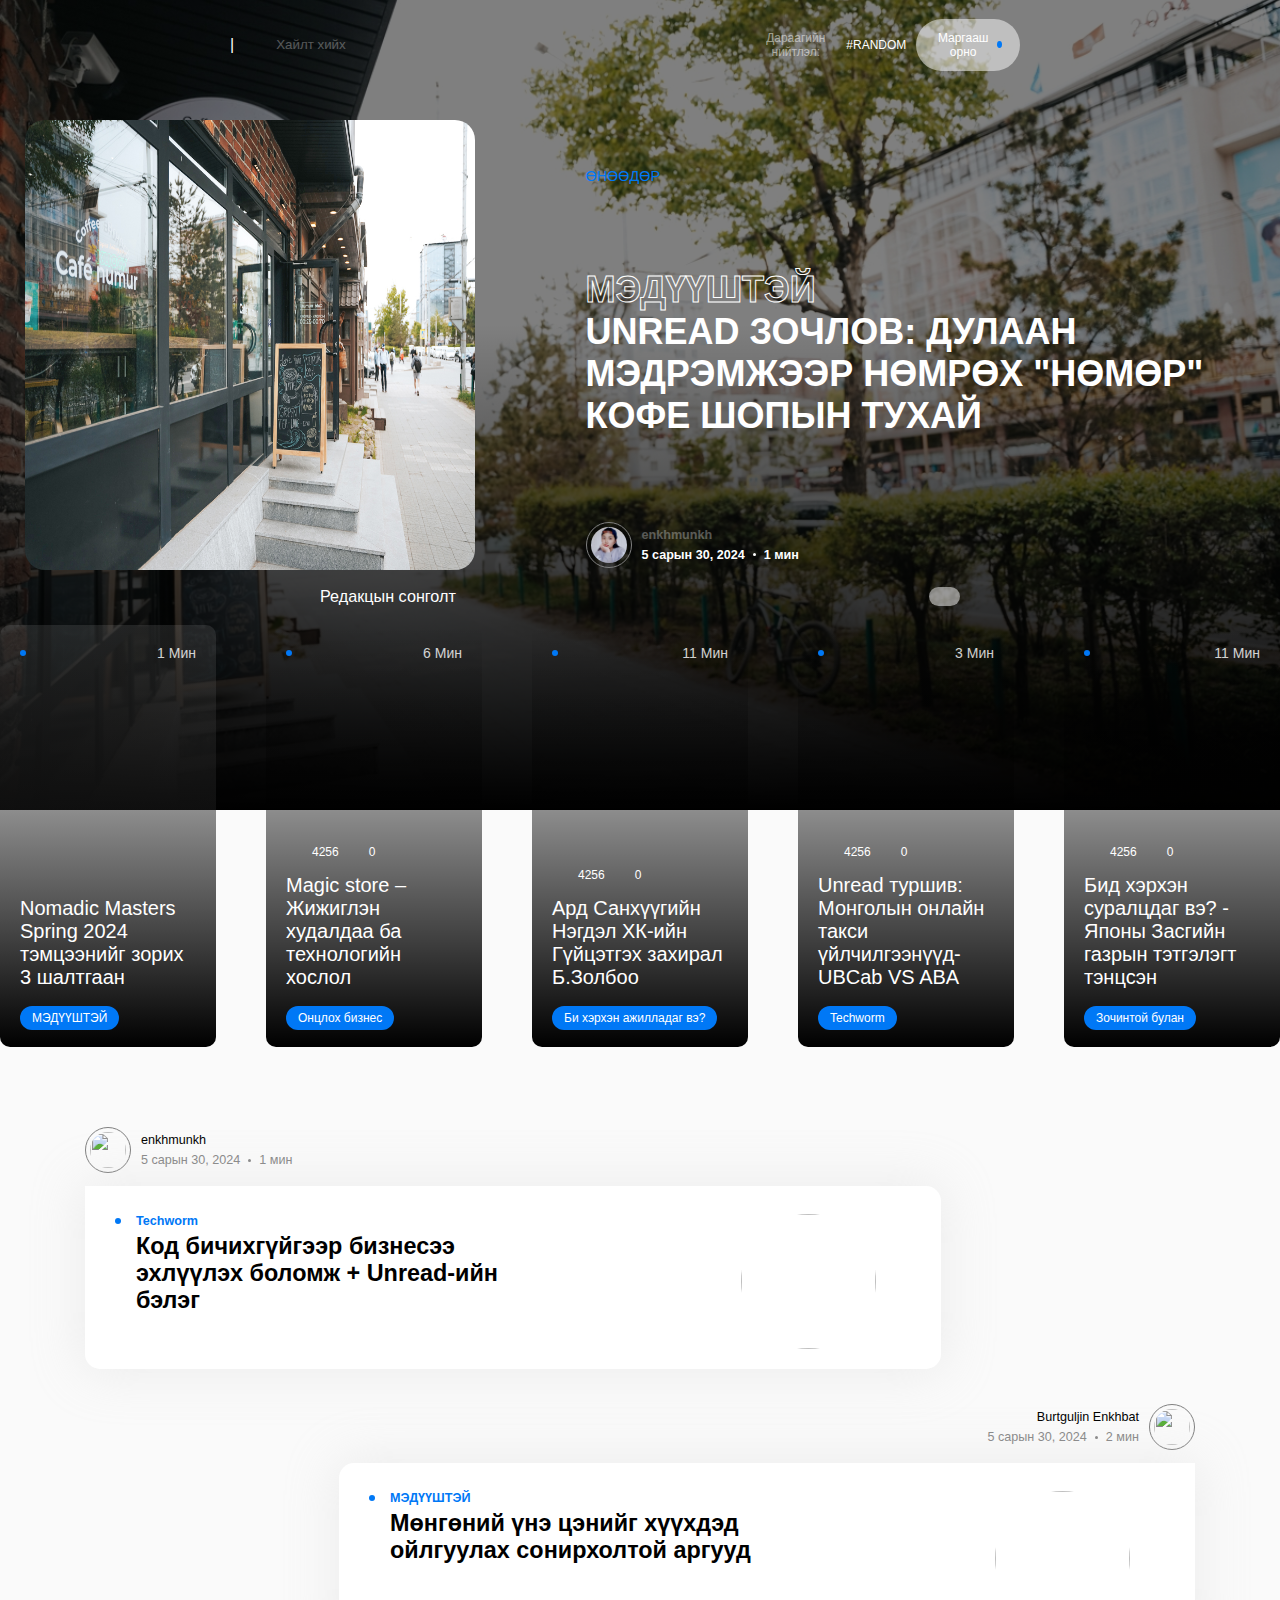
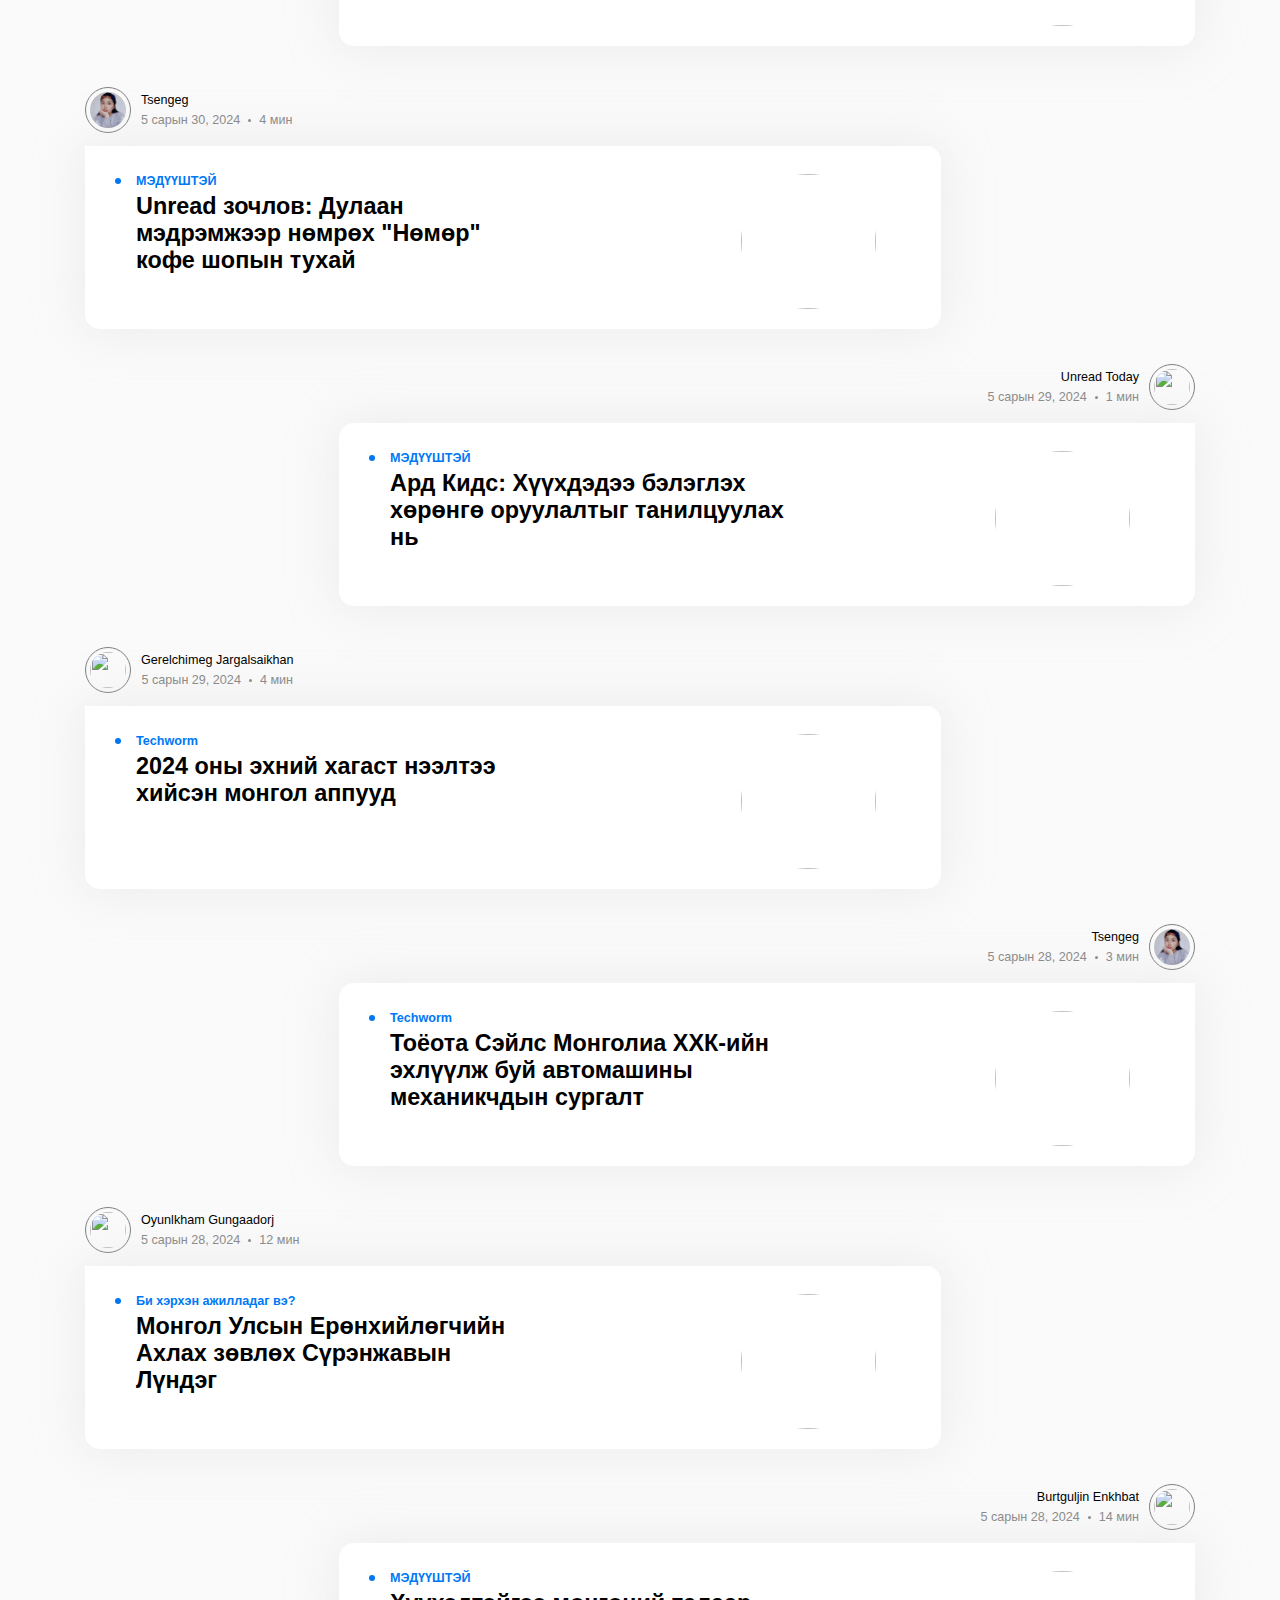
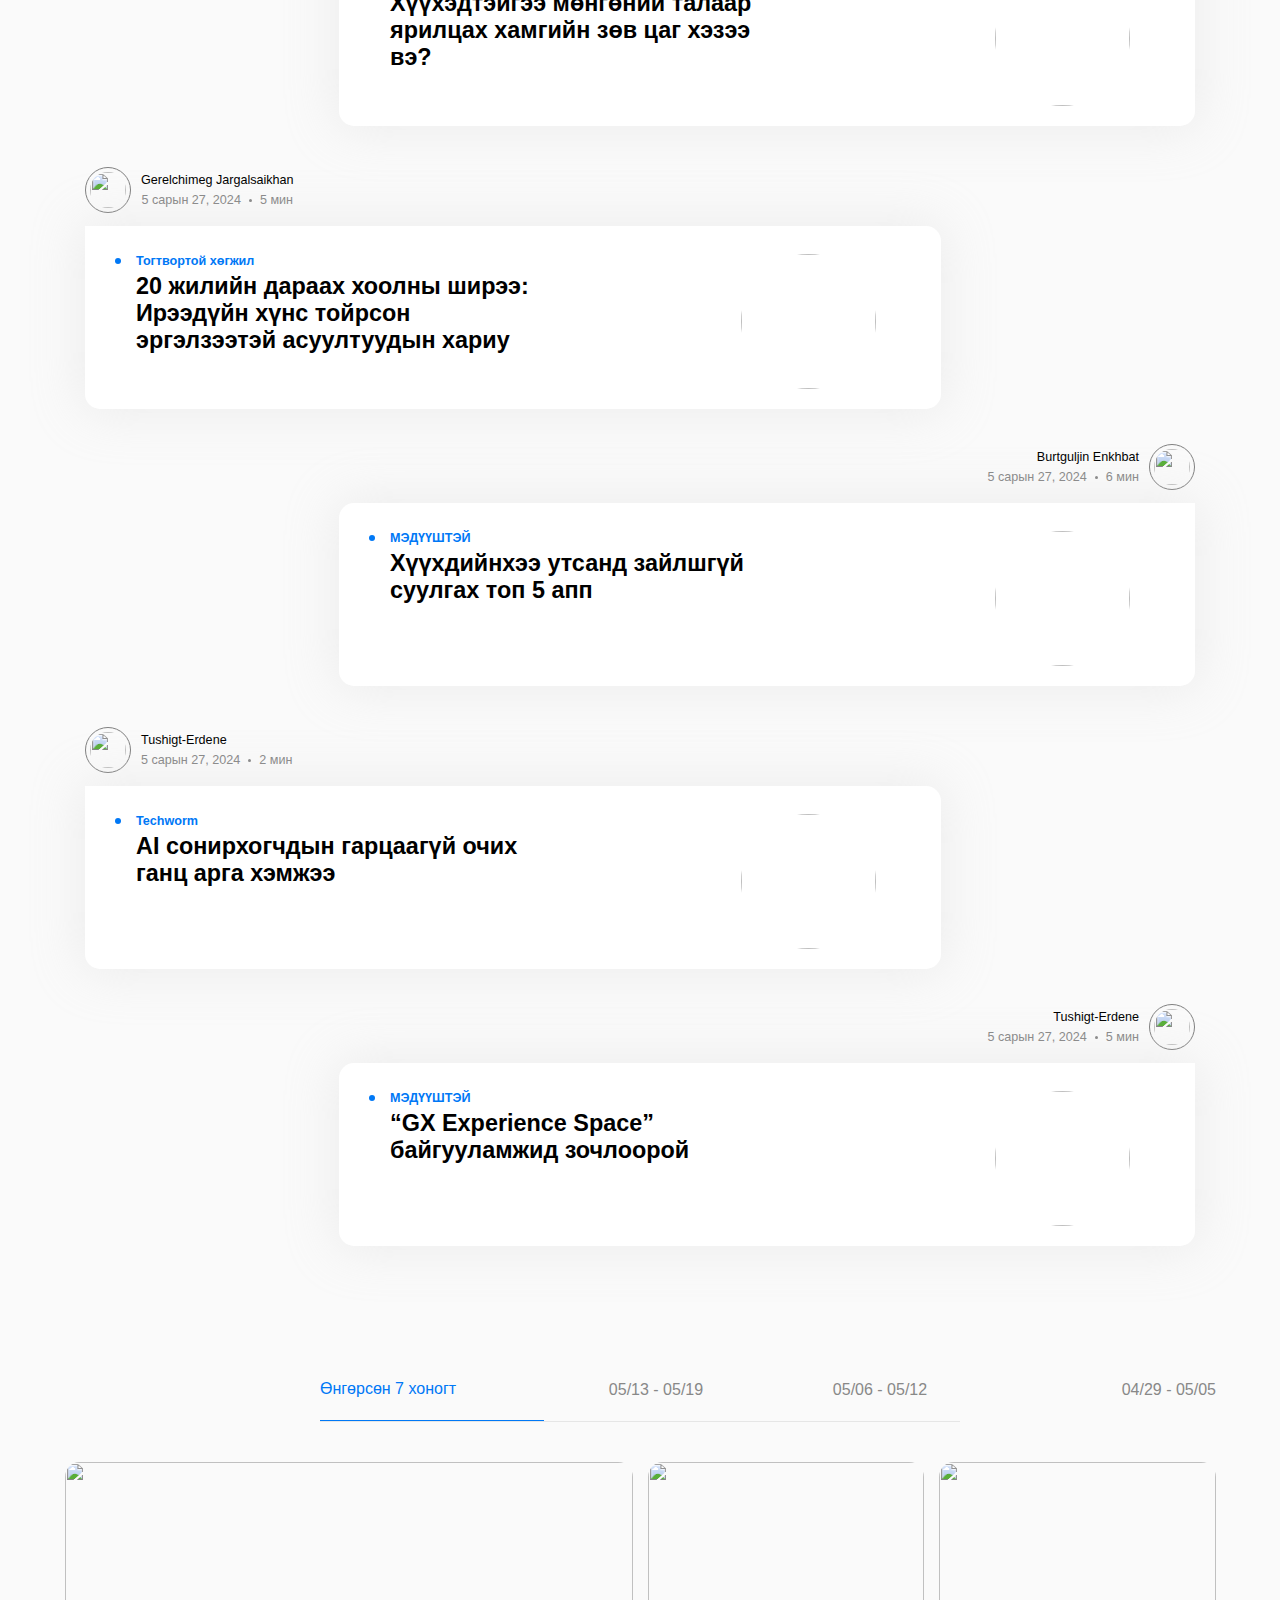
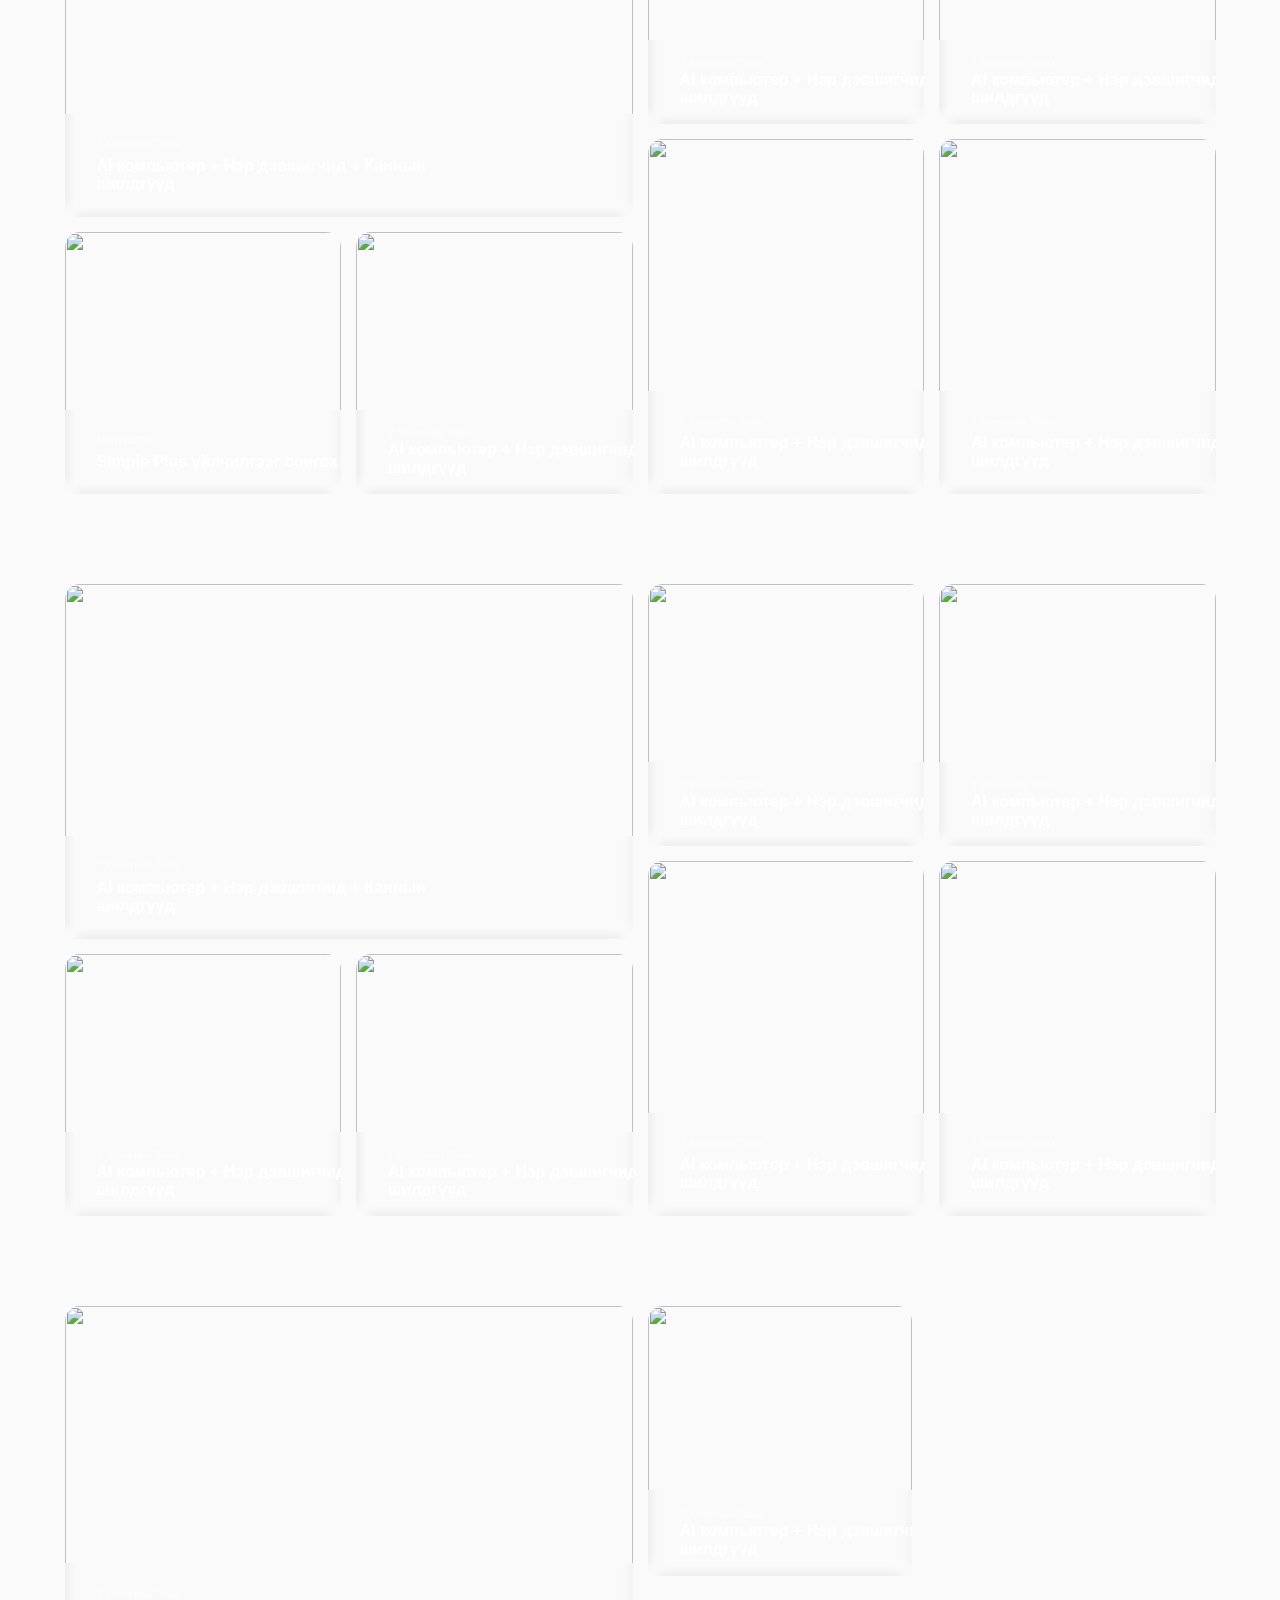
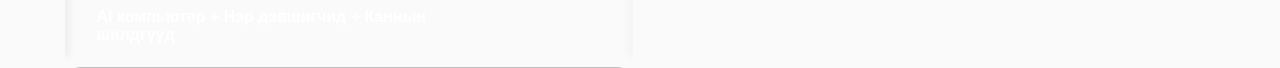
==== index.html @ 3ba0fc4a "dood zuragtai husnegtnuud hiisen" ====
<!DOCTYPE html>
<html lang="en">
  <head>
    <meta charset="UTF-8" />
    <meta name="viewport" content="width=device-width, initial-scale=1.0" />
    <title>Unread.today copy</title>
    <link rel="stylesheet" href="home.css" />
    <script
      src="https://kit.fontawesome.com/9cd0f99006.js"
      crossorigin="anonymous"
    ></script>
  </head>
  <body>
    <nav>
      <div class="burger-menu">
        <a href="#"><i class="fa-solid fa-bars"></i></a>
      </div>
      <div class="uk-navbar">
        <div class="uk-navbar-content">
          <a href="https://unread.today/">
            <img src="https://unread.today/img/unread_white.png" alt="" />
          </a>
          <p class="divider">|</p>
          <div class="search-bar">
            <i class="fa-solid fa-magnifying-glass"></i>
            <input type="text" name="search" placeholder="Хайлт хийх" />
          </div>
        </div>
        <div class="uk-navbar-content1">
          <p>Дараагийн нийтлэл:</p>
          <span> #RANDOM </span>
          <div>
            <p>Маргааш орно</p>
            <div class="blinker-dot"></div>
          </div>
        </div>
      </div>
      <div class="social-links">
        <a href="https://www.facebook.com/UnreadToday/"
          ><i class="fa-brands fa-square-facebook"></i>
        </a>
        <a href="https://www.instagram.com/unreadtoday/"
          ><i class="fa-brands fa-instagram"></i
        ></a>
        <a href="https://x.com/UnreadToday"
          ><i class="fa-brands fa-twitter"></i
        ></a>
        <a href="https://www.linkedin.com/company/unreadmedia"
          ><i class="fa-brands fa-linkedin-in"></i
        ></a>
      </div>
    </nav>
    <header>
      <div class="hero">
        <div class="hover">
          <img
            src="/files/header.images/cafenumur1.jpg"
            alt=""
            class="hover-img"
          />
        </div>
        <div class="title">
          <p class="blinker-text">ӨНӨӨДӨР</p>
          <div class="transparent-text">
            <span>МЭДҮҮШТЭЙ</span>
            <p>
              UNREAD ЗОЧЛОВ: ДУЛААН МЭДРЭМЖЭЭР НӨМРӨХ "НӨМӨР" КОФЕ ШОПЫН ТУХАЙ
            </p>
          </div>
          <div class="author">
            <div class="img">
              <img src="/files/header.images/girl.jpg" alt="" />
            </div>
            <div class="author_1">
              <span>enkhmunkh</span>
              <div class="date-of-publish">
                <p>5 сарын 30, 2024</p>
                <div class="dot"></div>
                <p>1 мин</p>
              </div>
            </div>
          </div>
        </div>
      </div>
      <div class="article">
        <div class="editors-choice">
          <p>Редакцын сонголт</p>
          <div>
            <p>
              <i class="fa-solid fa-chevron-left"></i
              ><i class="fa-solid fa-chevron-right"></i>
            </p>
          </div>
        </div>
        <div class="content-box">
          <div class="box box1">
            <div class="lead">
              <div class="dot"></div>
              <p>1 Мин</p>
            </div>
            <div class="title">
              <p>Nomadic Masters Spring 2024 тэмцээнийг зорих 3 шалтгаан</p>
              <p><span>МЭДҮҮШТЭЙ</span></p>
            </div>
          </div>
          <div class="box box2">
            <div class="lead">
              <div class="dot"></div>
              <p>6 Мин</p>
            </div>
            <div class="title">
              <div class="meta">
                <div>
                  <img
                    src="https://unread.today/img/logo/eye-white.png"
                    alt=""
                    class="eye-img"
                  />
                  <p>4256</p>
                </div>
                <div>
                  <img
                    src="https://unread.today/img/logo/comment-white.png"
                    alt=""
                    class="comment-img"
                  />
                  <p>0</p>
                </div>
              </div>
              <p>Magic store – Жижиглэн худалдаа ба технологийн хослол</p>
              <p><span>Онцлох бизнес</span></p>
            </div>
          </div>
          <div class="box box3">
            <div class="lead">
              <div class="dot"></div>
              <p>11 Мин</p>
            </div>
            <div class="title">
              <div class="meta">
                <div>
                  <img
                    src="https://unread.today/img/logo/eye-white.png"
                    alt=""
                    class="eye-img"
                  />
                  <p>4256</p>
                </div>
                <div>
                  <img
                    src="https://unread.today/img/logo/comment-white.png"
                    alt=""
                    class="comment-img"
                  />
                  <p>0</p>
                </div>
              </div>
              <p>Ард Санхүүгийн Нэгдэл ХК-ийн Гүйцэтгэх захирал Б.Золбоо</p>
              <p><span>Би хэрхэн ажилладаг вэ?</span></p>
            </div>
          </div>
          <div class="box box4">
            <div class="lead">
              <div class="dot"></div>
              <p>3 Мин</p>
            </div>
            <div class="title">
              <div class="meta">
                <div>
                  <img
                    src="https://unread.today/img/logo/eye-white.png"
                    alt=""
                    class="eye-img"
                  />
                  <p>4256</p>
                </div>
                <div>
                  <img
                    src="https://unread.today/img/logo/comment-white.png"
                    alt=""
                    class="comment-img"
                  />
                  <p>0</p>
                </div>
              </div>
              <p>
                Unread туршив: Монголын онлайн такси үйлчилгээнүүд- UBCab VS ABA
              </p>
              <p><span>Techworm</span></p>
            </div>
          </div>
          <div class="box box5">
            <div class="lead">
              <div class="dot"></div>
              <p>11 Мин</p>
            </div>
            <div class="title">
              <div class="meta">
                <div>
                  <img
                    src="https://unread.today/img/logo/eye-white.png"
                    alt=""
                    class="eye-img"
                  />
                  <p>4256</p>
                </div>
                <div>
                  <img
                    src="https://unread.today/img/logo/comment-white.png"
                    alt=""
                    class="comment-img"
                  />
                  <p>0</p>
                </div>
              </div>
              <p>
                Бид хэрхэн суралцдаг вэ? - Японы Засгийн газрын тэтгэлэгт
                тэнцсэн
              </p>
              <p><span>Зочинтой булан</span></p>
            </div>
          </div>
        </div>
      </div>
    </header>
    <main>
      <div class="main">
        <div>
          <div class="box box-left">
            <div class="author">
              <div class="img">
                <img
                  src="https://unread.today/files/profile/ab44cbc261a2708ec974cc0724bdfa09.jpeg"
                  alt=""
                />
              </div>
              <div class="author_1">
                <span>enkhmunkh</span>
                <div class="date-of-publish">
                  <p>5 сарын 30, 2024</p>
                  <div class="dot"></div>
                  <p>1 мин</p>
                </div>
              </div>
            </div>
            <div class="content-box">
              <div class="dot"></div>
              <div class="content">
                <h6>Techworm</h6>
                <h3>
                  Код бичихгүйгээр бизнесээ эхлүүлэх боломж + Unread-ийн бэлэг
                </h3>
              </div>
              <img
                src="https://unread.today/files/ed579b98-8b6a-46a5-a2db-38fafd069ab2/13e324d3e36170ce40d906488aa24e02_square.jpg"
                alt=""
              />
            </div>
          </div>
          <div class="box box-right">
            <div class="author">
              <div class="img">
                <img
                  src="https://unread.today/files/profile/f14a217d09d0d74f3824c3aa80eba6a5.JPG"
                  alt=""
                />
              </div>
              <div class="author_1">
                <span> Burtguljin Enkhbat </span>
                <div class="date-of-publish">
                  <p>5 сарын 30, 2024</p>
                  <div class="dot"></div>
                  <p>2 мин</p>
                </div>
              </div>
            </div>
            <div class="content-box">
              <div class="dot"></div>
              <div class="content">
                <h6>МЭДҮҮШТЭЙ</h6>
                <h3>
                  Мөнгөний үнэ цэнийг хүүхдэд ойлгуулах сонирхолтой аргууд
                </h3>
              </div>
              <img
                src="https://unread.today/files/ab36d712-71ff-4ad9-896e-6ebb29ee892b/ad5baf21a8008661da97fc693c6c63b5_square.jpg"
                alt=""
              />
            </div>
          </div>
          <div class="box box-left">
            <div class="author">
              <div class="img">
                <img src="./files/header.images/girl.jpg" alt="" />
              </div>
              <div class="author_1">
                <span>Tsengeg</span>
                <div class="date-of-publish">
                  <p>5 сарын 30, 2024</p>
                  <div class="dot"></div>
                  <p>4 мин</p>
                </div>
              </div>
            </div>
            <div class="content-box">
              <div class="dot"></div>
              <div class="content">
                <h6>МЭДҮҮШТЭЙ</h6>
                <h3>
                  Unread зочлов: Дулаан мэдрэмжээр нөмрөх "Нөмөр" кофе шопын
                  тухай
                </h3>
              </div>
              <img
                src="https://unread.today/files/e8e08e0b-2c4f-4f62-83e2-43a512c166d6/4b500d1101336e8a3f6be8fb4521c6c7_square.jpg"
                alt=""
              />
            </div>
          </div>
          <div class="box box-right">
            <div class="author">
              <div class="img">
                <img
                  src="https://unread.today/files/profile/00b063d23a6c69f2b1482fa084fddbf5.jpg"
                  alt=""
                />
              </div>
              <div class="author_1">
                <span> Unread Today </span>
                <div class="date-of-publish">
                  <p>5 сарын 29, 2024</p>
                  <div class="dot"></div>
                  <p>1 мин</p>
                </div>
              </div>
            </div>
            <div class="content-box">
              <div class="dot"></div>
              <div class="content">
                <h6>МЭДҮҮШТЭЙ</h6>
                <h3>
                  Ард Кидс: Хүүхдэдээ бэлэглэх хөрөнгө оруулалтыг танилцуулах нь
                </h3>
              </div>
              <img
                src="https://unread.today/files/ab36d712-71ff-4ad9-896e-6ebb29ee892b/e66ae558c0eb8f8f2f7867bf6f901f5f_square.jpg"
                alt=""
              />
            </div>
          </div>
          <div class="box box-left">
            <div class="author">
              <div class="img">
                <img
                  src="https://unread.today/files/profile/0f46a164a4640fa6ce9c12e88ab2d48a.jpeg"
                  alt=""
                />
              </div>
              <div class="author_1">
                <span> Gerelchimeg Jargalsaikhan </span>
                <div class="date-of-publish">
                  <p>5 сарын 29, 2024</p>
                  <div class="dot"></div>
                  <p>4 мин</p>
                </div>
              </div>
            </div>
            <div class="content-box">
              <div class="dot"></div>
              <div class="content">
                <h6>Techworm</h6>
                <h3>2024 оны эхний хагаст нээлтээ хийсэн монгол аппууд</h3>
              </div>
              <img
                src="https://unread.today/files/dca82359-3f6e-4c03-99ef-ef493c68a7aa/15a4d73f3036b08a1028138defbaf63e_square.jpg"
                alt=""
              />
            </div>
          </div>
          <div class="box box-right">
            <div class="author">
              <div class="img">
                <img src="./files/header.images/girl.jpg" alt="" />
              </div>
              <div class="author_1">
                <span>Tsengeg</span>
                <div class="date-of-publish">
                  <p>5 сарын 28, 2024</p>
                  <div class="dot"></div>
                  <p>3 мин</p>
                </div>
              </div>
            </div>
            <div class="content-box">
              <div class="dot"></div>
              <div class="content">
                <h6>Techworm</h6>
                <h3>
                  Тоёота Сэйлс Монголиа ХХК-ийн эхлүүлж буй автомашины
                  механикчдын сургалт
                </h3>
              </div>
              <img
                src="https://unread.today/files/e8e08e0b-2c4f-4f62-83e2-43a512c166d6/7ba08d03a39abeabd3902962307095d8_square.jpg"
                alt=""
              />
            </div>
          </div>
          <div class="box box-left">
            <div class="author">
              <div class="img">
                <img
                  src="https://unread.today/files/profile/8b41add06e95ac849a03367cedef5979.png"
                  alt=""
                />
              </div>
              <div class="author_1">
                <span> Oyunlkham Gungaadorj </span>
                <div class="date-of-publish">
                  <p>5 сарын 28, 2024</p>
                  <div class="dot"></div>
                  <p>12 мин</p>
                </div>
              </div>
            </div>
            <div class="content-box">
              <div class="dot"></div>
              <div class="content">
                <h6>Би хэрхэн ажилладаг вэ?</h6>
                <h3>
                  Монгол Улсын Ерөнхийлөгчийн Ахлах зөвлөх Сүрэнжавын Лүндэг
                </h3>
              </div>
              <img
                src="https://unread.today/files/2f1c26d7-6f24-46c8-9307-bbfecc8b41b1/1c8032975647515c919c1e4b30138726_square.jpg"
                alt=""
              />
            </div>
          </div>
          <div class="box box-right">
            <div class="author">
              <div class="img">
                <img
                  src="https://unread.today/files/profile/f14a217d09d0d74f3824c3aa80eba6a5.JPG"
                  alt=""
                />
              </div>
              <div class="author_1">
                <span> Burtguljin Enkhbat </span>
                <div class="date-of-publish">
                  <p>5 сарын 28, 2024</p>
                  <div class="dot"></div>
                  <p>14 мин</p>
                </div>
              </div>
            </div>
            <div class="content-box">
              <div class="dot"></div>
              <div class="content">
                <h6>МЭДҮҮШТЭЙ</h6>
                <h3>
                  Хүүхэдтэйгээ мөнгөний талаар ярилцах хамгийн зөв цаг хэзээ вэ?
                </h3>
              </div>
              <img
                src="https://unread.today/files/ab36d712-71ff-4ad9-896e-6ebb29ee892b/fe91eec4ed43baecc4874fb634eea919_square.jpg"
                alt=""
              />
            </div>
          </div>
          <div class="box box-left">
            <div class="author">
              <div class="img">
                <img
                  src="https://unread.today/files/profile/0f46a164a4640fa6ce9c12e88ab2d48a.jpeg"
                  alt=""
                />
              </div>
              <div class="author_1">
                <span>Gerelchimeg Jargalsaikhan</span>
                <div class="date-of-publish">
                  <p>5 сарын 27, 2024</p>
                  <div class="dot"></div>
                  <p>5 мин</p>
                </div>
              </div>
            </div>
            <div class="content-box">
              <div class="dot"></div>
              <div class="content">
                <h6>Тогтвортой хөгжил</h6>
                <h3>
                  20 жилийн дараах хоолны ширээ: Ирээдүйн хүнс тойрсон
                  эргэлзээтэй асуултуудын хариу
                </h3>
              </div>
              <img
                src="https://unread.today/files/dca82359-3f6e-4c03-99ef-ef493c68a7aa/0f9eacff441cfc4602498a98f5946f9f_square.jpg"
                alt=""
              />
            </div>
          </div>
          <div class="box box-right">
            <div class="author">
              <div class="img">
                <img
                  src="https://unread.today/files/profile/f14a217d09d0d74f3824c3aa80eba6a5.JPG"
                  alt=""
                />
              </div>
              <div class="author_1">
                <span>Burtguljin Enkhbat</span>
                <div class="date-of-publish">
                  <p>5 сарын 27, 2024</p>
                  <div class="dot"></div>
                  <p>6 мин</p>
                </div>
              </div>
            </div>
            <div class="content-box">
              <div class="dot"></div>
              <div class="content">
                <h6>МЭДҮҮШТЭЙ</h6>
                <h3>Хүүхдийнхээ утсанд зайлшгүй суулгах топ 5 апп</h3>
              </div>
              <img
                src="https://unread.today/files/ab36d712-71ff-4ad9-896e-6ebb29ee892b/a4da91f7dc3eb5a815cfdf5f8b705e99_square.jpg"
                alt=""
              />
            </div>
          </div>
          <div class="box box-left">
            <div class="author">
              <div class="img">
                <img
                  src="https://unread.today/files/profile/03777e0530674c333e0932d56a7097ae.jpeg"
                  alt=""
                />
              </div>
              <div class="author_1">
                <span> Tushigt-Erdene </span>
                <div class="date-of-publish">
                  <p>5 сарын 27, 2024</p>
                  <div class="dot"></div>
                  <p>2 мин</p>
                </div>
              </div>
            </div>
            <div class="content-box">
              <div class="dot"></div>
              <div class="content">
                <h6>Techworm</h6>
                <h3>AI сонирхогчдын гарцаагүй очих ганц арга хэмжээ</h3>
              </div>
              <img
                src="https://unread.today/files/007afc64-288a-4208-b9d7-3eda84011c1d/454271730c76c2f173dbddc1d427921c_square.jpg"
                alt=""
              />
            </div>
          </div>
          <div class="box box-right">
            <div class="author">
              <div class="img">
                <img
                  src="https://unread.today/files/profile/03777e0530674c333e0932d56a7097ae.jpeg"
                  alt=""
                />
              </div>
              <div class="author_1">
                <span>Tushigt-Erdene</span>
                <div class="date-of-publish">
                  <p>5 сарын 27, 2024</p>
                  <div class="dot"></div>
                  <p>5 мин</p>
                </div>
              </div>
            </div>
            <div class="content-box">
              <div class="dot"></div>
              <div class="content">
                <h6>МЭДҮҮШТЭЙ</h6>
                <h3>“GX Experience Space” байгууламжид зочлоорой</h3>
              </div>
              <img
                src="https://unread.today/files/007afc64-288a-4208-b9d7-3eda84011c1d/2f5bf8fb8f5afc9b5500ef1ce74722d5_square.jpg"
                alt=""
              />
            </div>
          </div>
        </div>
      </div>
      <figure>
        <div class="tab-date">
          <a href="#"><div class="date date1">Өнгөрсөн 7 хоногт</div></a>
          <a href="#"><div class="date">05/13 - 05/19</div></a>
          <a href="#"><div class="date">05/06 - 05/12</div></a>
          <a href="#"><div class="date date4">04/29 - 05/05</div></a>
        </div>
      </figure>
      <section>
        <div class="content-box box-left">
          <div class="box box1">
            <img
              src="https://unread.today/files/44/fb22ab394a1b1ed66b2cf9839bdf4f2a_square.jpg"
              alt=""
            />
            <div class="text-in-box">
              <h6>7 Хоногийн Тойм</h6>
              <h4>AI компьютер + Нэр дэвшигчид + Каннын шилдгүүд</h4>
            </div>
          </div>
          <div class="box box2">
            <img
              src="https://unread.today/files/2f1c26d7-6f24-46c8-9307-bbfecc8b41b1/78832a07283174d05b2b836379c87c1f_square.png"
              alt=""
            />
            <div class="text-in-box">
              <h6>Мэдүүштэй</h6>
              <h4>Simple Plus үйлчилгээг сонгох 5 шалтгаан</h4>
            </div>
          </div>
          <div class="box box3">
            <img
              src="https://unread.today/files/ab36d712-71ff-4ad9-896e-6ebb29ee892b/ce50547f57ca26f5e8bacba081e90f69_square.jpg"
              alt=""
            />
            <div class="text-in-box">
              <h6>7 Хоногийн Тойм</h6>
              <h4>AI компьютер + Нэр дэвшигчид + Каннын шилдгүүд</h4>
            </div>
          </div>
        </div>
        <div class="content-box box-right">
          <div class="box box1">
            <img
              src="https://unread.today/files/ab36d712-71ff-4ad9-896e-6ebb29ee892b/15b480dde130301ccfcb83cc83796577_square.png"
              alt=""
            />
            <div class="text-in-box">
              <h6>7 Хоногийн Тойм</h6>
              <h4>AI компьютер + Нэр дэвшигчид + Каннын шилдгүүд</h4>
            </div>
          </div>
          <div class="box box2">
            <img
              src="https://unread.today/files/007afc64-288a-4208-b9d7-3eda84011c1d/f214ecbbae9edfd49dbab990e70348c6_square.png"
              alt=""
            />
            <div class="text-in-box">
              <h6>7 Хоногийн Тойм</h6>
              <h4>AI компьютер + Нэр дэвшигчид + Каннын шилдгүүд</h4>
            </div>
          </div>
          <div class="box box3">
            <img
              src="https://unread.today/files/2f1c26d7-6f24-46c8-9307-bbfecc8b41b1/06c81a70abc3c6e36ebe81f34829ed10_square.jpg"
              alt=""
            />
            <div class="text-in-box">
              <h6>7 Хоногийн Тойм</h6>
              <h4>AI компьютер + Нэр дэвшигчид + Каннын шилдгүүд</h4>
            </div>
          </div>
          <div class="box box4">
            <img
              src="https://unread.today/files/e8e08e0b-2c4f-4f62-83e2-43a512c166d6/c29553e2c13aca48bfdb0698ddf6dba8_square.jpg"
              alt=""
            />
            <div class="text-in-box">
              <h6>7 Хоногийн Тойм</h6>
              <h4>AI компьютер + Нэр дэвшигчид + Каннын шилдгүүд</h4>
            </div>
          </div>
        </div>
        <div class="content-box box-left">
          <div class="box box1">
            <img
              src="https://unread.today/files/007afc64-288a-4208-b9d7-3eda84011c1d/b18ed96a70e674679fe66b153eea1c20_square.jpg"
              alt=""
            />
            <div class="text-in-box">
              <h6>7 Хоногийн Тойм</h6>
              <h4>AI компьютер + Нэр дэвшигчид + Каннын шилдгүүд</h4>
            </div>
          </div>
          <div class="box box2">
            <img
              src="https://unread.today/files/ab36d712-71ff-4ad9-896e-6ebb29ee892b/ff5edb50fcafbe86e1c946d1e571146f_square.jpg"
              alt=""
            />
            <div class="text-in-box">
              <h6>7 Хоногийн Тойм</h6>
              <h4>AI компьютер + Нэр дэвшигчид + Каннын шилдгүүд</h4>
            </div>
          </div>
          <div class="box box3">
            <img
              src="https://unread.today/files/e8e08e0b-2c4f-4f62-83e2-43a512c166d6/03967d2f0f1b319e42ac4c8c2de6b0b3_square.png"
              alt=""
            />
            <div class="text-in-box">
              <h6>7 Хоногийн Тойм</h6>
              <h4>AI компьютер + Нэр дэвшигчид + Каннын шилдгүүд</h4>
            </div>
          </div>
        </div>
        <div class="content-box box-right">
          <div class="box box1">
            <img
              src="https://unread.today/files/ab36d712-71ff-4ad9-896e-6ebb29ee892b/6c7379f6a279651cc886c07f98086bbc_square.jpg"
              alt=""
            />
            <div class="text-in-box">
              <h6>7 Хоногийн Тойм</h6>
              <h4>AI компьютер + Нэр дэвшигчид + Каннын шилдгүүд</h4>
            </div>
          </div>
          <div class="box box2">
            <img
              src="https://unread.today/files/e8e08e0b-2c4f-4f62-83e2-43a512c166d6/9a316b70d85cf3d44242613d6a15c809_square.jpg"
              alt=""
            />
            <div class="text-in-box">
              <h6>7 Хоногийн Тойм</h6>
              <h4>AI компьютер + Нэр дэвшигчид + Каннын шилдгүүд</h4>
            </div>
          </div>
          <div class="box box3">
            <img
              src="https://unread.today/files/2f1c26d7-6f24-46c8-9307-bbfecc8b41b1/6dc13475528502b25e38397feb99c727_square.png"
              alt=""
            />
            <div class="text-in-box">
              <h6>7 Хоногийн Тойм</h6>
              <h4>AI компьютер + Нэр дэвшигчид + Каннын шилдгүүд</h4>
            </div>
          </div>
          <div class="box box4">
            <img
              src="https://unread.today/files/2f1c26d7-6f24-46c8-9307-bbfecc8b41b1/1a0295d5774bb8639bad7c49f7be4818_square.png"
              alt=""
            />
            <div class="text-in-box">
              <h6>7 Хоногийн Тойм</h6>
              <h4>AI компьютер + Нэр дэвшигчид + Каннын шилдгүүд</h4>
            </div>
          </div>
        </div>
        <div class="box content-box box-medium">
          <img
            src="https://unread.today/files/007afc64-288a-4208-b9d7-3eda84011c1d/717a69d9638a949281afd03b960ab52f_square.jpg"
            alt=""
          />
          <div class="text-in-box">
            <h6>7 Хоногийн Тойм</h6>
            <h4>AI компьютер + Нэр дэвшигчид + Каннын шилдгүүд</h4>
          </div>
        </div>
        <div class="content-box box-small">
          <div class="box box-small-1">
            <img
              src="https://unread.today/files/007afc64-288a-4208-b9d7-3eda84011c1d/0dc4bcae6983f8f36183119ba5b2b9ff_square.jpg"
              alt=""
            />
            <div class="text-in-box">
              <h6>7 Хоногийн Тойм</h6>
              <h4>AI компьютер + Нэр дэвшигчид + Каннын шилдгүүд</h4>
            </div>
          </div>
        </div>
      </section>
    </main>
  </body>
</html>
---- home.css ----
* {
  margin: 0;
  font-family: Arial, Helvetica, sans-serif;
}

body {
  width: 100vw;
  box-sizing: border-box;
  background-color: #fafafa;
}

header {
  width: 100%;
  height: 90vh;
  background-image: linear-gradient(
      to bottom,
      rgba(0, 0, 0, 0.5) 40%,
      rgba(0, 0, 0, 1) 100%
    ),
    url(./files/header.images/cafenumur.jpg);
  background-size: cover;
  background-position: center;
  background-position-y: 85%;
  position: relative;
  display: grid;
  justify-content: center;
  align-items: center;
}

nav {
  position: absolute;
  top: 0;
  left: 0;
  z-index: 5;
  height: 41px;
  width: 100%;
  padding: 24px 0 19px 0;
  margin: 0 auto;
  display: flex;
  flex-direction: row;
  justify-content: center;
  align-items: center;
  gap: 200px;
  font-weight: 100;
  text-align: center;
  color: white;
}

.burger-menu {
  display: flex;
  justify-content: center;
  align-items: center;
  color: white;
  font-size: 20px;
}

a {
  text-decoration: none;
  color: white;
}

.uk-navbar {
  display: flex;
  justify-content: space-between;
  align-items: center;
  gap: 300px;
}

.uk-navbar-content {
  display: flex;
  flex-direction: row;
  gap: 30px;
}

.uk-navbar-content > a > img {
  height: 18px;
}

.search-bar {
  font-size: 15px;
  text-align: center;
  color: rgb(188, 183, 183);
  display: flex;
  align-items: center;
  justify-content: center;
  gap: 10px;
}

.search-bar input {
  border: none;
  background: none;
  outline: none;
  color: white;
}

::placeholder {
  opacity: 30%;
  color: white;
}

.uk-navbar-content1 {
  display: flex;
  align-items: center;
  display: flex;
  gap: 10px;
  font-size: 12px;
}

.uk-navbar-content1 > p {
  opacity: 0.5;
}

.uk-navbar-content1 > div {
  display: flex;
  align-items: center;
  gap: 5px;
  padding: 12px 18px;
  background-color: rgba(255, 255, 255, 0.5);
  border-radius: 30px;
  font-size: 12px;
  color: #fff;
}

.uk-navbar-content1 .blinker-dot {
  width: 7px;
  height: 7px;
  border-radius: 50%;
  background-color: #0078f6;
  animation: blink-dot 2s infinite alternate;
}

@keyframes blink-dot {
  from {
    opacity: 1;
  }
  to {
    opacity: 0;
  }
}

.social-links {
  display: flex;
  justify-content: center;
  align-items: center;
  gap: 20px;
  opacity: 0.3;
}

.social-links a {
  font-size: 15px;
}

header .hero {
  position: absolute;
  top: 15%;
  left: 50%;
  transform: translate(-50%, 0%);
  height: 447px;
  width: 100%;
  display: flex;
  justify-content: center;
  align-items: center;
  gap: 50px;
}

header .hero .hover {
  width: 450px;
  height: 450px;
  border-radius: 20px;
  overflow: hidden;
}

header .hero .hover img {
  width: 100%;
  height: 100%;
  transition: 0.5s all;
}

.hover:hover img {
  transform: scale(1.2);
}

header .hero .title {
  width: 670px;
  height: 400px;
  padding: 45px 0 0 61px;
  font-size: 36px;
  font-weight: 600;
  color: #fff;
  display: flex;
  flex-direction: column;
  justify-content: space-between;
}

header .hero .blinker-text {
  font-size: 14.4px;
  color: #0078f6;
  font-weight: 400;
  animation: blink-text 1s infinite alternate;
}

@keyframes blink-text {
  from {
    opacity: 1;
  }
  to {
    opacity: 0;
  }
}

.hero .img img {
  height: 36px;
  width: 36px;
  border-radius: 50%;
}

.hero .img {
  width: 44px;
  height: 44px;
  border-radius: 50%;
  border: 1px solid grey;
  display: flex;
  justify-content: center;
  align-items: center;
}

.hero .author {
  display: flex;
  gap: 10px;
  font-size: 12.6px;
  color: #fff;
}

.hero .author span {
  opacity: 0.3;
}

.hero .author .author_1 {
  display: flex;
  flex-direction: column;
  justify-content: space-evenly;
}

.hero .author .author_1 .date-of-publish .dot {
  height: 3px;
  width: 3px;
  border-radius: 50%;
  background-color: #fff;
}

.hero .author .date-of-publish {
  display: flex;
  justify-content: center;
  align-items: center;
  gap: 8px;
}

.hero .title .transparent-text span {
  color: rgba(255, 255, 255, 0.5);
  -webkit-text-fill-color: transparent;
  -webkit-text-stroke-width: 1px;
  -webkit-text-stroke-color: #fff;
}
.article {
  width: 100%;
  height: 500px;
  position: absolute;
  top: 70%;
  display: flex;
  flex-direction: column;
  align-items: center;
  justify-content: space-evenly;
}

.article .editors-choice {
  width: 50%;
  font-size: 16.2px;
  color: #fff;
  display: flex;
  justify-content: space-between;
}

.article .editors-choice > div {
  padding: 5px 13px;
  border-radius: 25px;
  background-color: rgba(255, 255, 255, 0.5);
}

.article .editors-choice > div p {
  display: flex;
  gap: 5px;
  justify-content: center;
  align-items: center;
  opacity: 0.5;
}

.article .content-box {
  width: 100%;
  display: flex;
  flex-direction: row;
  justify-content: center;
  align-items: center;
  gap: 50px;
}

.article .box {
  width: 286px;
  height: 422px;
  border-radius: 10px;
}

.article .content-box .box1 {
  background-size: cover;
  background-repeat: no-repeat;
  background-position: center;
  background-image: linear-gradient(to top, black, rgb(255, 255, 255, 0.1)),
    url("https://unread.today/files/007afc64-288a-4208-b9d7-3eda84011c1d/f214ecbbae9edfd49dbab990e70348c6_square.png");
  transition: all 0.3s;
}

.article .content-box .box1:hover {
  transform: scale(1.1);
}

.article .content-box .box2 {
  background-size: cover;
  background-repeat: no-repeat;
  background-position: center;
  background-image: linear-gradient(to top, black, rgb(255, 255, 255, 0)),
    url("https://unread.today/files/2f1c26d7-6f24-46c8-9307-bbfecc8b41b1/6dc13475528502b25e38397feb99c727_square.png");
  transition: all 0.3s;
}

.article .content-box .box2:hover {
  transform: scale(1.1);
}

.article .content-box .box3 {
  background-size: cover;
  background-repeat: no-repeat;
  background-position: center;
  background-image: linear-gradient(to top, black, rgb(255, 255, 255, 0)),
    url("https://unread.today/files/2f1c26d7-6f24-46c8-9307-bbfecc8b41b1/06c81a70abc3c6e36ebe81f34829ed10_square.jpg");
  transition: all 0.3s;
}

.article .content-box .box3:hover {
  transform: scale(1.1);
}

.article .content-box .box4 {
  background-size: cover;
  background-repeat: no-repeat;
  background-position: center;
  background-image: linear-gradient(to top, black, rgb(255, 255, 255, 0)),
    url("https://unread.today/files/ab36d712-71ff-4ad9-896e-6ebb29ee892b/6c7379f6a279651cc886c07f98086bbc_square.jpg");
  transition: all 0.3s;
}

.article .content-box .box4:hover {
  transform: scale(1.1);
}

.article .content-box .box5 {
  background-size: cover;
  background-repeat: no-repeat;
  background-position: center;
  background-image: linear-gradient(to top, black, rgb(255, 255, 255, 0)),
    url("https://unread.today/files/e8e08e0b-2c4f-4f62-83e2-43a512c166d6/03967d2f0f1b319e42ac4c8c2de6b0b3_square.png");
  transition: all 0.3s;
}

.article .content-box .box5:hover {
  transform: scale(1.1);
}

.article .content-box .box {
  display: flex;
  flex-direction: column;
  justify-content: space-between;
}

.article .content-box .box .lead {
  display: flex;
  justify-content: space-between;
  align-items: center;
  color: #fff;
  margin: 20px;
  font-size: 14px;
}

.article .content-box .box .lead p {
  opacity: 0.8;
}

.article .content-box .dot {
  height: 6px;
  width: 6px;
  border-radius: 50%;
  background-color: #0078f6;
  opacity: 1;
}

.article .content-box .title {
  margin: 30px 20px 20px 20px;
  display: flex;
  flex-direction: column;
  gap: 15px;
  color: #fff;
}

.article .content-box .title .meta {
  display: flex;
  gap: 10px;
}

.article .content-box .title .meta > div {
  display: flex;
  gap: 5px;
}

.article .content-box .title .meta p {
  font-size: 12px;
}

.article .content-box .title .eye-img {
  width: 21px;
  height: 11px;
}

.article .content-box .title .comment-img {
  width: 15px;
  height: 13px;
}

.article .content-box .title p {
  font-size: 20px;
}

.article .content-box .title span {
  text-align: left;
  background-color: #0078f6;
  font-size: 12px;
  border-radius: 25px;
  padding: 5px 12px;
}

main {
  width: 100%;
  margin-top: 20rem;
}

.main {
  margin: 0px 11rem;
}

.main > div {
  display: grid;
  grid-template-columns: repeat(3, 370px);
  grid-template-rows: repeat(12, 236px);
  justify-content: center;
  row-gap: 44px;
}

.main .box {
  grid-column: 1/3;
  display: flex;
  flex-direction: column;
  justify-content: center;
  gap: 13px;
  transition: ease 0.3s;
}

.main .box-right {
  grid-column: 2/4;
  justify-content: flex-end;
  align-items: end;
}

.main .author .img {
  width: 44px;
  height: 44px;
  border-radius: 50%;
  border: 1px solid grey;
  display: flex;
  justify-content: center;
  align-items: center;
}

.main .author .img img {
  height: 36px;
  width: 36px;
  border-radius: 50%;
}

.main .author {
  display: flex;
  gap: 10px;
  font-size: 12.6px;
  color: #000;
}

.main .author span {
  opacity: 1;
}

.main .author .author_1 {
  display: flex;
  flex-direction: column;
  justify-content: space-evenly;
}

.main .author .author_1 .date-of-publish .dot {
  height: 3px;
  width: 3px;
  border-radius: 50%;
  background-color: #888888;
}

.main .author .date-of-publish {
  display: flex;
  justify-content: center;
  align-items: center;
  gap: 8px;
  color: #888888;
}

.main .box:hover {
  transform: translate(0, -10px);
}

.main .box:hover .content-box {
  box-shadow: 0px 0px 50px 4px rgba(209, 209, 209, 0.8);
}

.main .box-left .content-box {
  border-radius: 0 15px 15px 15px;
}

.main .box-right .content-box {
  border-radius: 15px 0 15px 15px;
}

.main .box-right .author {
  flex-direction: row-reverse;
  text-align: right;
}

.main .box .content-box {
  width: 100%;
  height: 183px;
  background-color: #fff;
  box-shadow: 0px 0px 50px 4px rgba(209, 209, 209, 0.3);
  display: flex;
  justify-content: space-between;
  position: relative;
  padding: 28px 65px 20px 51px;
}

.main .content-box .dot {
  width: 6px;
  height: 6px;
  border-radius: 50%;
  background-color: #0078f6;
  position: absolute;
  top: 32px;
  left: 30px;
}

.main .content-box .content {
  display: flex;
  flex-direction: column;
  gap: 5px;
  font-size: 20px;
}

.main .content-box .content h6 {
  color: #0078f6;
  font-size: 12.6px;
}

.main .content-box .content h3 {
  width: 401px;
  height: 51.5px;
}

.main .box .content-box img {
  border-radius: 50%;
  width: 135px;
  height: 135px;
}

figure {
  width: 100vw;
  display: flex;
  justify-content: center;
}

figure .tab-date a {
  text-decoration: none;
  color: #888888;
}

.tab-date {
  margin-top: 7rem;
  width: 50vw;
  display: flex;
  justify-content: space-between;
  align-items: center;
  border-bottom: 1px solid #e6e6e6;
}

.date {
  display: flex;
  justify-content: center;
  align-items: center;
  width: 14rem;
  height: 3.875rem;
}

.date1 {
  display: flex;
  justify-content: flex-start;
  color: #0078f6;
  border-bottom: 1px solid #0078f6;
}

.date4 {
  display: flex;
  justify-content: flex-end;
}

figure .tab-date a:hover {
  color: #0078f6;
  border-bottom: 1px solid #0078f6;
}

section {
  display: grid;
  grid-template-columns: 35.5rem 35.5rem;
  grid-template-rows: repeat(2, 39.5rem) 22.6rem;
  row-gap: 5.625rem;
  justify-content: center;
  align-items: center;
  padding-top: 2.5rem;
  column-gap: 15px;
}

section .content-box {
  width: 100%;
  height: 100%;
}

section .box-left {
  display: grid;
  grid-template-columns: repeat(2, 2fr);
  grid-template-rows: repeat(7, 2fr);
  gap: 15px;
}

section .box {
  width: 100%;
  height: 100%;
  background-position: center;
  background-size: cover;
  overflow: hidden;
  transition: all 0.3s;
  position: relative;
}

section .box-left .box1 {
  grid-column: 1/3;
  grid-row: 1/5;
}

section .box-left .box2,
section .box-left .box3 {
  grid-row: 5/8;
}

section .box-right {
  display: grid;
  grid-template-columns: repeat(2, 2fr);
  grid-template-rows: repeat(7, 2fr);
  gap: 15px;
}

section .box-right .box1,
section .box-right .box2 {
  grid-row: 1/4;
}

section .box-right .box3,
.box4 {
  grid-row: 4/8;
}

section .box-medium {
  width: 100%;
  height: 22.625rem;
}

section .box-small {
  width: 100%;
  height: 100%;
}

section .box-small .box-small-1 {
  width: 16.5rem;
  height: 16.9rem;
}

section .box img {
  width: 100%;
  height: 100%;
  border-radius: 15px;
}

section .box:hover {
  box-shadow: 0px 0px 50px 4px rgba(209, 209, 209, 0.8);
  transform: translate(0, -5px);
}

section .box .text-in-box {
  -webkit-backdrop-filter: blur(4px);
  backdrop-filter: blur(4px);
  width: 100%;
  height: 20%;
  position: absolute;
  bottom: 0;
  left: 0;
  display: flex;
  flex-direction: column;
  flex-wrap: wrap;
  justify-content: space-evenly;
  color: #fff;
  padding: 1rem 2rem;
}

section .box .text-in-box h6 {
  opacity: 0.6;
  font-weight: 100;
}

section .box1 h4,
section .box2 h4,
section .box3 h4,
section .box4 h4 {
  width: 150px;
}

section .box .text-in-box h4 {
  width: 350px;
}
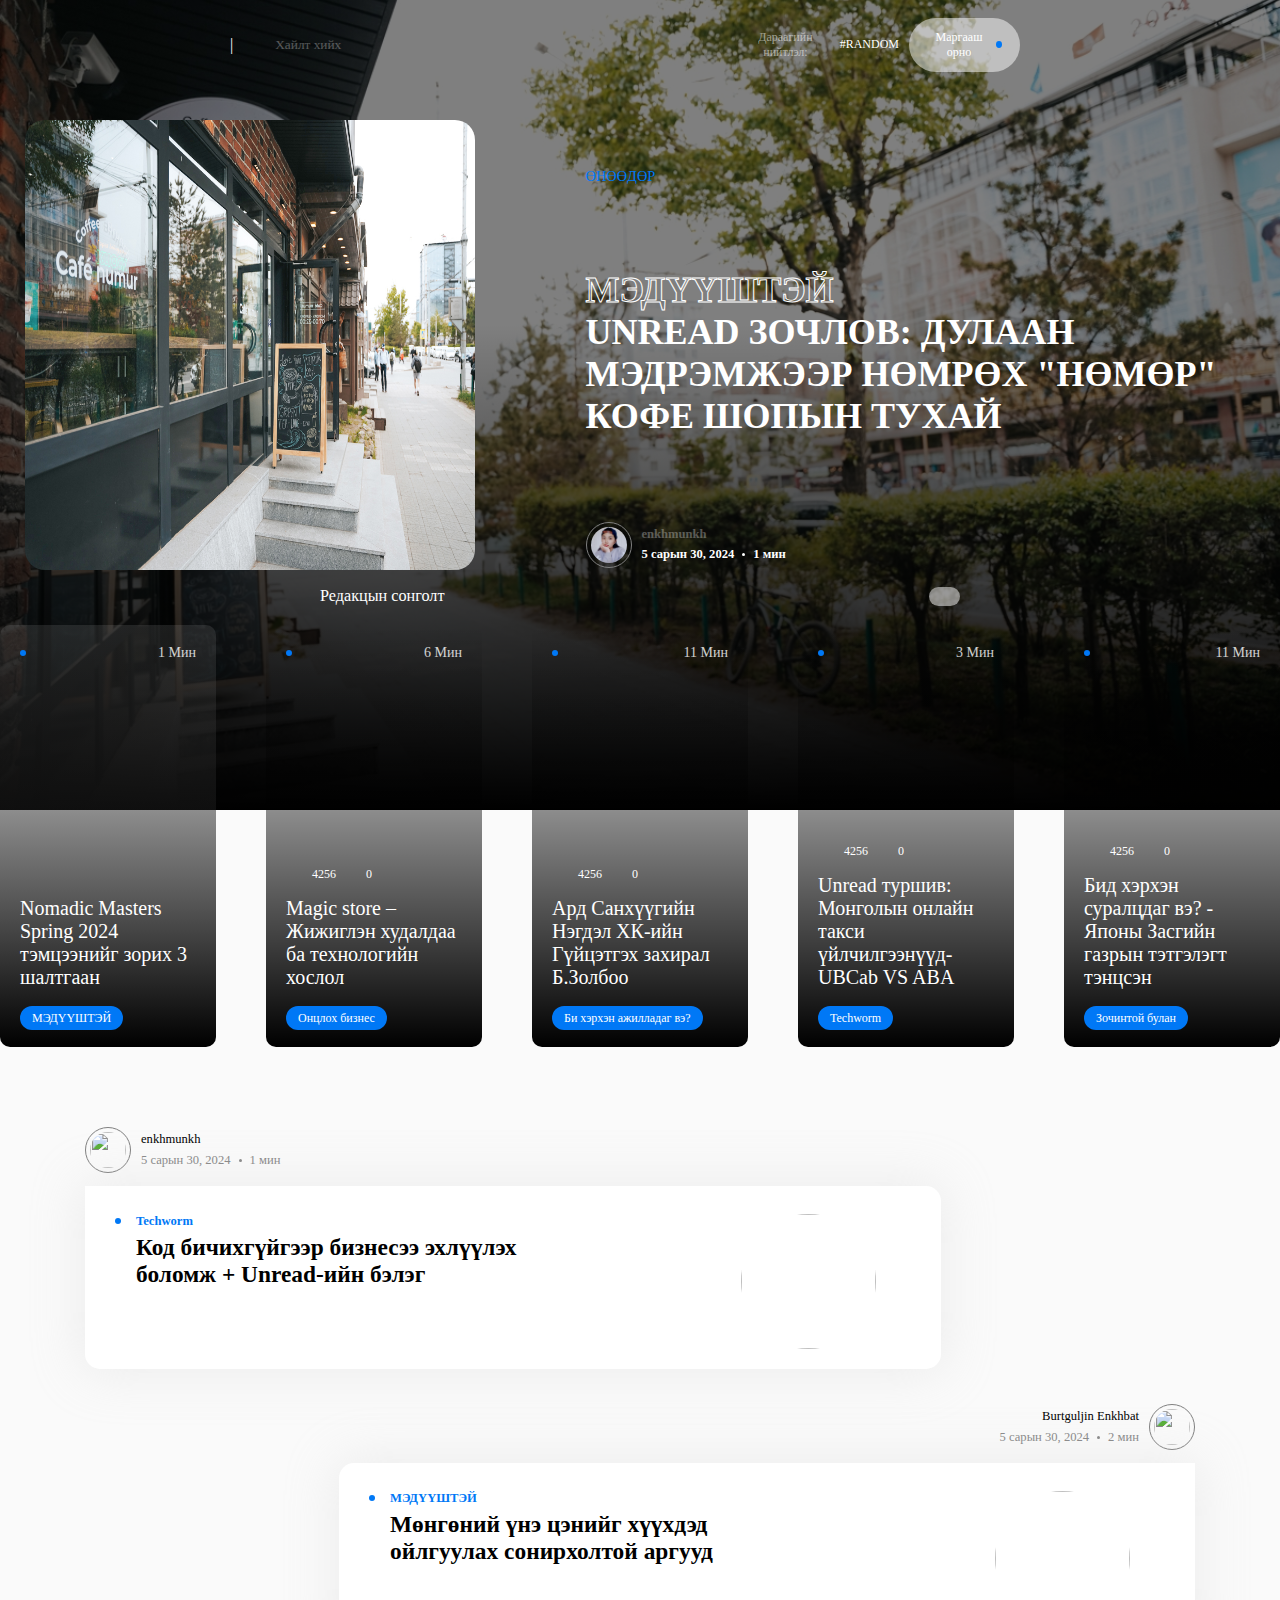
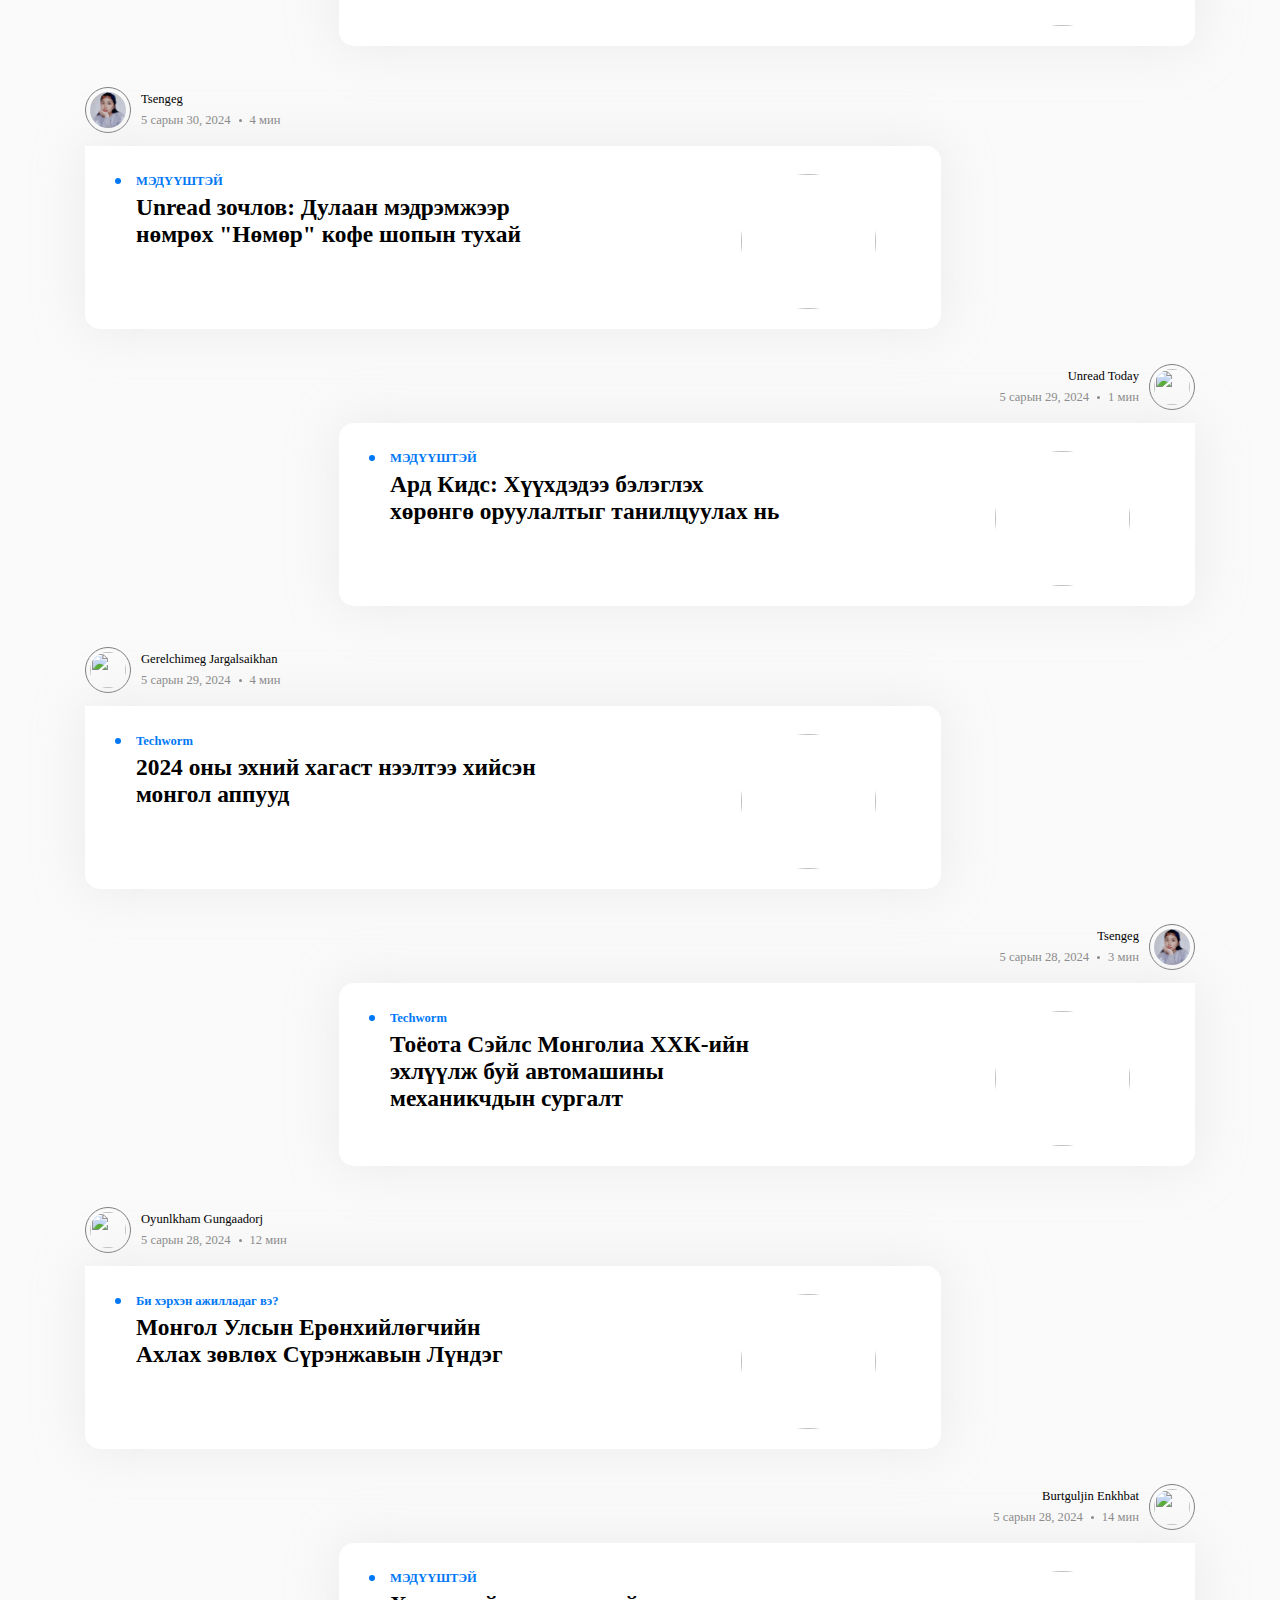
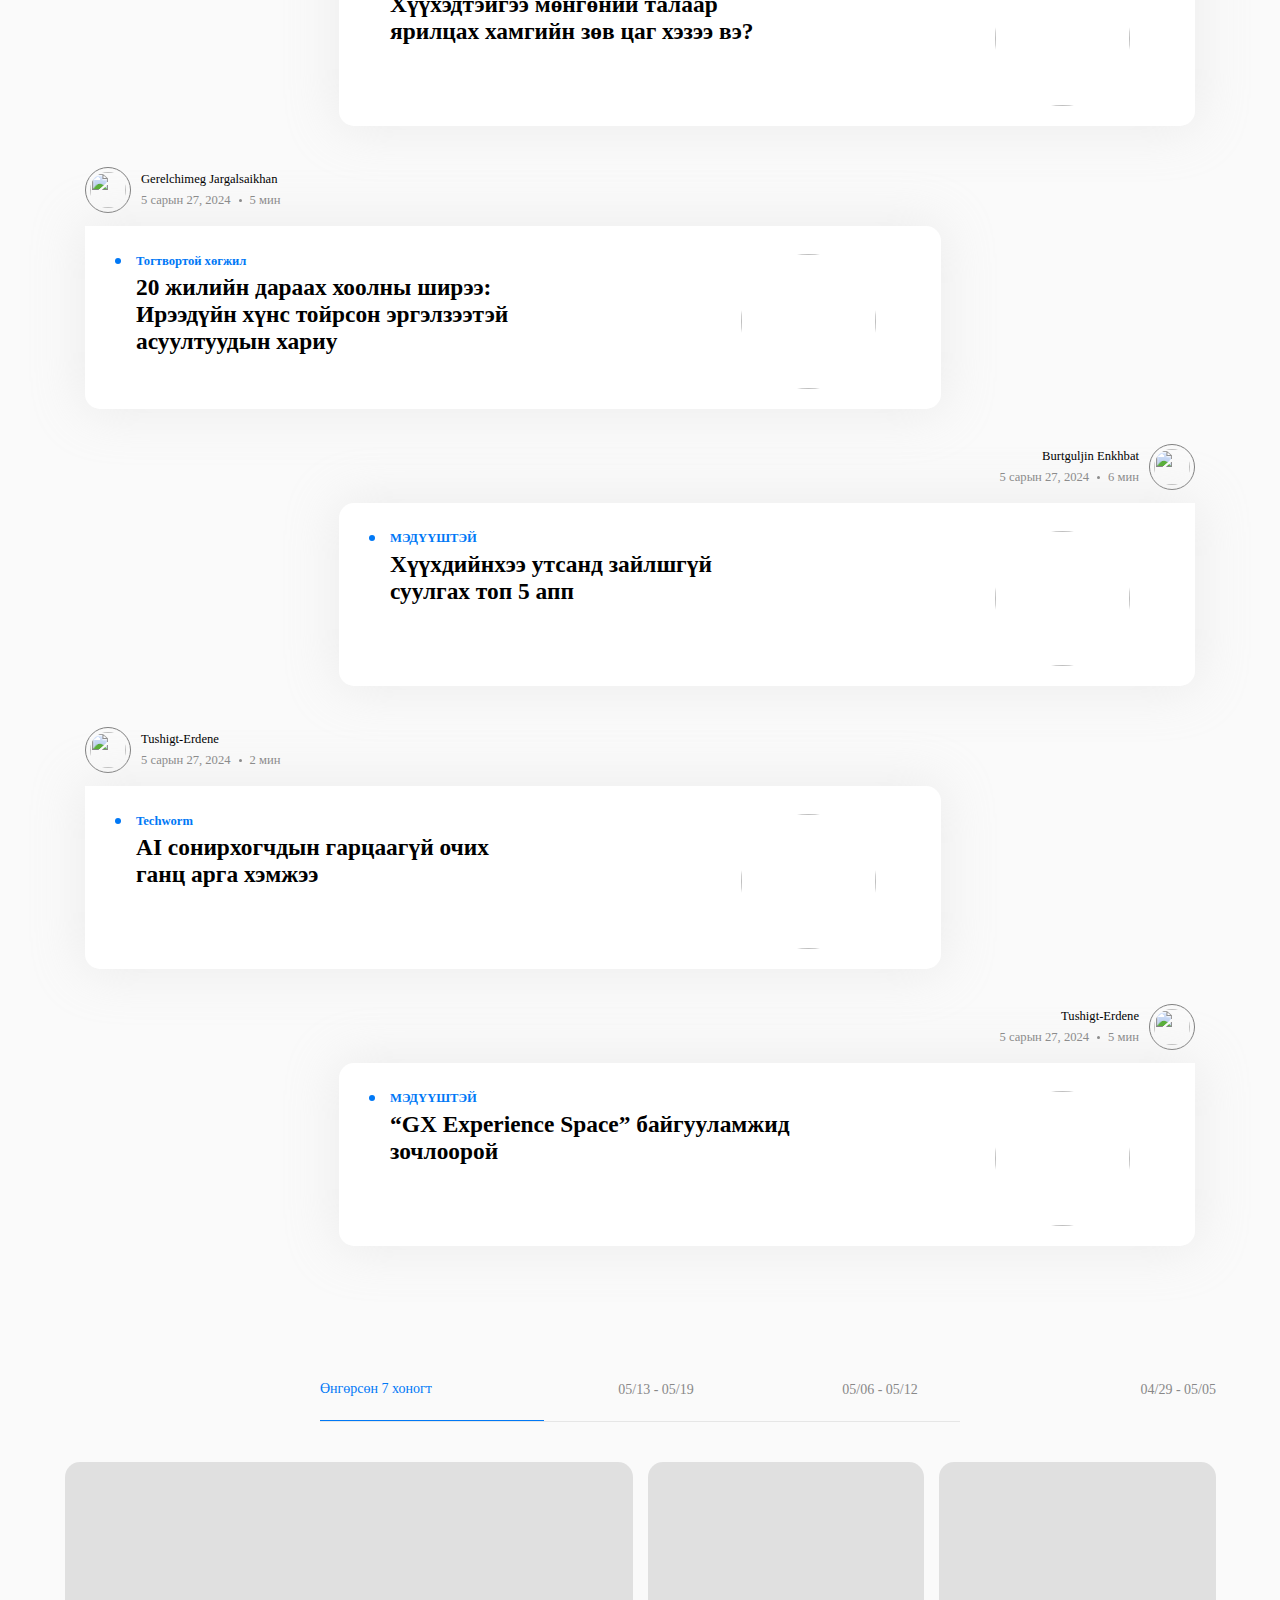
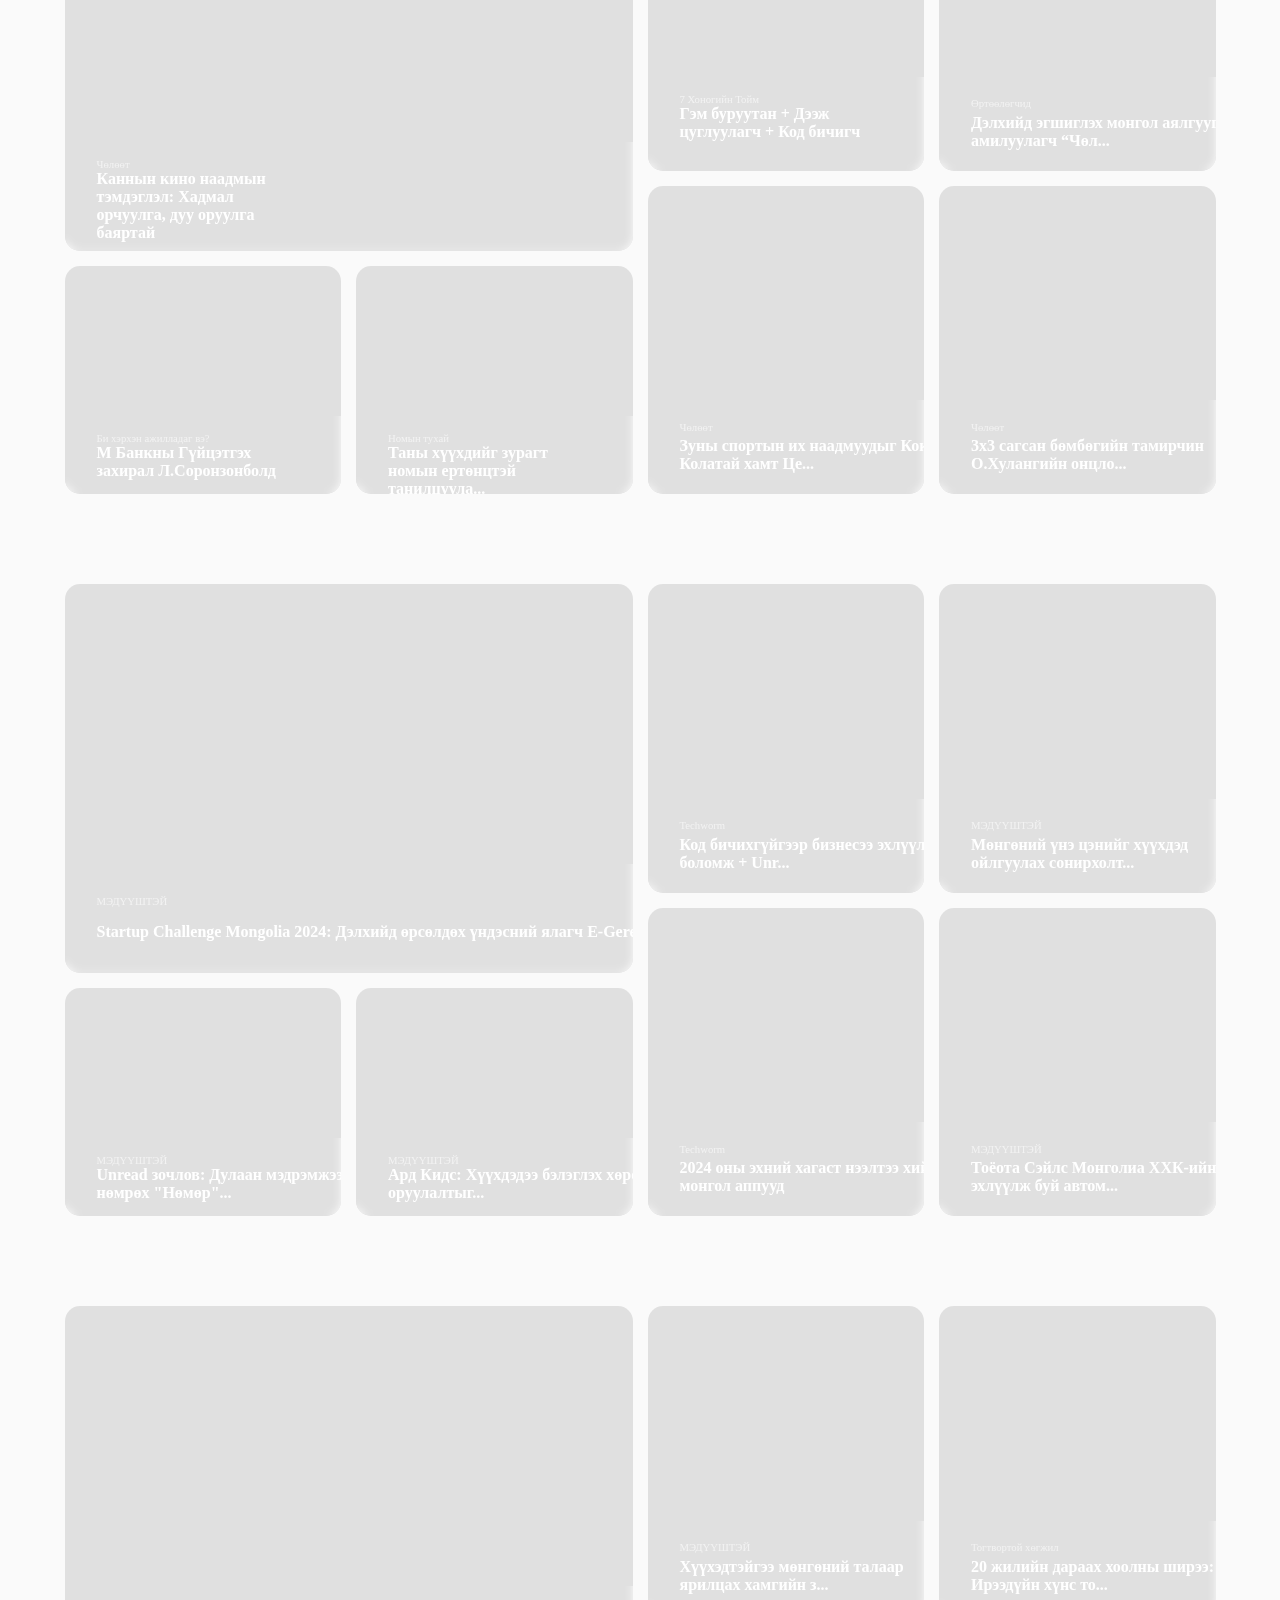
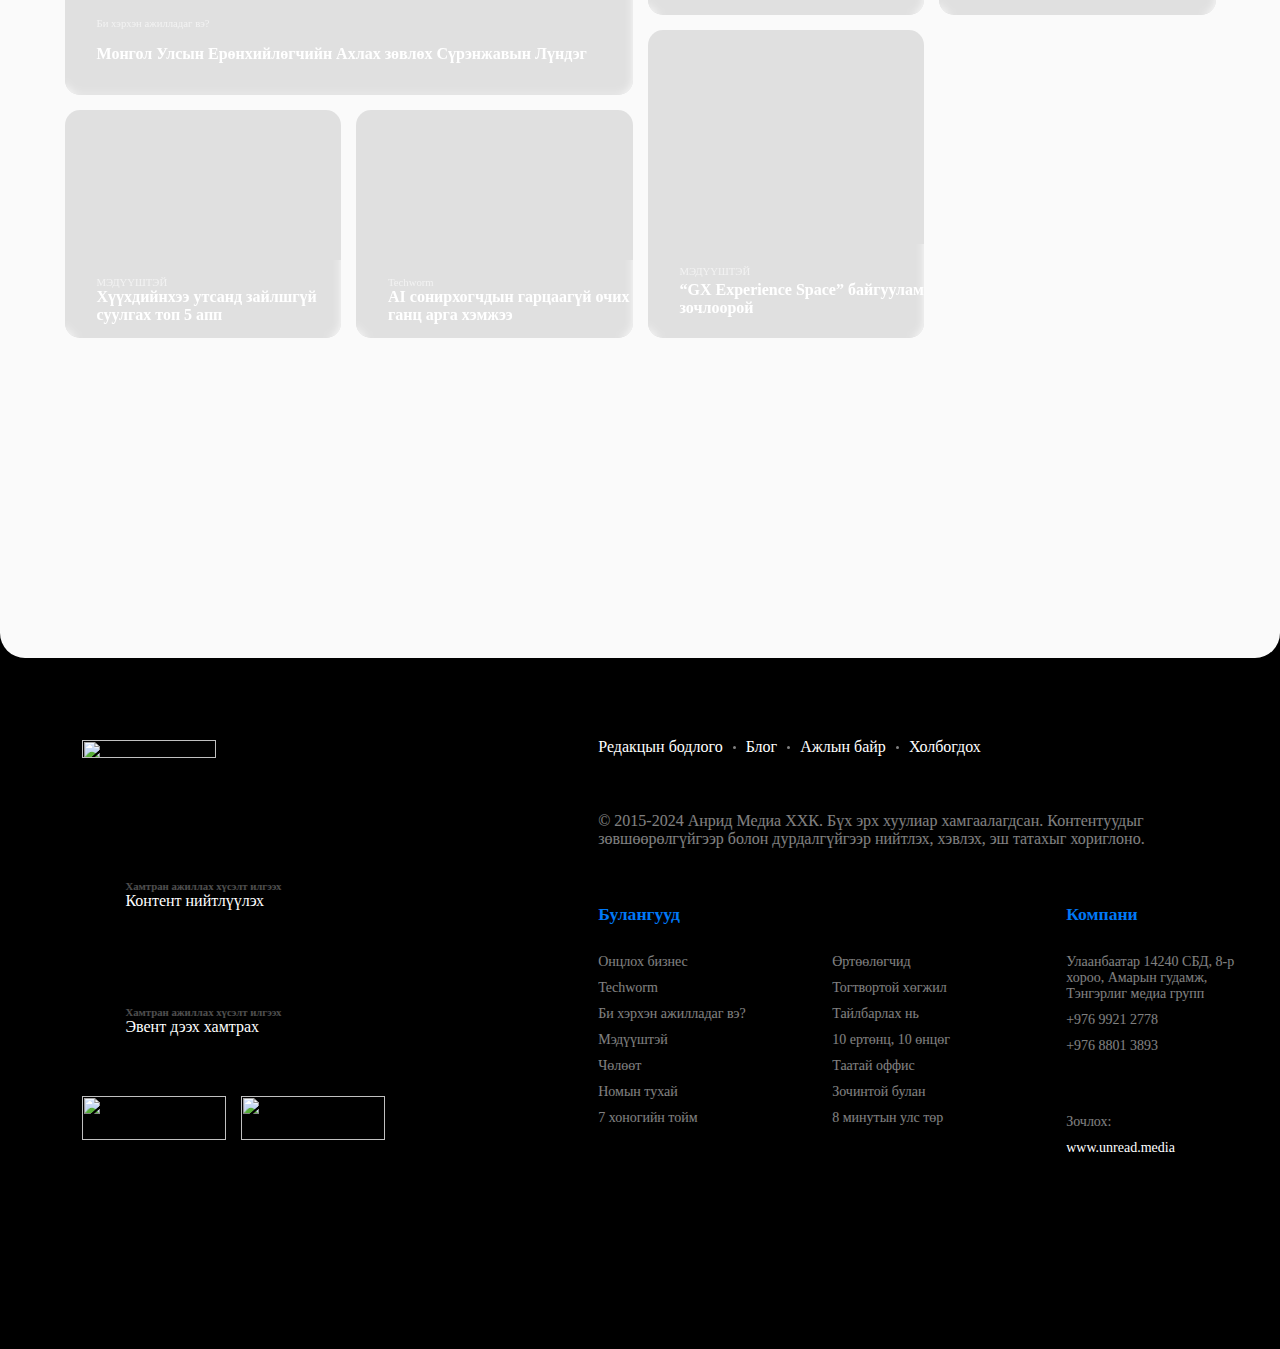
==== commit e63d804f: "unread clone footer bolon zuragtai husnegtuudiig hiij duusgav" ====
--- a/index.html
+++ b/index.html
@@ -598,177 +598,261 @@
         </div>
       </figure>
       <section>
-        <div class="content-box box-left">
-          <div class="box box1">
-            <img
-              src="https://unread.today/files/44/fb22ab394a1b1ed66b2cf9839bdf4f2a_square.jpg"
-              alt=""
-            />
-            <div class="text-in-box">
-              <h6>7 Хоногийн Тойм</h6>
-              <h4>AI компьютер + Нэр дэвшигчид + Каннын шилдгүүд</h4>
-            </div>
-          </div>
-          <div class="box box2">
-            <img
-              src="https://unread.today/files/2f1c26d7-6f24-46c8-9307-bbfecc8b41b1/78832a07283174d05b2b836379c87c1f_square.png"
-              alt=""
-            />
-            <div class="text-in-box">
-              <h6>Мэдүүштэй</h6>
-              <h4>Simple Plus үйлчилгээг сонгох 5 шалтгаан</h4>
-            </div>
-          </div>
-          <div class="box box3">
-            <img
-              src="https://unread.today/files/ab36d712-71ff-4ad9-896e-6ebb29ee892b/ce50547f57ca26f5e8bacba081e90f69_square.jpg"
-              alt=""
-            />
-            <div class="text-in-box">
-              <h6>7 Хоногийн Тойм</h6>
-              <h4>AI компьютер + Нэр дэвшигчид + Каннын шилдгүүд</h4>
-            </div>
-          </div>
-        </div>
-        <div class="content-box box-right">
-          <div class="box box1">
-            <img
-              src="https://unread.today/files/ab36d712-71ff-4ad9-896e-6ebb29ee892b/15b480dde130301ccfcb83cc83796577_square.png"
-              alt=""
-            />
-            <div class="text-in-box">
-              <h6>7 Хоногийн Тойм</h6>
-              <h4>AI компьютер + Нэр дэвшигчид + Каннын шилдгүүд</h4>
-            </div>
-          </div>
-          <div class="box box2">
-            <img
-              src="https://unread.today/files/007afc64-288a-4208-b9d7-3eda84011c1d/f214ecbbae9edfd49dbab990e70348c6_square.png"
-              alt=""
-            />
-            <div class="text-in-box">
-              <h6>7 Хоногийн Тойм</h6>
-              <h4>AI компьютер + Нэр дэвшигчид + Каннын шилдгүүд</h4>
-            </div>
-          </div>
-          <div class="box box3">
-            <img
-              src="https://unread.today/files/2f1c26d7-6f24-46c8-9307-bbfecc8b41b1/06c81a70abc3c6e36ebe81f34829ed10_square.jpg"
-              alt=""
-            />
-            <div class="text-in-box">
-              <h6>7 Хоногийн Тойм</h6>
-              <h4>AI компьютер + Нэр дэвшигчид + Каннын шилдгүүд</h4>
-            </div>
-          </div>
-          <div class="box box4">
-            <img
-              src="https://unread.today/files/e8e08e0b-2c4f-4f62-83e2-43a512c166d6/c29553e2c13aca48bfdb0698ddf6dba8_square.jpg"
-              alt=""
-            />
-            <div class="text-in-box">
-              <h6>7 Хоногийн Тойм</h6>
-              <h4>AI компьютер + Нэр дэвшигчид + Каннын шилдгүүд</h4>
-            </div>
-          </div>
-        </div>
-        <div class="content-box box-left">
-          <div class="box box1">
-            <img
-              src="https://unread.today/files/007afc64-288a-4208-b9d7-3eda84011c1d/b18ed96a70e674679fe66b153eea1c20_square.jpg"
-              alt=""
-            />
-            <div class="text-in-box">
-              <h6>7 Хоногийн Тойм</h6>
-              <h4>AI компьютер + Нэр дэвшигчид + Каннын шилдгүүд</h4>
-            </div>
-          </div>
-          <div class="box box2">
-            <img
-              src="https://unread.today/files/ab36d712-71ff-4ad9-896e-6ebb29ee892b/ff5edb50fcafbe86e1c946d1e571146f_square.jpg"
-              alt=""
-            />
-            <div class="text-in-box">
-              <h6>7 Хоногийн Тойм</h6>
-              <h4>AI компьютер + Нэр дэвшигчид + Каннын шилдгүүд</h4>
-            </div>
-          </div>
-          <div class="box box3">
-            <img
-              src="https://unread.today/files/e8e08e0b-2c4f-4f62-83e2-43a512c166d6/03967d2f0f1b319e42ac4c8c2de6b0b3_square.png"
-              alt=""
-            />
-            <div class="text-in-box">
-              <h6>7 Хоногийн Тойм</h6>
-              <h4>AI компьютер + Нэр дэвшигчид + Каннын шилдгүүд</h4>
-            </div>
-          </div>
-        </div>
-        <div class="content-box box-right">
-          <div class="box box1">
-            <img
-              src="https://unread.today/files/ab36d712-71ff-4ad9-896e-6ebb29ee892b/6c7379f6a279651cc886c07f98086bbc_square.jpg"
-              alt=""
-            />
-            <div class="text-in-box">
-              <h6>7 Хоногийн Тойм</h6>
-              <h4>AI компьютер + Нэр дэвшигчид + Каннын шилдгүүд</h4>
-            </div>
-          </div>
-          <div class="box box2">
-            <img
-              src="https://unread.today/files/e8e08e0b-2c4f-4f62-83e2-43a512c166d6/9a316b70d85cf3d44242613d6a15c809_square.jpg"
-              alt=""
-            />
-            <div class="text-in-box">
-              <h6>7 Хоногийн Тойм</h6>
-              <h4>AI компьютер + Нэр дэвшигчид + Каннын шилдгүүд</h4>
-            </div>
-          </div>
-          <div class="box box3">
-            <img
-              src="https://unread.today/files/2f1c26d7-6f24-46c8-9307-bbfecc8b41b1/6dc13475528502b25e38397feb99c727_square.png"
-              alt=""
-            />
-            <div class="text-in-box">
-              <h6>7 Хоногийн Тойм</h6>
-              <h4>AI компьютер + Нэр дэвшигчид + Каннын шилдгүүд</h4>
-            </div>
-          </div>
-          <div class="box box4">
-            <img
-              src="https://unread.today/files/2f1c26d7-6f24-46c8-9307-bbfecc8b41b1/1a0295d5774bb8639bad7c49f7be4818_square.png"
-              alt=""
-            />
-            <div class="text-in-box">
-              <h6>7 Хоногийн Тойм</h6>
-              <h4>AI компьютер + Нэр дэвшигчид + Каннын шилдгүүд</h4>
-            </div>
-          </div>
-        </div>
-        <div class="box content-box box-medium">
-          <img
-            src="https://unread.today/files/007afc64-288a-4208-b9d7-3eda84011c1d/717a69d9638a949281afd03b960ab52f_square.jpg"
-            alt=""
-          />
-          <div class="text-in-box">
-            <h6>7 Хоногийн Тойм</h6>
-            <h4>AI компьютер + Нэр дэвшигчид + Каннын шилдгүүд</h4>
-          </div>
-        </div>
-        <div class="content-box box-small">
-          <div class="box box-small-1">
-            <img
-              src="https://unread.today/files/007afc64-288a-4208-b9d7-3eda84011c1d/0dc4bcae6983f8f36183119ba5b2b9ff_square.jpg"
-              alt=""
-            />
-            <div class="text-in-box">
-              <h6>7 Хоногийн Тойм</h6>
-              <h4>AI компьютер + Нэр дэвшигчид + Каннын шилдгүүд</h4>
+        <div class="section">
+          <div class="content-box box-left">
+            <div class="box box1 big-box">
+              <div class="text-in-box">
+                <h6>Чөлөөт</h6>
+                <h4>
+                  Каннын кино наадмын тэмдэглэл: Хадмал орчуулга, дуу оруулга
+                  баяртай
+                </h4>
+              </div>
+            </div>
+            <div class="box box2 tiny-box">
+              <div class="text-in-box">
+                <h6>Би хэрхэн ажилладаг вэ?</h6>
+                <h4>М Банкны Гүйцэтгэх захирал Л.Соронзонболд</h4>
+              </div>
+            </div>
+            <div class="box box3 tiny-box">
+              <div class="text-in-box">
+                <h6>Номын тухай</h6>
+                <h4>Таны хүүхдийг зурагт номын ертөнцтэй танилцуула...</h4>
+              </div>
+            </div>
+          </div>
+          <div class="content-box box-right">
+            <div class="box box4 small-box">
+              <div class="text-in-box">
+                <h6>7 Хоногийн Тойм</h6>
+                <h4>Гэм буруутан + Дээж цуглуулагч + Код бичигч</h4>
+              </div>
+            </div>
+            <div class="box box5 small-box">
+              <div class="text-in-box">
+                <h6>Өртөөлөгчид</h6>
+                <h4>Дэлхийд эгшиглэх монгол аялгууг амилуулагч “Чөл...</h4>
+              </div>
+            </div>
+            <div class="box box6 medium-box">
+              <div class="text-in-box">
+                <h6>Чөлөөт</h6>
+                <h4>Зуны спортын их наадмуудыг Кока-Колатай хамт Це...</h4>
+              </div>
+            </div>
+            <div class="box box7 medium-box">
+              <div class="text-in-box">
+                <h6>Чөлөөт</h6>
+                <h4>3x3 сагсан бөмбөгийн тамирчин О.Хулангийн онцло...</h4>
+              </div>
+            </div>
+          </div>
+          <div class="content-box box-left">
+            <div class="box box8 big-box">
+              <div class="text-in-box">
+                <h6>МЭДҮҮШТЭЙ</h6>
+                <h4>
+                  Startup Challenge Mongolia 2024: Дэлхийд өрсөлдөх үндэсний
+                  ялагч E-Geree
+                </h4>
+              </div>
+            </div>
+            <div class="box box9 tiny-box">
+              <div class="text-in-box">
+                <h6>МЭДҮҮШТЭЙ</h6>
+                <h4>Unread зочлов: Дулаан мэдрэмжээр нөмрөх "Нөмөр"...</h4>
+              </div>
+            </div>
+            <div class="box box10 tiny-box">
+              <div class="text-in-box">
+                <h6>МЭДҮҮШТЭЙ</h6>
+                <h4>Ард Кидс: Хүүхдэдээ бэлэглэх хөрөнгө оруулалтыг...</h4>
+              </div>
+            </div>
+          </div>
+          <div class="content-box box-right">
+            <div class="box box11 small-box">
+              <div class="text-in-box">
+                <h6>Techworm</h6>
+                <h4>Код бичихгүйгээр бизнесээ эхлүүлэх боломж + Unr...</h4>
+              </div>
+            </div>
+            <div class="box box12 small-box">
+              <div class="text-in-box">
+                <h6>МЭДҮҮШТЭЙ</h6>
+                <h4>Мөнгөний үнэ цэнийг хүүхдэд ойлгуулах сонирхолт...</h4>
+              </div>
+            </div>
+            <div class="box box13 medium-box">
+              <div class="text-in-box">
+                <h6>Techworm</h6>
+                <h4>2024 оны эхний хагаст нээлтээ хийсэн монгол аппууд</h4>
+              </div>
+            </div>
+            <div class="box box14 medium-box">
+              <div class="text-in-box">
+                <h6>МЭДҮҮШТЭЙ</h6>
+                <h4>Тоёота Сэйлс Монголиа ХХК-ийн эхлүүлж буй автом...</h4>
+              </div>
+            </div>
+          </div>
+          <div class="content-box box-left">
+            <div class="box box15 big-box">
+              <div class="text-in-box">
+                <h6>Би хэрхэн ажилладаг вэ?</h6>
+                <h4>
+                  Монгол Улсын Ерөнхийлөгчийн Ахлах зөвлөх Сүрэнжавын Лүндэг
+                </h4>
+              </div>
+            </div>
+            <div class="box box16 tiny-box">
+              <div class="text-in-box">
+                <h6>МЭДҮҮШТЭЙ</h6>
+                <h4>Хүүхдийнхээ утсанд зайлшгүй суулгах топ 5 апп</h4>
+              </div>
+            </div>
+            <div class="box box17 tiny-box">
+              <div class="text-in-box">
+                <h6>Techworm</h6>
+                <h4>AI сонирхогчдын гарцаагүй очих ганц арга хэмжээ</h4>
+              </div>
+            </div>
+          </div>
+          <div class="content-box box-right">
+            <div class="box box18 small-box">
+              <div class="text-in-box">
+                <h6>МЭДҮҮШТЭЙ</h6>
+                <h4>Хүүхэдтэйгээ мөнгөний талаар ярилцах хамгийн з...</h4>
+              </div>
+            </div>
+            <div class="box box19 small-box">
+              <div class="text-in-box">
+                <h6>Тогтвортой хөгжил</h6>
+                <h4>20 жилийн дараах хоолны ширээ: Ирээдүйн хүнс то...</h4>
+              </div>
+            </div>
+            <div class="box box20 medium-box">
+              <div class="text-in-box">
+                <h6>МЭДҮҮШТЭЙ</h6>
+                <h4>“GX Experience Space” байгууламжид зочлоорой</h4>
+              </div>
             </div>
           </div>
         </div>
       </section>
     </main>
+    <footer>
+      <div class="footer">
+        <div class="content-box">
+          <div class="content-box1">
+            <div class="logo-unread">
+              <a href="https://unread.today/">
+                <img src="https://unread.today/img/unread_white.png" alt=""
+              /></a>
+            </div>
+            <div class="contact-btn1">
+              <a class="btn-black" href="#">
+                <div>
+                  <h6>Хамтран ажиллах хүсэлт илгээх</h6>
+
+                  Контент нийтлүүлэх
+                </div>
+                <span><i class="fa-solid fa-angle-right"></i></span>
+              </a>
+            </div>
+            <div>
+              <div class="contact-btn2">
+                <a class="btn-black" href="#">
+                  <div>
+                    <h6>Хамтран ажиллах хүсэлт илгээх</h6>
+
+                    Эвент дээх хамтрах
+                  </div>
+                  <span><i class="fa-solid fa-angle-right"></i></span>
+                </a>
+              </div>
+            </div>
+            <div class="download-btn">
+              <a href="#"
+                ><img src="https://unread.today/img/app_android.png" alt=""
+              /></a>
+              <a href="#"
+                ><img src="https://unread.today/img/app_ios.png" alt=""
+              /></a>
+            </div>
+          </div>
+          <div class="content-box2">
+            <div class="main-nav">
+              <a href="#">Редакцын бодлого</a>
+              <p></p>
+              <a href="#">Блог</a>
+              <p></p>
+              <a href="#">Ажлын байр</a>
+              <p></p>
+              <a href="#">Холбогдох</a>
+            </div>
+            <p>
+              © 2015-2024 Анрид Медиа ХХК. Бүх эрх хуулиар хамгаалагдсан.
+              Контентуудыг зөвшөөрөлгүйгээр болон дурдалгүйгээр нийтлэх, хэвлэх,
+              эш татахыг хориглоно.
+            </p>
+            <div class="category-nav">
+              <div class="category nav category-nav1">
+                <h5>Булангууд</h5>
+                <a href="#">Онцлох бизнес</a>
+                <a href="#">Techworm</a>
+                <a href="#">Би хэрхэн ажилладаг вэ?</a>
+                <a href="#">Мэдүүштэй</a>
+                <a href="#">Чөлөөт</a>
+                <a href="#">Номын тухай</a>
+                <a href="#">7 хоногийн тойм</a>
+              </div>
+              <div class="category nav category-nav2">
+                <h5></h5>
+                <a href="#">Өртөөлөгчид</a>
+                <a href="#">Тогтвортой хөгжил</a>
+                <a href="#">Тайлбарлах нь</a>
+                <a href="#">10 ертөнц, 10 өнцөг </a>
+                <a href="#">Таатай оффис</a>
+                <a href="#">Зочинтой булан</a>
+                <a href="#">8 минутын улс төр</a>
+              </div>
+              <div class="category category-nav3">
+                <h5>Компани</h5>
+                <p>
+                  Улаанбаатар 14240 СБД, 8-р хороо, Амарын гудамж, Тэнгэрлиг
+                  медиа групп
+                </p>
+                <p>+976 9921 2778</p>
+                <p>+976 8801 3893</p>
+                <p class="zochloh">Зочлох:</p>
+                <a class="unread-link" href="#">www.unread.media</a>
+              </div>
+            </div>
+          </div>
+        </div>
+        <div class="social-links">
+          <a href="#">
+            <p><i class="fa-brands fa-square-facebook"></i></p
+          ></a>
+          <a href="#"
+            ><p><i class="fa-brands fa-twitter"></i></p
+          ></a>
+          <a href="#"
+            ><p><i class="fa-brands fa-instagram"></i></p
+          ></a>
+          <a href="#"
+            ><p><i class="fa-brands fa-linkedin-in"></i></p
+          ></a>
+          <a href="#"
+            ><p><i class="fa-brands fa-youtube"></i></p
+          ></a>
+          <a href="#"
+            ><p><i class="fa-brands fa-soundcloud"></i></p
+          ></a>
+        </div>
+      </div>
+    </footer>
   </body>
 </html>
--- a/home.css
+++ b/home.css
@@ -1,12 +1,12 @@
 * {
   margin: 0;
-  font-family: Arial, Helvetica, sans-serif;
+  font-family: "SF Display, Helvetica, Arial, sans-serif";
 }
 
 body {
   width: 100vw;
   box-sizing: border-box;
-  background-color: #fafafa;
+  background-color: #000;
 }
 
 header {
@@ -447,7 +447,9 @@
 
 main {
   width: 100%;
-  margin-top: 20rem;
+  padding: 20rem 0;
+  background-color: #fafafa;
+  border-radius: 0 0 25px 25px;
 }
 
 .main {
@@ -599,6 +601,7 @@
 figure .tab-date a {
   text-decoration: none;
   color: #888888;
+  font-size: 14px;
 }
 
 .tab-date {
@@ -635,10 +638,11 @@
   border-bottom: 1px solid #0078f6;
 }
 
-section {
+.section {
+  background-color: #fafafa;
   display: grid;
   grid-template-columns: 35.5rem 35.5rem;
-  grid-template-rows: repeat(2, 39.5rem) 22.6rem;
+  grid-template-rows: repeat(3, 39.5rem);
   row-gap: 5.625rem;
   justify-content: center;
   align-items: center;
@@ -654,66 +658,106 @@
 section .box-left {
   display: grid;
   grid-template-columns: repeat(2, 2fr);
-  grid-template-rows: repeat(7, 2fr);
+  grid-template-rows: repeat(8, 2fr);
   gap: 15px;
 }
 
 section .box {
-  width: 100%;
-  height: 100%;
+  /* width: 100%;
+  height: 100%; */
   background-position: center;
   background-size: cover;
   overflow: hidden;
   transition: all 0.3s;
   position: relative;
-}
-
-section .box-left .box1 {
+  border-radius: 15px;
+  background-color: rgba(0, 0, 0, 0.1);
+  background-blend-mode: darken;
+}
+
+section .box-left .big-box {
   grid-column: 1/3;
-  grid-row: 1/5;
-}
-
-section .box-left .box2,
-section .box-left .box3 {
-  grid-row: 5/8;
+  grid-row: 1/6;
+}
+
+section .box-left .tiny-box {
+  grid-row: 6/9;
 }
 
 section .box-right {
   display: grid;
   grid-template-columns: repeat(2, 2fr);
-  grid-template-rows: repeat(7, 2fr);
+  grid-template-rows: repeat(8, 2fr);
   gap: 15px;
 }
 
-section .box-right .box1,
-section .box-right .box2 {
-  grid-row: 1/4;
-}
-
-section .box-right .box3,
-.box4 {
-  grid-row: 4/8;
-}
-
-section .box-medium {
-  width: 100%;
-  height: 22.625rem;
-}
-
-section .box-small {
-  width: 100%;
-  height: 100%;
-}
-
-section .box-small .box-small-1 {
-  width: 16.5rem;
-  height: 16.9rem;
-}
-
-section .box img {
-  width: 100%;
-  height: 100%;
-  border-radius: 15px;
+section .box-right .small-box {
+  grid-row: 1/5;
+}
+
+section .box-right .medium-box {
+  grid-row: 5/9;
+}
+
+section .box1 {
+  background-image: url("https://unread.today/files/dca82359-3f6e-4c03-99ef-ef493c68a7aa/21262f087bd7bd6ea50ecbdc77b2de09_square.jpg");
+}
+section .box2 {
+  background-image: url("https://unread.today/files/2f1c26d7-6f24-46c8-9307-bbfecc8b41b1/87c6713d7876ac1899e20c13ac8b1974_square.jpg");
+}
+section .box3 {
+  background-image: url("https://unread.today/files/ab36d712-71ff-4ad9-896e-6ebb29ee892b/12e9783329d71a9f343d203c052e4d98_square.jpg");
+}
+section .box4 {
+  background-image: url("https://unread.today/files/44/75288f9a6f654884726db5e0458cbdef_square.jpg");
+}
+section .box5 {
+  background-image: url("https://unread.today/files/2f1c26d7-6f24-46c8-9307-bbfecc8b41b1/9dc16b608bc499d627cb6675b231a0ff_square.png");
+}
+section .box6 {
+  background-image: url("https://unread.today/files/dca82359-3f6e-4c03-99ef-ef493c68a7aa/ceeea287bfedd20b61f06a236854b5ac_square.jpg");
+}
+section .box7 {
+  background-image: url("https://unread.today/files/e8e08e0b-2c4f-4f62-83e2-43a512c166d6/bae4a1bc2f0c3265addd5badd790488e_square.png");
+}
+section .box8 {
+  background-image: url("https://unread.today/files/ed579b98-8b6a-46a5-a2db-38fafd069ab2/530e016dcc4b4b2281684521a7a623b4_square.jpg");
+}
+section .box9 {
+  background-image: url("https://unread.today/files/e8e08e0b-2c4f-4f62-83e2-43a512c166d6/4b500d1101336e8a3f6be8fb4521c6c7_square.jpg");
+}
+section .box10 {
+  background-image: url("https://unread.today/files/ab36d712-71ff-4ad9-896e-6ebb29ee892b/e66ae558c0eb8f8f2f7867bf6f901f5f_square.jpg");
+}
+section .box11 {
+  background-image: url("https://unread.today/files/ed579b98-8b6a-46a5-a2db-38fafd069ab2/13e324d3e36170ce40d906488aa24e02_square.jpg");
+}
+section .box12 {
+  background-image: url("https://unread.today/files/ab36d712-71ff-4ad9-896e-6ebb29ee892b/ad5baf21a8008661da97fc693c6c63b5_square.jpg");
+}
+section .box13 {
+  background-image: url("https://unread.today/files/dca82359-3f6e-4c03-99ef-ef493c68a7aa/15a4d73f3036b08a1028138defbaf63e_square.jpg");
+}
+section .box14 {
+  background-image: url("https://unread.today/files/e8e08e0b-2c4f-4f62-83e2-43a512c166d6/7ba08d03a39abeabd3902962307095d8_square.jpg");
+}
+section .box15 {
+  background-image: url("https://unread.today/files/2f1c26d7-6f24-46c8-9307-bbfecc8b41b1/1c8032975647515c919c1e4b30138726_square.jpg");
+}
+section .box16 {
+  background-image: url("https://unread.today/files/ab36d712-71ff-4ad9-896e-6ebb29ee892b/a4da91f7dc3eb5a815cfdf5f8b705e99_square.jpg");
+}
+section .box17 {
+  background-image: url("https://unread.today/files/007afc64-288a-4208-b9d7-3eda84011c1d/454271730c76c2f173dbddc1d427921c_square.jpg");
+}
+section .box18 {
+  background-image: url("https://unread.today/files/ab36d712-71ff-4ad9-896e-6ebb29ee892b/fe91eec4ed43baecc4874fb634eea919_square.jpg");
+}
+section .box19 {
+  background-image: url("https://unread.today/files/dca82359-3f6e-4c03-99ef-ef493c68a7aa/0f9eacff441cfc4602498a98f5946f9f_square.jpg");
+}
+section .box20 {
+  background-image: url("https://unread.today/files/007afc64-288a-4208-b9d7-3eda84011c1d/2f5bf8fb8f5afc9b5500ef1ce74722d5_square.jpg");
 }
 
 section .box:hover {
@@ -729,12 +773,15 @@
   position: absolute;
   bottom: 0;
   left: 0;
-  display: flex;
-  flex-direction: column;
-  flex-wrap: wrap;
-  justify-content: space-evenly;
   color: #fff;
   padding: 1rem 2rem;
+  border-radius: 0 0 15px 15px;
+}
+
+section .box > div {
+  display: flex;
+  flex-direction: column;
+  justify-content: space-evenly;
 }
 
 section .box .text-in-box h6 {
@@ -746,9 +793,192 @@
 section .box2 h4,
 section .box3 h4,
 section .box4 h4 {
-  width: 150px;
-}
-
-section .box .text-in-box h4 {
+  width: 210px;
+  height: 100%;
+}
+
+section .box-big .text-in-box h4 {
   width: 350px;
 }
+
+footer {
+  width: 100%;
+  padding: 80px 0 75px;
+}
+
+.footer {
+  display: flex;
+  flex-direction: column;
+  justify-content: center;
+  align-items: center;
+  gap: 8rem;
+}
+
+.footer .content-box {
+  display: flex;
+  justify-content: center;
+  align-items: center;
+}
+
+footer .content-box1 {
+  width: 29.15rem;
+  height: 25.21rem;
+  padding: 0 0 0 50px;
+}
+
+footer .content-box1 .logo-unread a img {
+  width: 8.4rem;
+  height: 1.125rem;
+}
+
+footer .contact-btn1 {
+  margin-top: 5.5rem;
+}
+
+footer .contact-btn2 {
+  margin-top: 2.2rem;
+}
+
+.btn-black {
+  width: 20.1875rem;
+  height: 5.625rem;
+  display: flex;
+  align-items: center;
+  justify-content: space-evenly;
+  background-image: url(https://unread.today/img/btn-black.png);
+  border-radius: 15px;
+  transition: ease-in 0.2s;
+}
+
+.btn-black span {
+  color: #fff;
+  font-size: 19px;
+  width: 2.25rem;
+  height: 2.25rem;
+  border-radius: 50%;
+  background-color: #000;
+  display: flex;
+  justify-content: center;
+  align-items: center;
+  transition: ease 0.3s;
+}
+
+.btn-black:hover span {
+  background-color: #0078f6;
+  /* border: 9px solid rgba(#0078f6, 0.3); */
+}
+.btn-black:hover {
+  transform: translate(5px, 0);
+}
+
+.btn-black h6 {
+  opacity: 0.3;
+}
+
+.download-btn {
+  width: 26rem;
+  height: 4.1rem;
+  margin-top: 30px;
+  display: flex;
+  gap: 15px;
+}
+
+.download-btn a img {
+  width: 9rem;
+  height: 2.8rem;
+}
+
+.footer .content-box2 {
+  width: 40.625rem;
+  height: 25.5rem;
+  padding: 0 0 0 50px;
+  margin: 0 0 0 0 49px;
+  display: flex;
+  flex-direction: column;
+  gap: 3.5rem;
+}
+
+.footer .content-box2 .main-nav {
+  display: flex;
+  justify-content: flex-start;
+  align-items: center;
+  gap: 10px;
+}
+
+.footer .content-box2 .main-nav a {
+  transition: ease-in-out 0.3s;
+}
+
+.footer .content-box2 .main-nav a:hover {
+  opacity: 0.6;
+}
+
+.footer .content-box2 .main-nav p {
+  width: 3px;
+  height: 3px;
+  background-color: #fff;
+  border-radius: 50%;
+}
+
+.footer .content-box2 p {
+  color: #fff;
+  opacity: 0.5;
+}
+
+.footer .content-box2 .category-nav {
+  display: flex;
+  gap: 50px;
+}
+
+.footer .content-box2 .category h5 {
+  width: 11.5rem;
+  height: 1.5rem;
+  color: #0078f6;
+  padding-bottom: 1rem;
+  font-size: 1.1rem;
+}
+
+.footer .content-box2 .category {
+  display: flex;
+  flex-direction: column;
+  gap: 10px;
+  font-size: 14px;
+}
+
+.footer .content-box2 .category a,
+.footer .content-box2 .category p {
+  opacity: 0.5;
+  font-weight: 100;
+  transition: ease-in-out 0.3s;
+}
+
+.footer .content-box2 .nav a:hover {
+  opacity: 1;
+  transform: translate(5px, 0);
+}
+
+.footer .content-box2 .category-nav3 .zochloh {
+  padding-top: 50px;
+}
+
+.footer .content-box2 .category-nav3 a {
+  opacity: 1;
+  color: #fff;
+  transition: all 0.2s;
+}
+
+.footer .unread-link:hover {
+  transform: translate(5px, 0);
+}
+
+.footer .social-links {
+  width: 50%;
+  display: flex;
+  flex-direction: row;
+  justify-content: space-between;
+}
+
+.footer .social-links a {
+  font-size: 3rem;
+  color: #888888;
+}
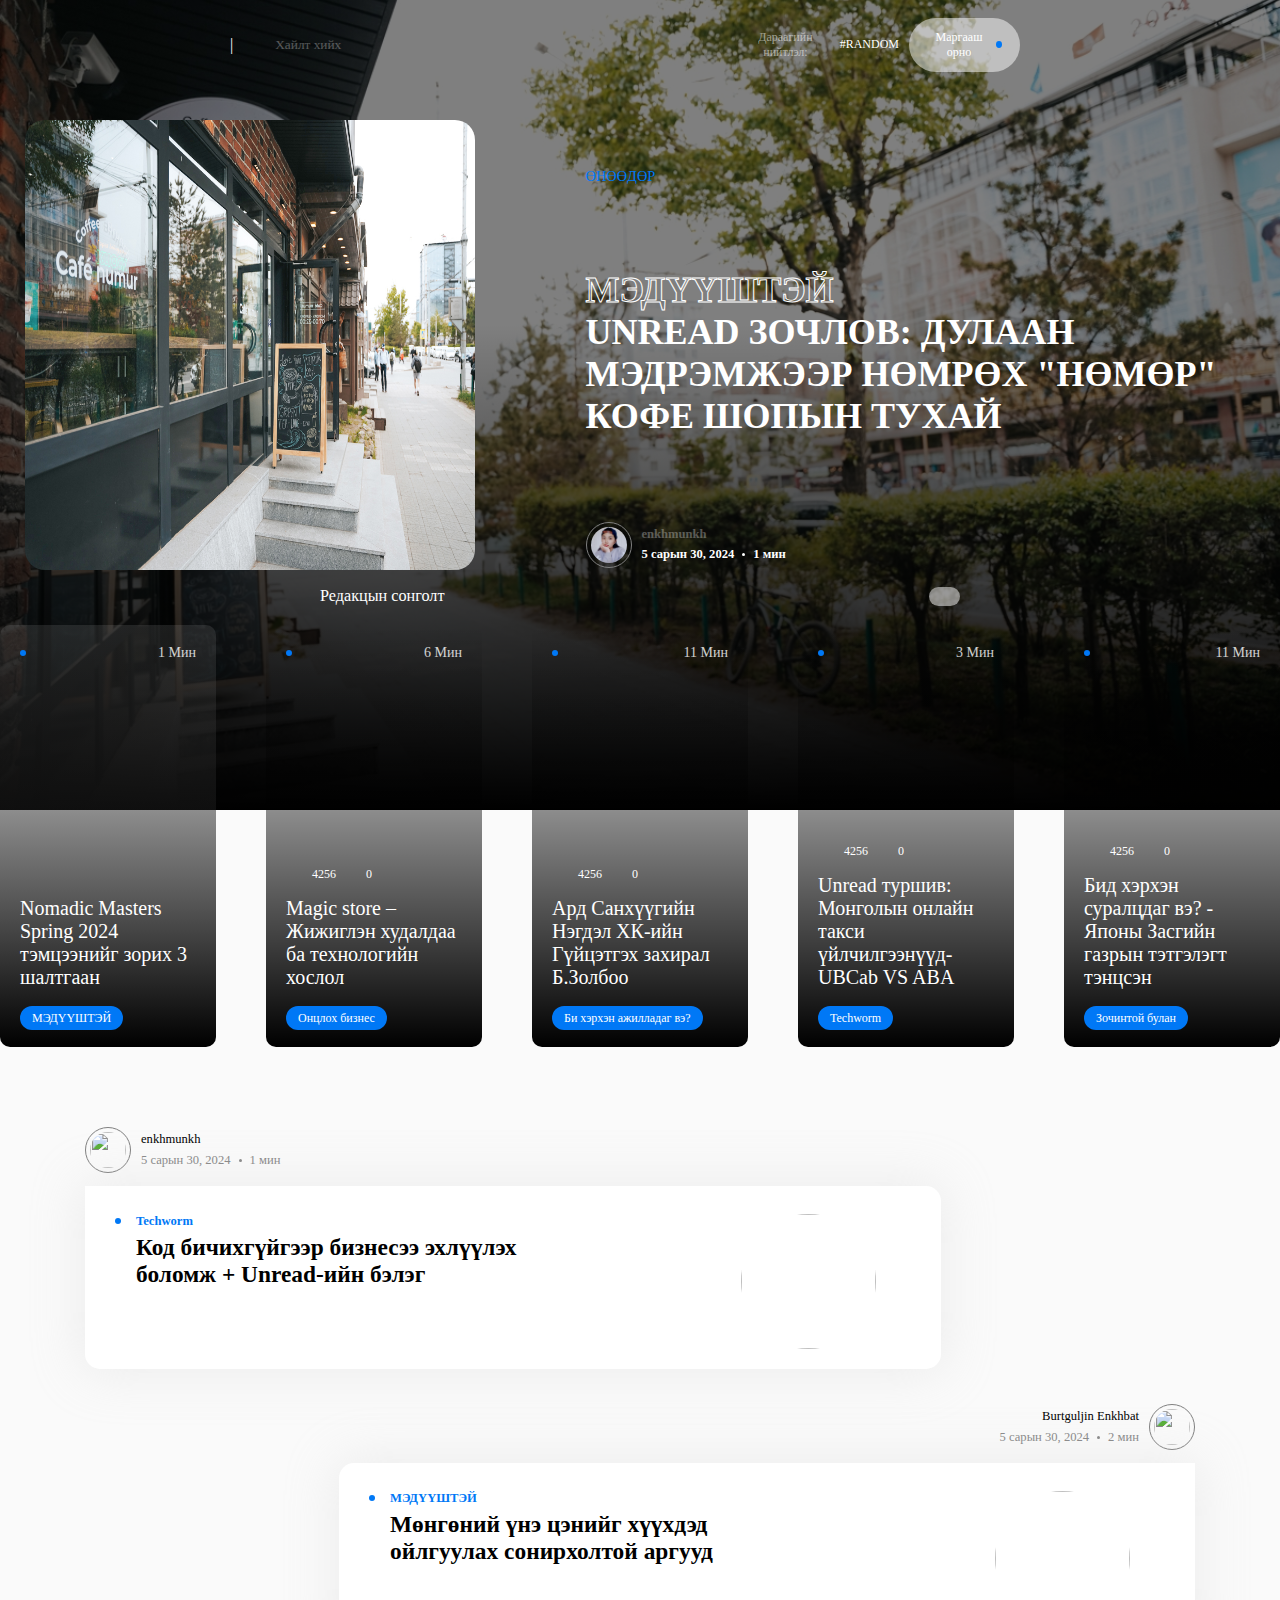
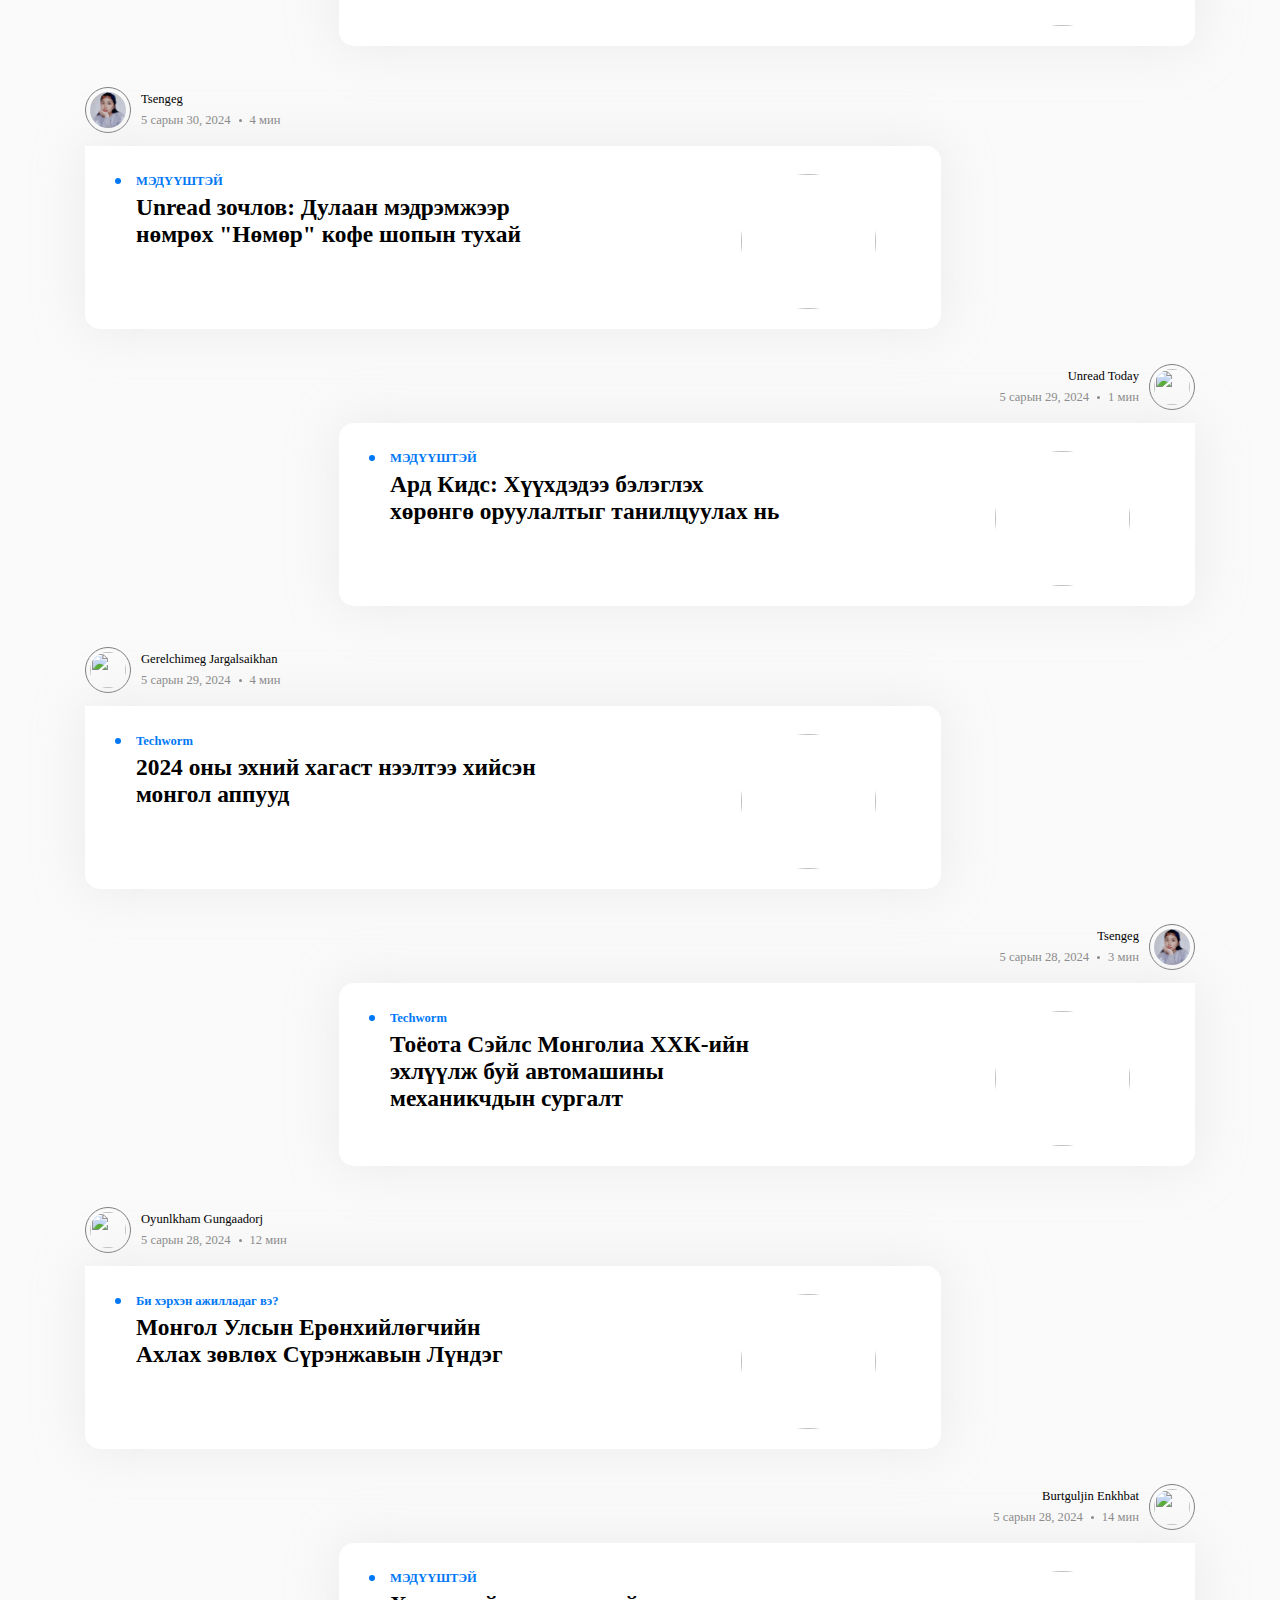
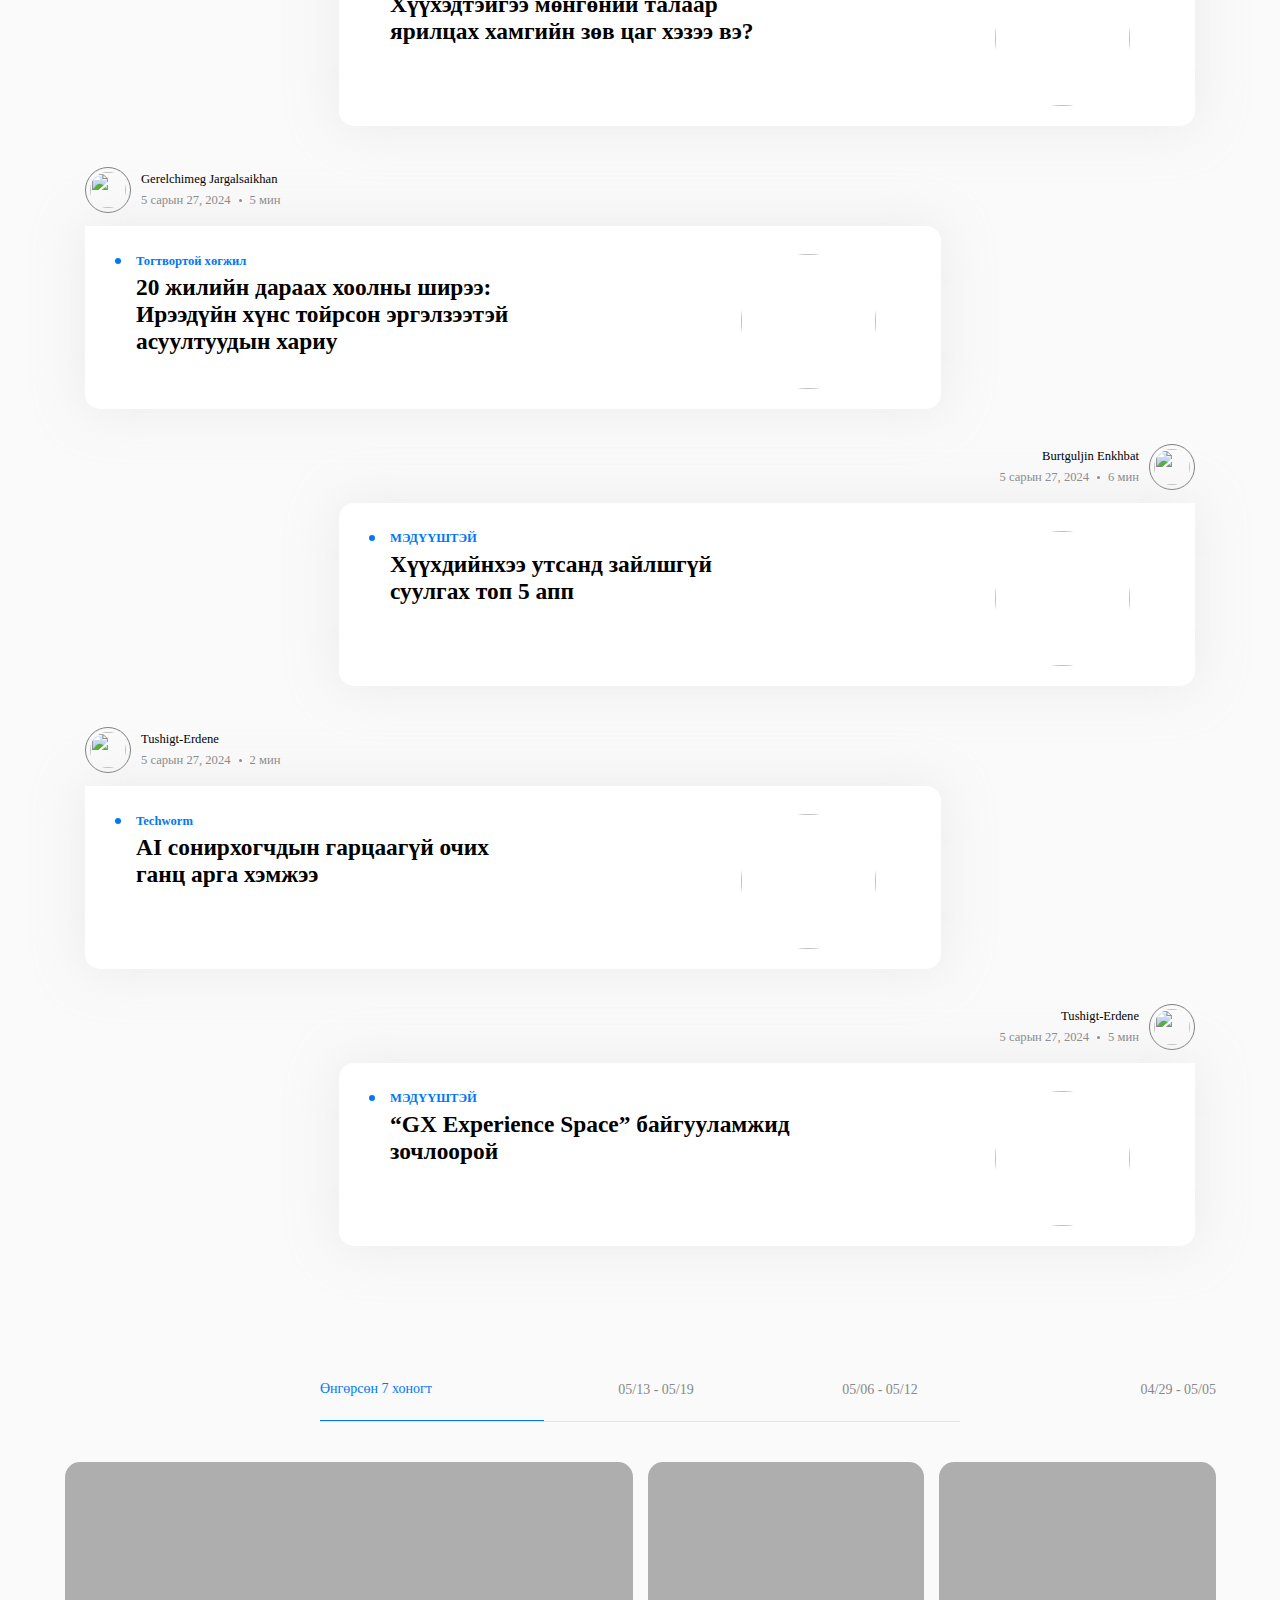
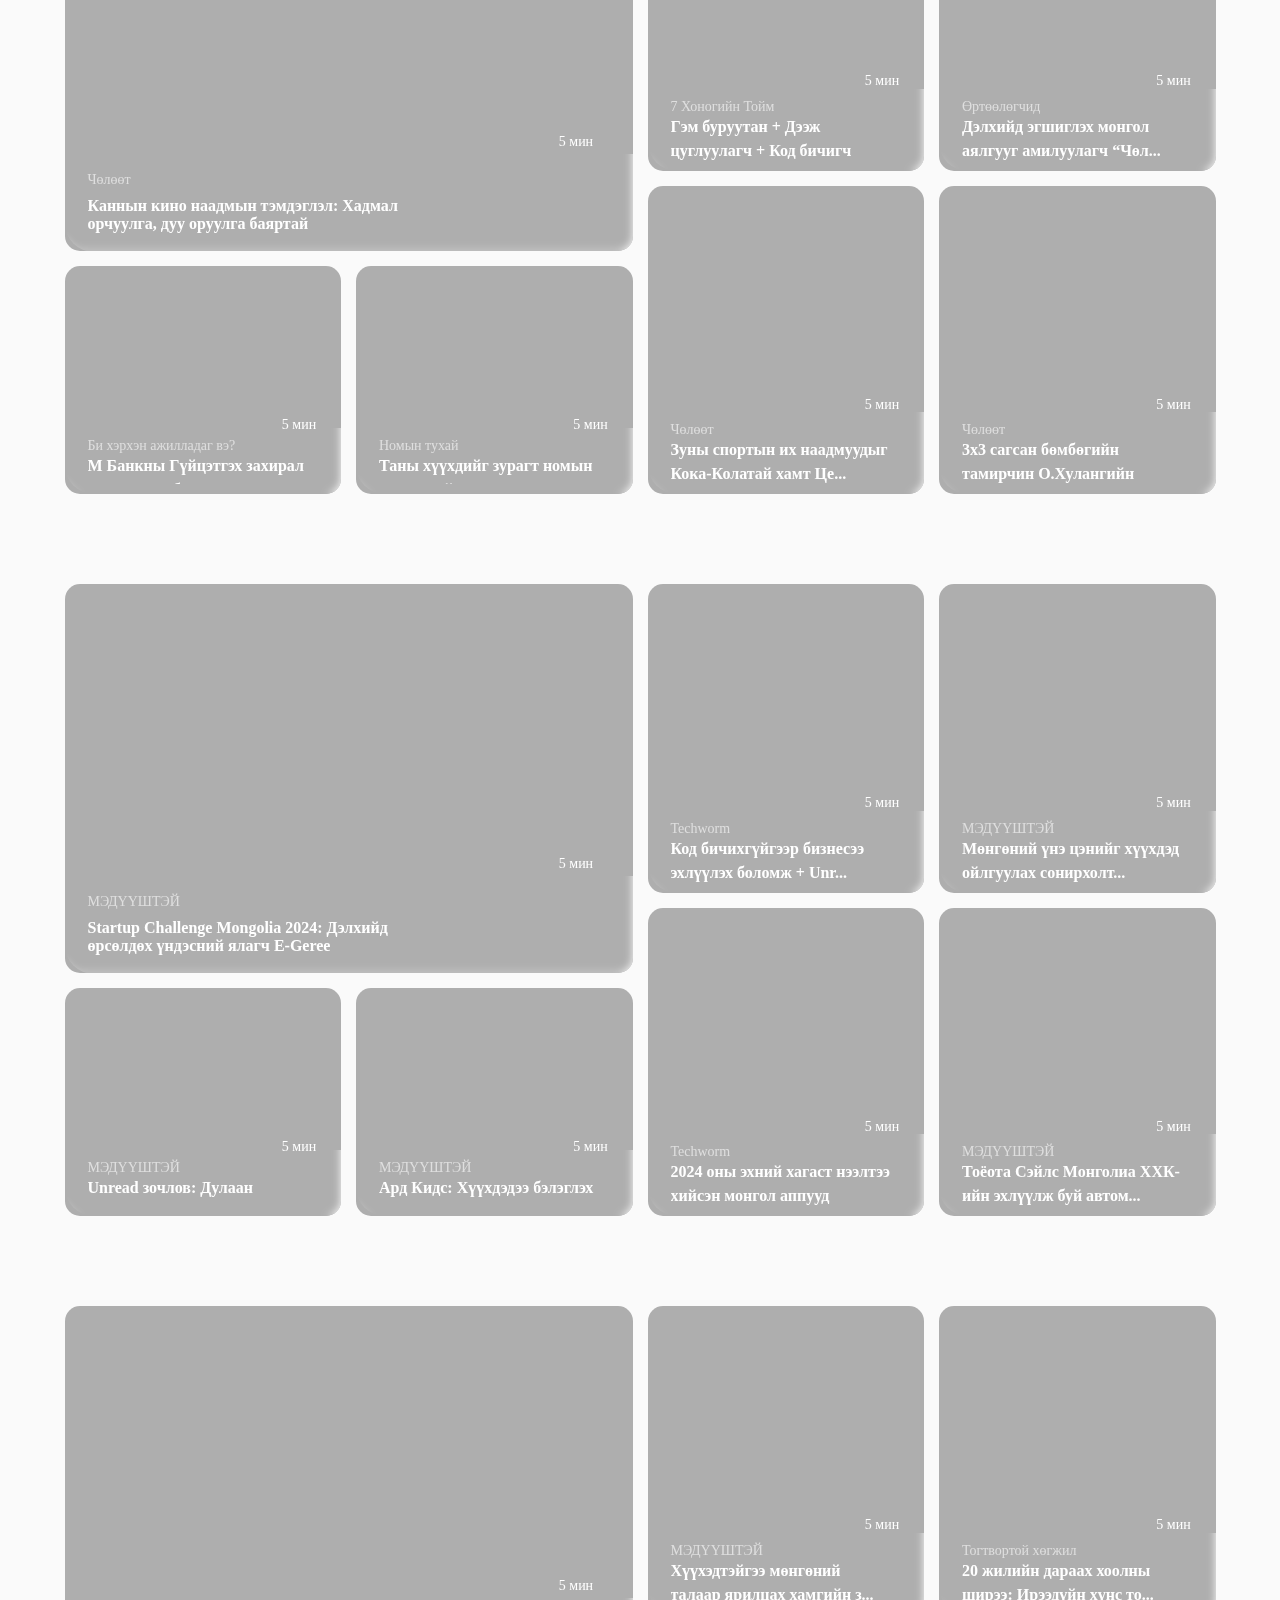
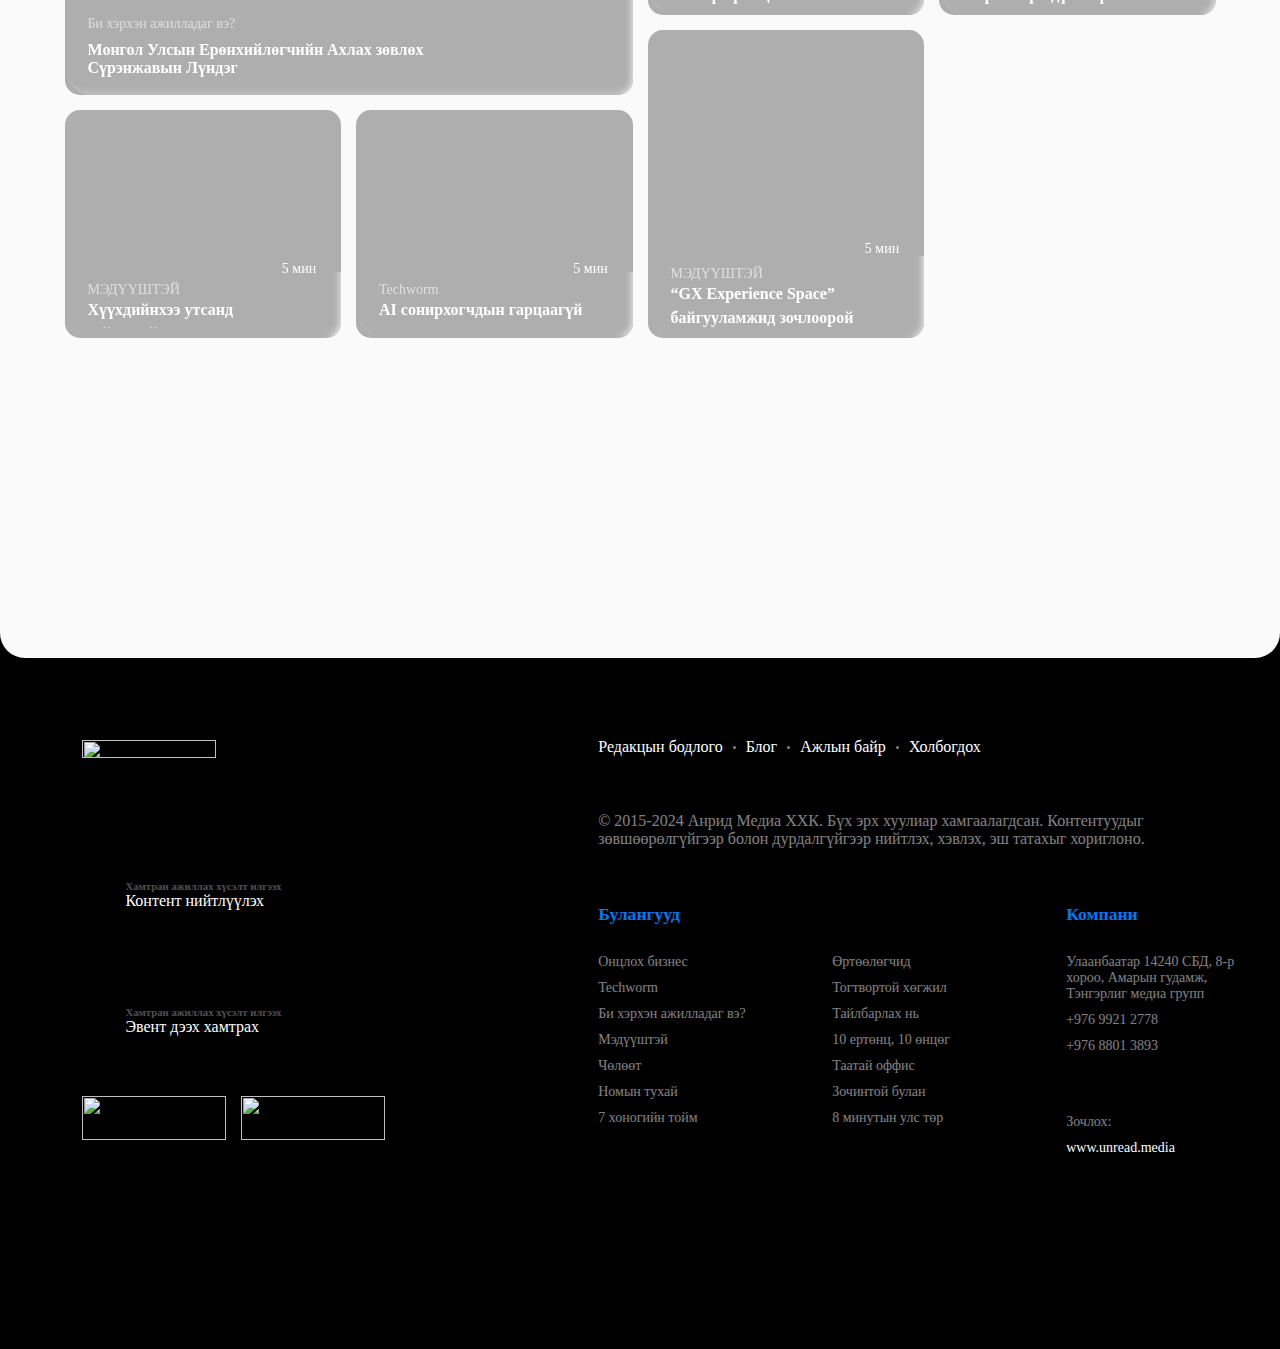
==== commit 533eed59: "unread clone home page duusav" ====
--- a/index.html
+++ b/index.html
@@ -608,18 +608,21 @@
                   баяртай
                 </h4>
               </div>
+              <div class="min-in-box">5 мин</div>
             </div>
             <div class="box box2 tiny-box">
               <div class="text-in-box">
                 <h6>Би хэрхэн ажилладаг вэ?</h6>
                 <h4>М Банкны Гүйцэтгэх захирал Л.Соронзонболд</h4>
               </div>
+              <div class="min-in-box">5 мин</div>
             </div>
             <div class="box box3 tiny-box">
               <div class="text-in-box">
                 <h6>Номын тухай</h6>
                 <h4>Таны хүүхдийг зурагт номын ертөнцтэй танилцуула...</h4>
               </div>
+              <div class="min-in-box">5 мин</div>
             </div>
           </div>
           <div class="content-box box-right">
@@ -628,24 +631,28 @@
                 <h6>7 Хоногийн Тойм</h6>
                 <h4>Гэм буруутан + Дээж цуглуулагч + Код бичигч</h4>
               </div>
+              <div class="min-in-box">5 мин</div>
             </div>
             <div class="box box5 small-box">
               <div class="text-in-box">
                 <h6>Өртөөлөгчид</h6>
                 <h4>Дэлхийд эгшиглэх монгол аялгууг амилуулагч “Чөл...</h4>
               </div>
+              <div class="min-in-box">5 мин</div>
             </div>
             <div class="box box6 medium-box">
               <div class="text-in-box">
                 <h6>Чөлөөт</h6>
                 <h4>Зуны спортын их наадмуудыг Кока-Колатай хамт Це...</h4>
               </div>
+              <div class="min-in-box">5 мин</div>
             </div>
             <div class="box box7 medium-box">
               <div class="text-in-box">
                 <h6>Чөлөөт</h6>
                 <h4>3x3 сагсан бөмбөгийн тамирчин О.Хулангийн онцло...</h4>
               </div>
+              <div class="min-in-box">5 мин</div>
             </div>
           </div>
           <div class="content-box box-left">
@@ -657,18 +664,21 @@
                   ялагч E-Geree
                 </h4>
               </div>
+              <div class="min-in-box">5 мин</div>
             </div>
             <div class="box box9 tiny-box">
               <div class="text-in-box">
                 <h6>МЭДҮҮШТЭЙ</h6>
                 <h4>Unread зочлов: Дулаан мэдрэмжээр нөмрөх "Нөмөр"...</h4>
               </div>
+              <div class="min-in-box">5 мин</div>
             </div>
             <div class="box box10 tiny-box">
               <div class="text-in-box">
                 <h6>МЭДҮҮШТЭЙ</h6>
                 <h4>Ард Кидс: Хүүхдэдээ бэлэглэх хөрөнгө оруулалтыг...</h4>
               </div>
+              <div class="min-in-box">5 мин</div>
             </div>
           </div>
           <div class="content-box box-right">
@@ -677,24 +687,28 @@
                 <h6>Techworm</h6>
                 <h4>Код бичихгүйгээр бизнесээ эхлүүлэх боломж + Unr...</h4>
               </div>
+              <div class="min-in-box">5 мин</div>
             </div>
             <div class="box box12 small-box">
               <div class="text-in-box">
                 <h6>МЭДҮҮШТЭЙ</h6>
                 <h4>Мөнгөний үнэ цэнийг хүүхдэд ойлгуулах сонирхолт...</h4>
               </div>
+              <div class="min-in-box">5 мин</div>
             </div>
             <div class="box box13 medium-box">
               <div class="text-in-box">
                 <h6>Techworm</h6>
                 <h4>2024 оны эхний хагаст нээлтээ хийсэн монгол аппууд</h4>
               </div>
+              <div class="min-in-box">5 мин</div>
             </div>
             <div class="box box14 medium-box">
               <div class="text-in-box">
                 <h6>МЭДҮҮШТЭЙ</h6>
                 <h4>Тоёота Сэйлс Монголиа ХХК-ийн эхлүүлж буй автом...</h4>
               </div>
+              <div class="min-in-box">5 мин</div>
             </div>
           </div>
           <div class="content-box box-left">
@@ -705,18 +719,21 @@
                   Монгол Улсын Ерөнхийлөгчийн Ахлах зөвлөх Сүрэнжавын Лүндэг
                 </h4>
               </div>
+              <div class="min-in-box">5 мин</div>
             </div>
             <div class="box box16 tiny-box">
               <div class="text-in-box">
                 <h6>МЭДҮҮШТЭЙ</h6>
                 <h4>Хүүхдийнхээ утсанд зайлшгүй суулгах топ 5 апп</h4>
               </div>
+              <div class="min-in-box">5 мин</div>
             </div>
             <div class="box box17 tiny-box">
               <div class="text-in-box">
                 <h6>Techworm</h6>
                 <h4>AI сонирхогчдын гарцаагүй очих ганц арга хэмжээ</h4>
               </div>
+              <div class="min-in-box">5 мин</div>
             </div>
           </div>
           <div class="content-box box-right">
@@ -725,18 +742,21 @@
                 <h6>МЭДҮҮШТЭЙ</h6>
                 <h4>Хүүхэдтэйгээ мөнгөний талаар ярилцах хамгийн з...</h4>
               </div>
+              <div class="min-in-box">5 мин</div>
             </div>
             <div class="box box19 small-box">
               <div class="text-in-box">
                 <h6>Тогтвортой хөгжил</h6>
                 <h4>20 жилийн дараах хоолны ширээ: Ирээдүйн хүнс то...</h4>
               </div>
+              <div class="min-in-box">5 мин</div>
             </div>
             <div class="box box20 medium-box">
               <div class="text-in-box">
                 <h6>МЭДҮҮШТЭЙ</h6>
                 <h4>“GX Experience Space” байгууламжид зочлоорой</h4>
               </div>
+              <div class="min-in-box">5 мин</div>
             </div>
           </div>
         </div>
@@ -833,22 +853,22 @@
           </div>
         </div>
         <div class="social-links">
-          <a href="#">
+          <a class="fb-btn" href="#">
             <p><i class="fa-brands fa-square-facebook"></i></p
           ></a>
-          <a href="#"
+          <a class="twtr-btn" href="#"
             ><p><i class="fa-brands fa-twitter"></i></p
           ></a>
-          <a href="#"
+          <a class="ig-btn" href="#"
             ><p><i class="fa-brands fa-instagram"></i></p
           ></a>
-          <a href="#"
+          <a class="lk-btn" href="#"
             ><p><i class="fa-brands fa-linkedin-in"></i></p
           ></a>
-          <a href="#"
+          <a class="yt-btn" href="#"
             ><p><i class="fa-brands fa-youtube"></i></p
           ></a>
-          <a href="#"
+          <a class="sc-btn" href="#"
             ><p><i class="fa-brands fa-soundcloud"></i></p
           ></a>
         </div>
--- a/home.css
+++ b/home.css
@@ -138,7 +138,7 @@
   }
 }
 
-.social-links {
+nav .social-links {
   display: flex;
   justify-content: center;
   align-items: center;
@@ -663,15 +663,13 @@
 }
 
 section .box {
-  /* width: 100%;
-  height: 100%; */
   background-position: center;
   background-size: cover;
   overflow: hidden;
   transition: all 0.3s;
   position: relative;
   border-radius: 15px;
-  background-color: rgba(0, 0, 0, 0.1);
+  background-color: rgba(0, 0, 0, 0.3);
   background-blend-mode: darken;
 }
 
@@ -774,8 +772,22 @@
   bottom: 0;
   left: 0;
   color: #fff;
-  padding: 1rem 2rem;
-  border-radius: 0 0 15px 15px;
+  padding: 10px 23px;
+  border-radius: 0 0 1.8rem 1.8rem;
+}
+
+section .box .min-in-box {
+  -webkit-backdrop-filter: blur(10px);
+  backdrop-filter: blur(30px);
+  position: absolute;
+  background-color: transparent;
+  z-index: 2;
+  bottom: 25%;
+  right: 5%;
+  color: #fff;
+  font-size: 14px;
+  padding: 4px 11px;
+  border-radius: 7px;
 }
 
 section .box > div {
@@ -786,19 +798,21 @@
 
 section .box .text-in-box h6 {
   opacity: 0.6;
-  font-weight: 100;
-}
-
-section .box1 h4,
-section .box2 h4,
-section .box3 h4,
-section .box4 h4 {
-  width: 210px;
-  height: 100%;
-}
-
-section .box-big .text-in-box h4 {
+  font-weight: 400;
+  font-size: 14px;
+}
+
+section .small-box h4,
+section .medium-box h4,
+section .tiny-box h4 {
+  width: 220px;
+  overflow: hidden;
+  line-height: 1.5rem;
+}
+
+section .big-box .text-in-box h4 {
   width: 350px;
+  overflow: hidden;
 }
 
 footer {
@@ -979,6 +993,41 @@
 }
 
 .footer .social-links a {
-  font-size: 3rem;
+  font-size: 2.5rem;
   color: #888888;
-}
+  text-decoration: none;
+  transition: ease-in-out 0.3s;
+  opacity: 0.4;
+}
+
+.footer .social-links a:hover {
+  opacity: 1;
+}
+
+.footer .social-links .fb-btn:hover {
+  color: #1877f2;
+}
+
+.footer .social-links .twtr-btn:hover {
+  color: #1da1f2;
+}
+
+.footer .social-links .ig-btn:hover {
+  background: -webkit-linear-gradient(#f9ce34, #ee2a7b, #6228d7);
+  -webkit-background-clip: text;
+  -webkit-text-fill-color: transparent;
+}
+
+.footer .social-links .lk-btn:hover {
+  color: #0077b5;
+}
+
+.footer .social-links .yt-btn:hover {
+  color: red;
+}
+
+.footer .social-links .sc-btn:hover {
+  background: -webkit-linear-gradient(#ff8800, #ff3300);
+  -webkit-background-clip: text;
+  -webkit-text-fill-color: transparent;
+}
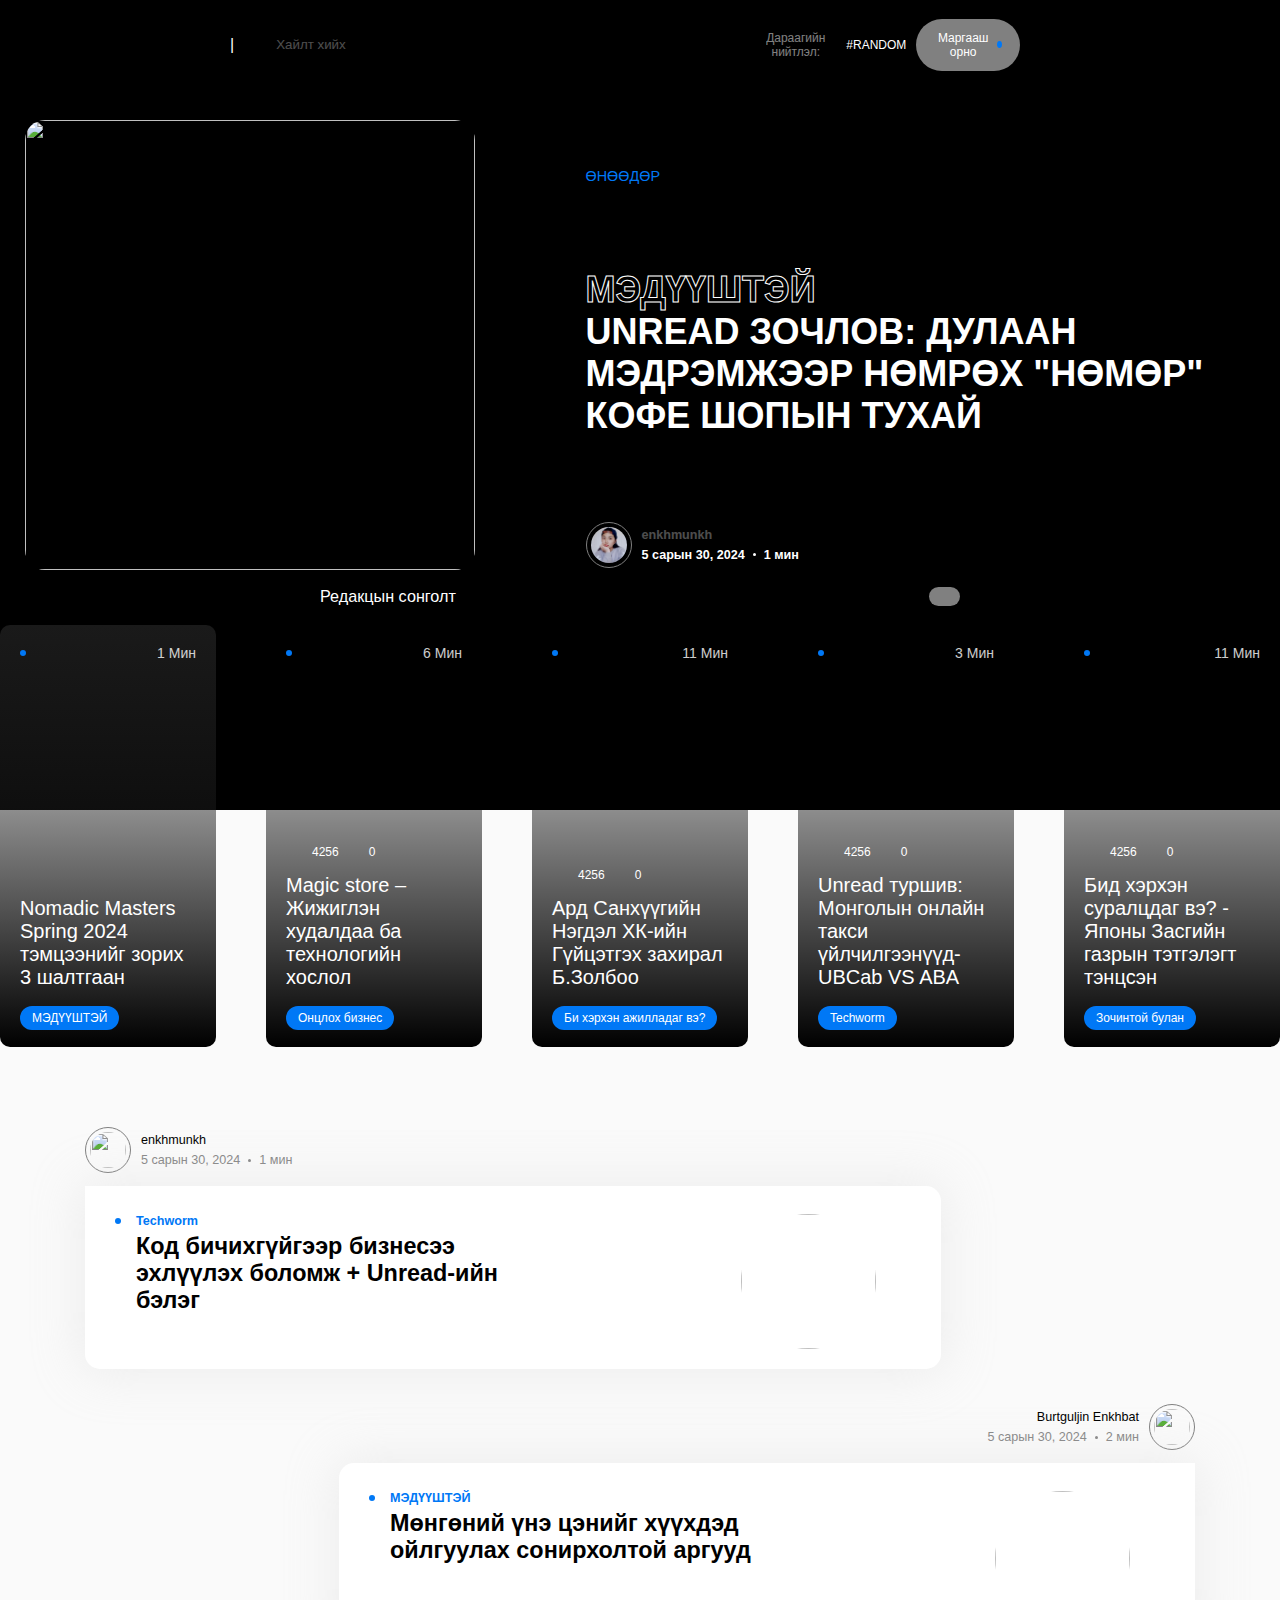
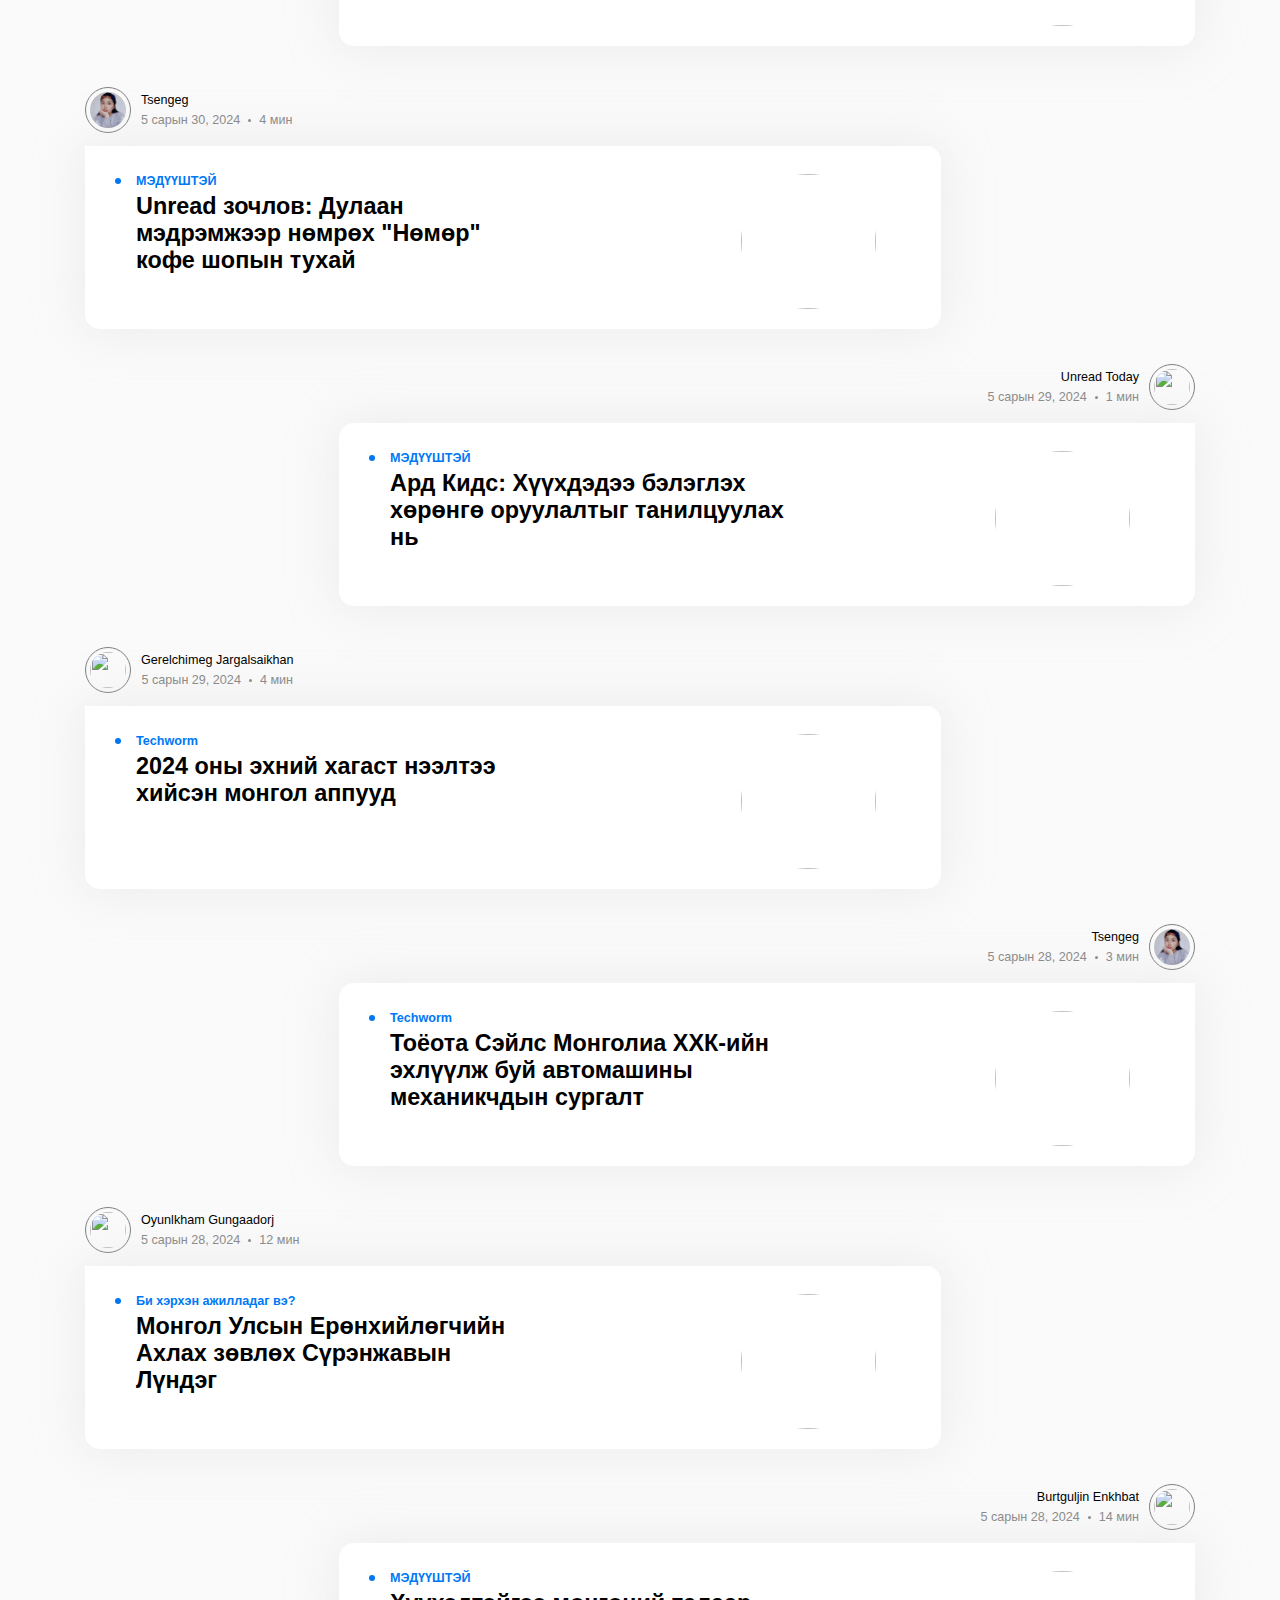
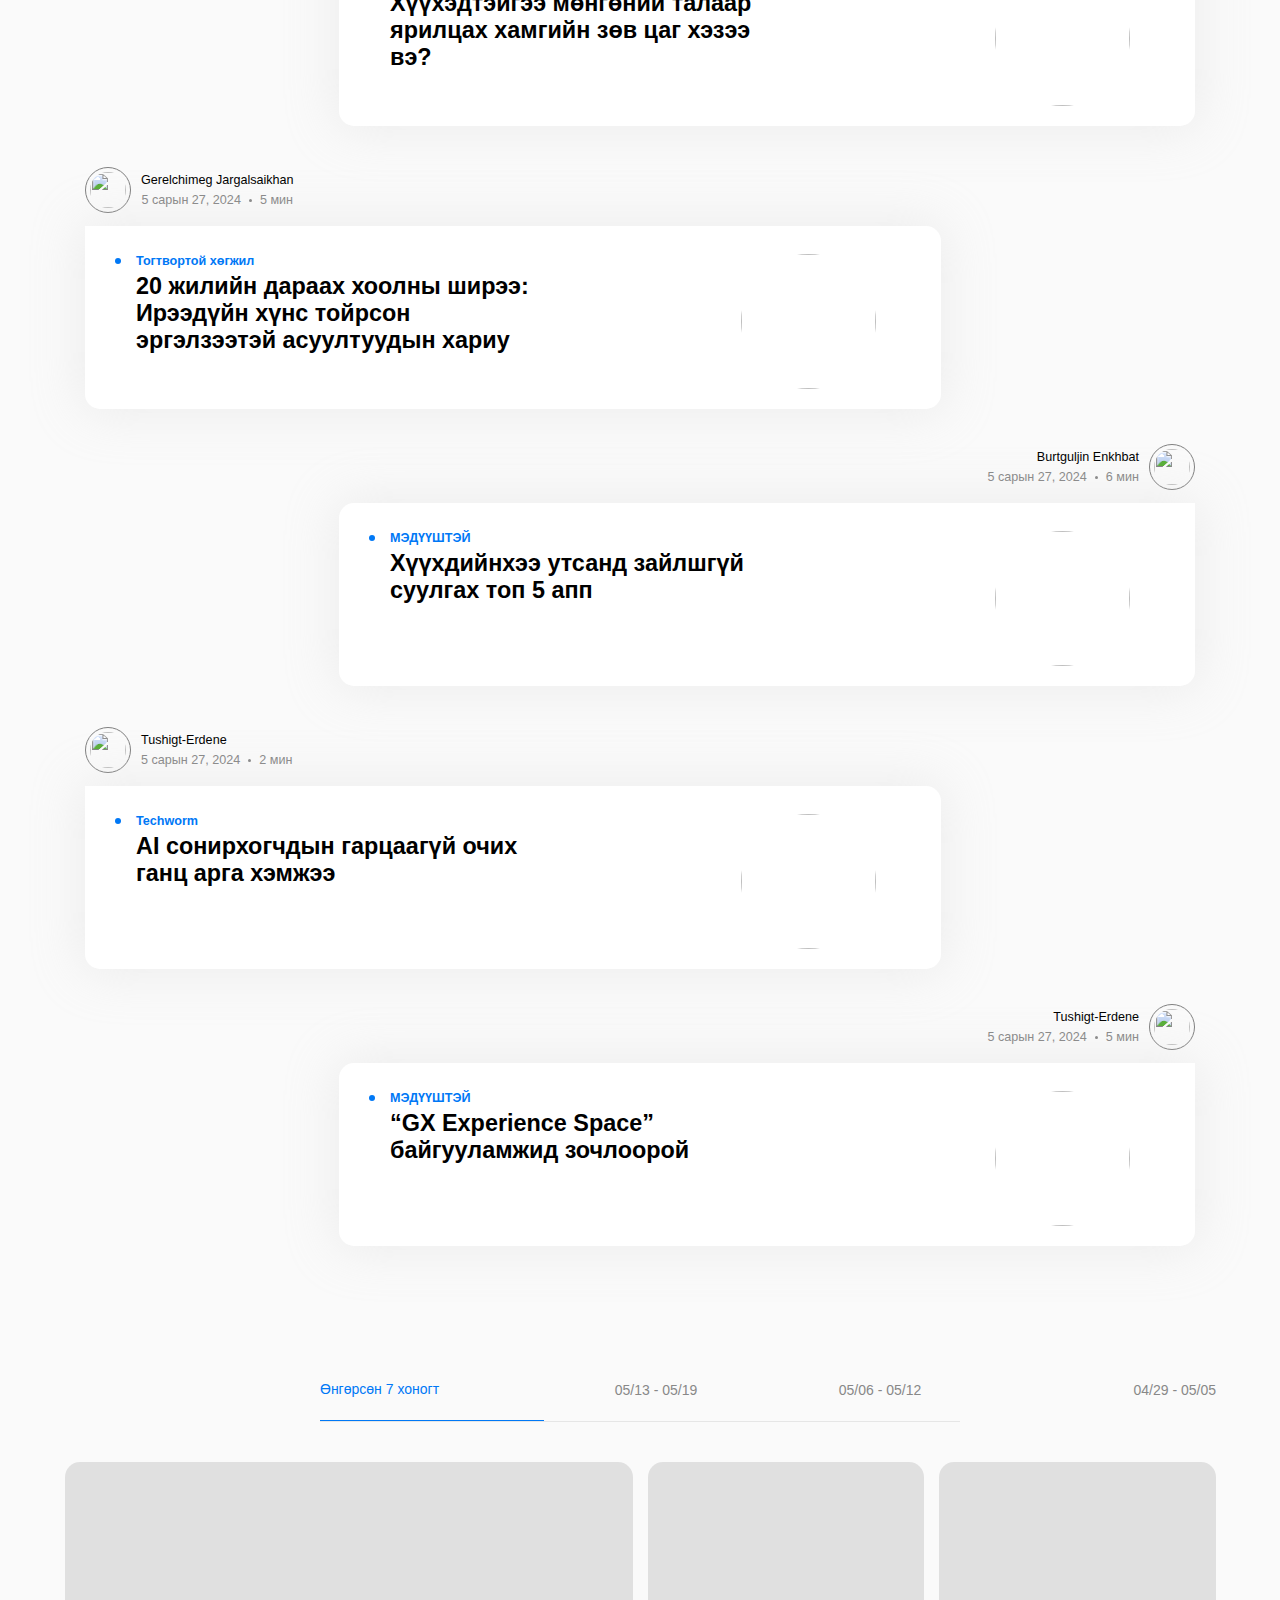
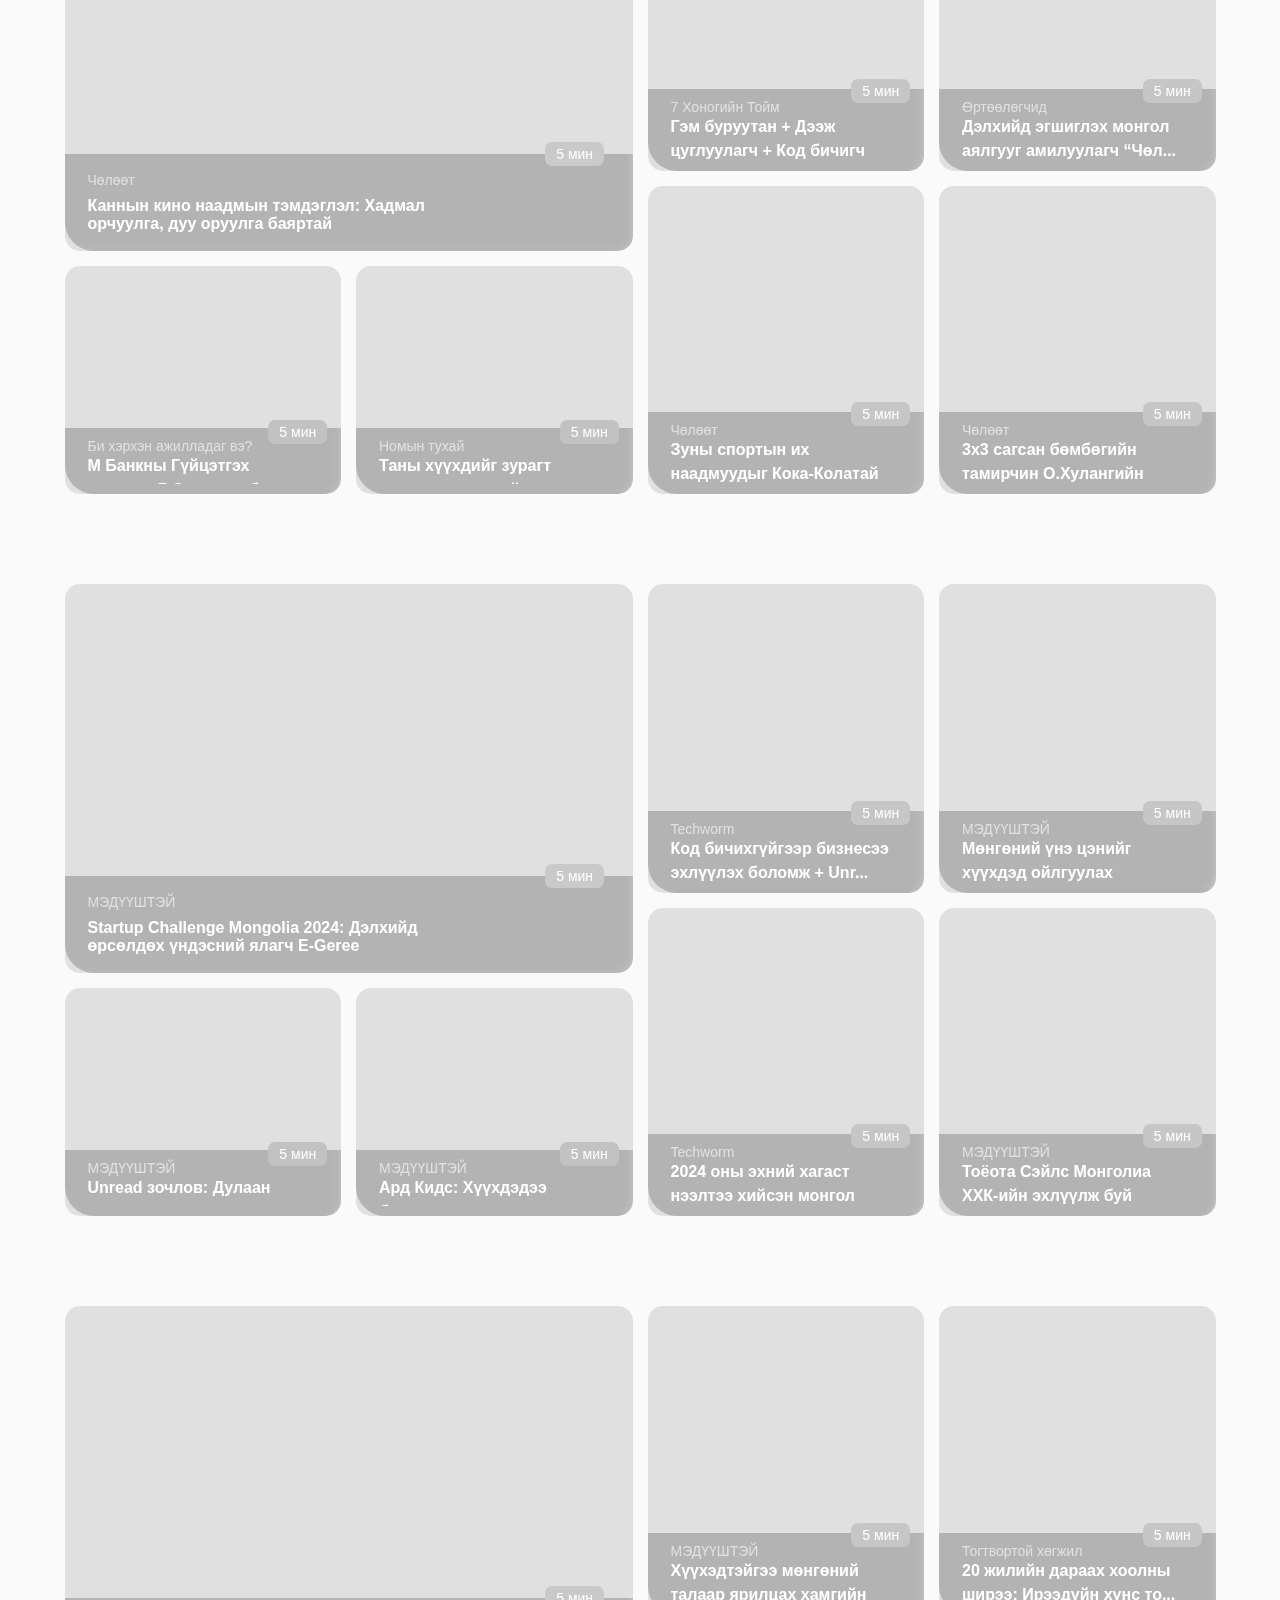
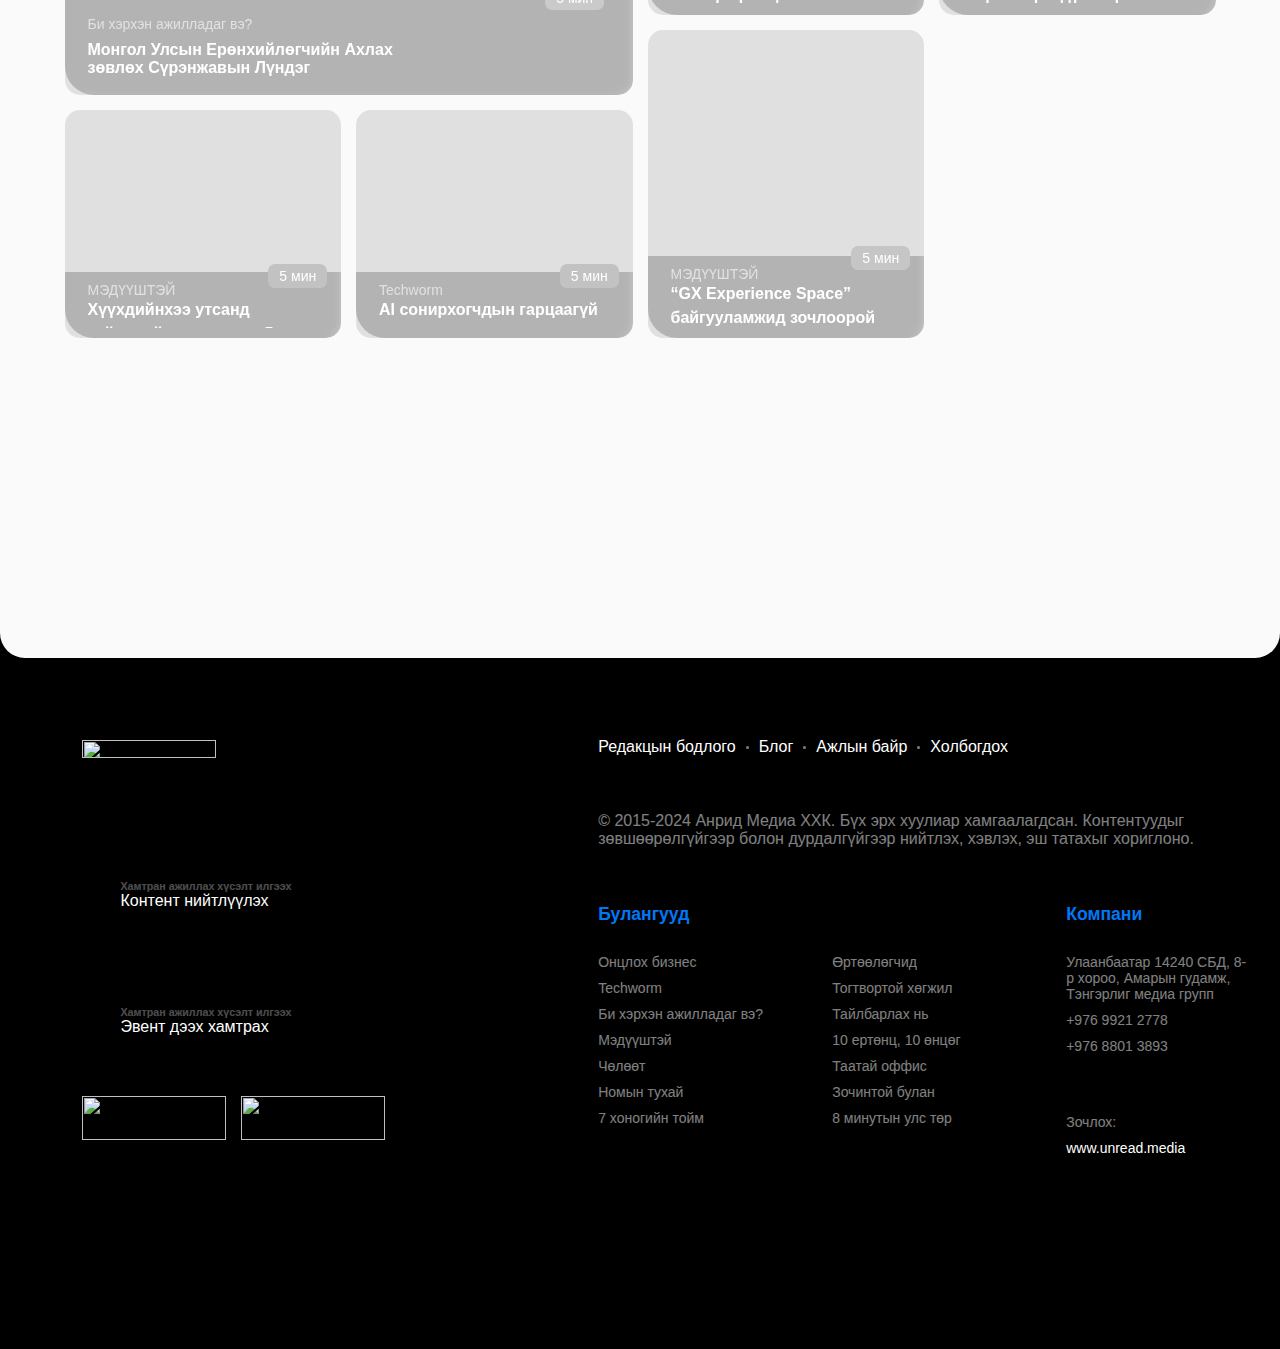
==== commit ef7c400d: "unread clone font soliv, zuragnii link ugj soliv" ====
--- a/index.html
+++ b/index.html
@@ -54,7 +54,7 @@
       <div class="hero">
         <div class="hover">
           <img
-            src="/files/header.images/cafenumur1.jpg"
+            src="https://unread.today/files/e8e08e0b-2c4f-4f62-83e2-43a512c166d6/4b500d1101336e8a3f6be8fb4521c6c7_square.jpg"
             alt=""
             class="hover-img"
           />
--- a/home.css
+++ b/home.css
@@ -1,6 +1,6 @@
 * {
   margin: 0;
-  font-family: "SF Display, Helvetica, Arial, sans-serif";
+  font-family: sans-serif;
 }
 
 body {
@@ -17,7 +17,7 @@
       rgba(0, 0, 0, 0.5) 40%,
       rgba(0, 0, 0, 1) 100%
     ),
-    url(./files/header.images/cafenumur.jpg);
+    url("https://unread.today/files/e8e08e0b-2c4f-4f62-83e2-43a512c166d6/4b500d1101336e8a3f6be8fb4521c6c7_square.jpg");
   background-size: cover;
   background-position: center;
   background-position-y: 85%;
@@ -669,7 +669,7 @@
   transition: all 0.3s;
   position: relative;
   border-radius: 15px;
-  background-color: rgba(0, 0, 0, 0.3);
+  background-color: rgba(0, 0, 0, 0.1);
   background-blend-mode: darken;
 }
 
@@ -766,6 +766,7 @@
 section .box .text-in-box {
   -webkit-backdrop-filter: blur(4px);
   backdrop-filter: blur(4px);
+  background-color: rgba(0, 0, 0, 0.2);
   width: 100%;
   height: 20%;
   position: absolute;
@@ -776,13 +777,13 @@
   border-radius: 0 0 1.8rem 1.8rem;
 }
 
-section .box .min-in-box {
+.section .box .min-in-box {
   -webkit-backdrop-filter: blur(10px);
   backdrop-filter: blur(30px);
   position: absolute;
   background-color: transparent;
   z-index: 2;
-  bottom: 25%;
+  bottom: 22%;
   right: 5%;
   color: #fff;
   font-size: 14px;
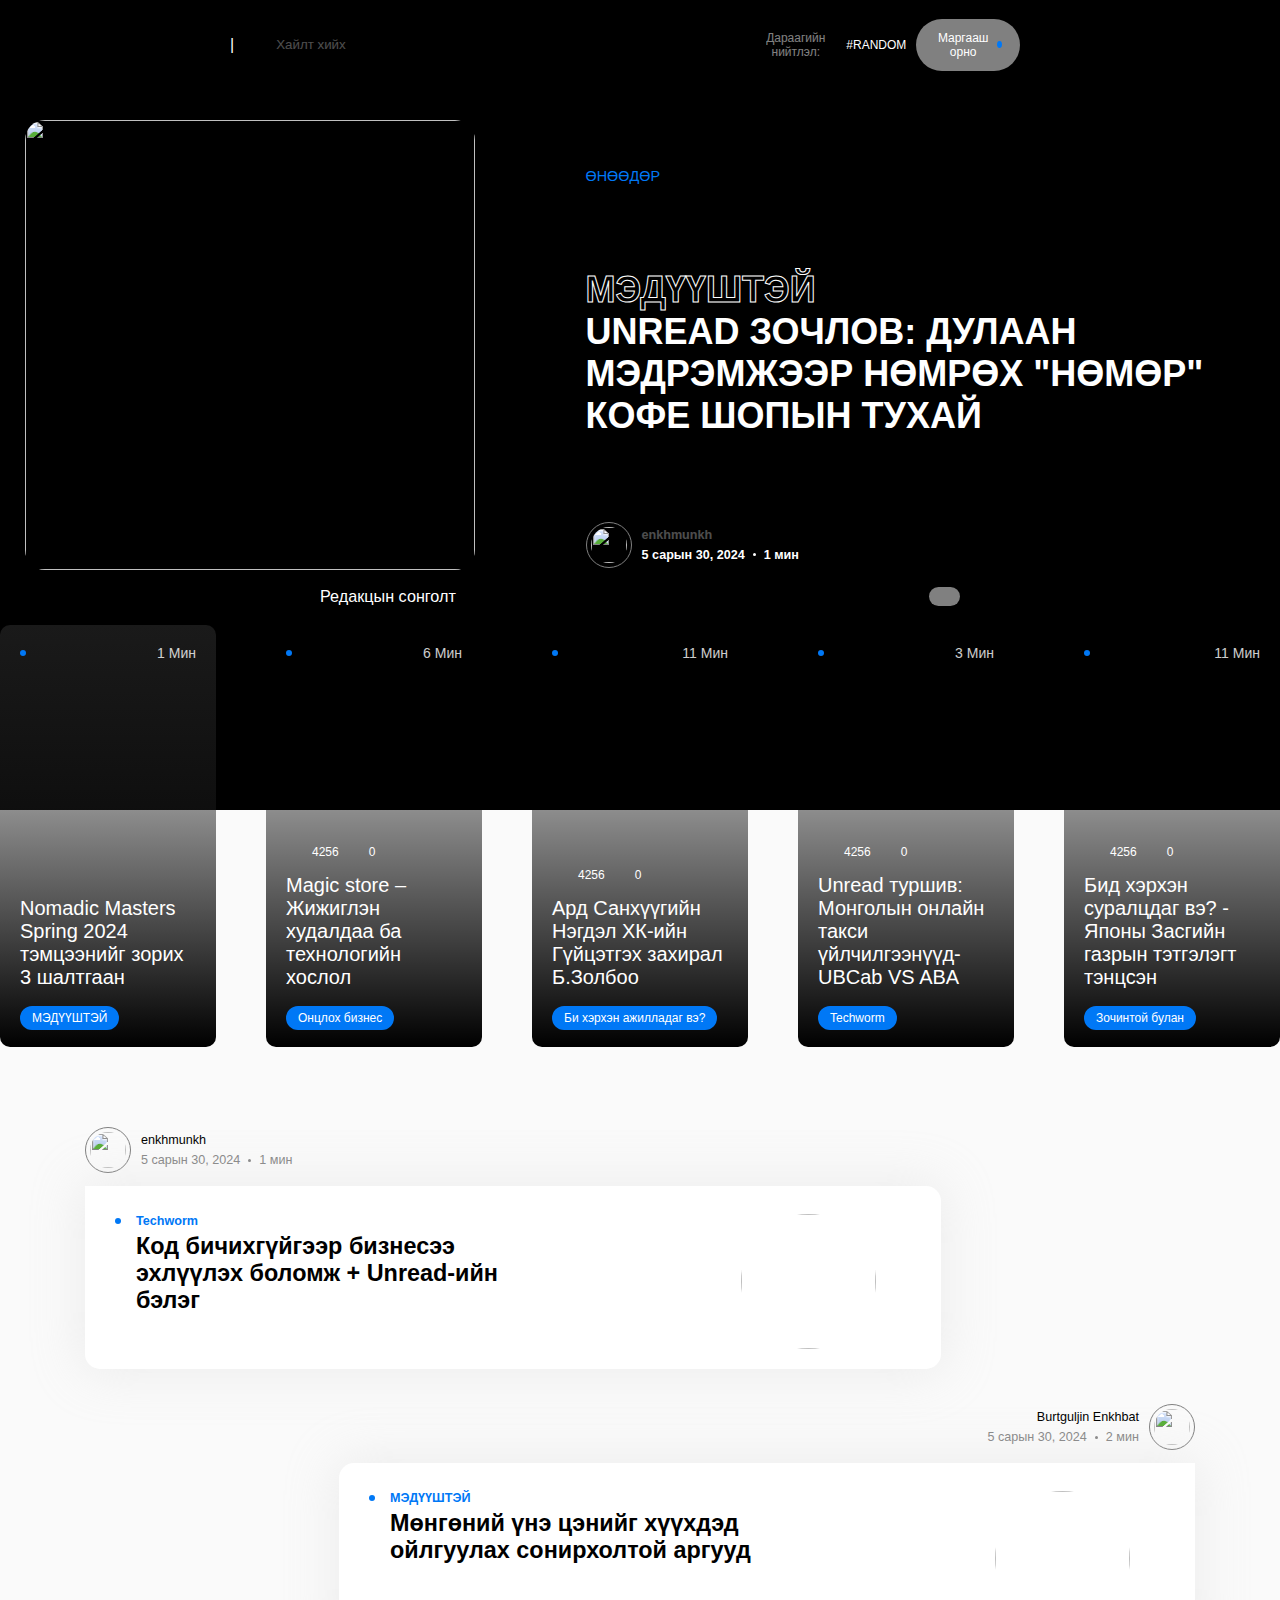
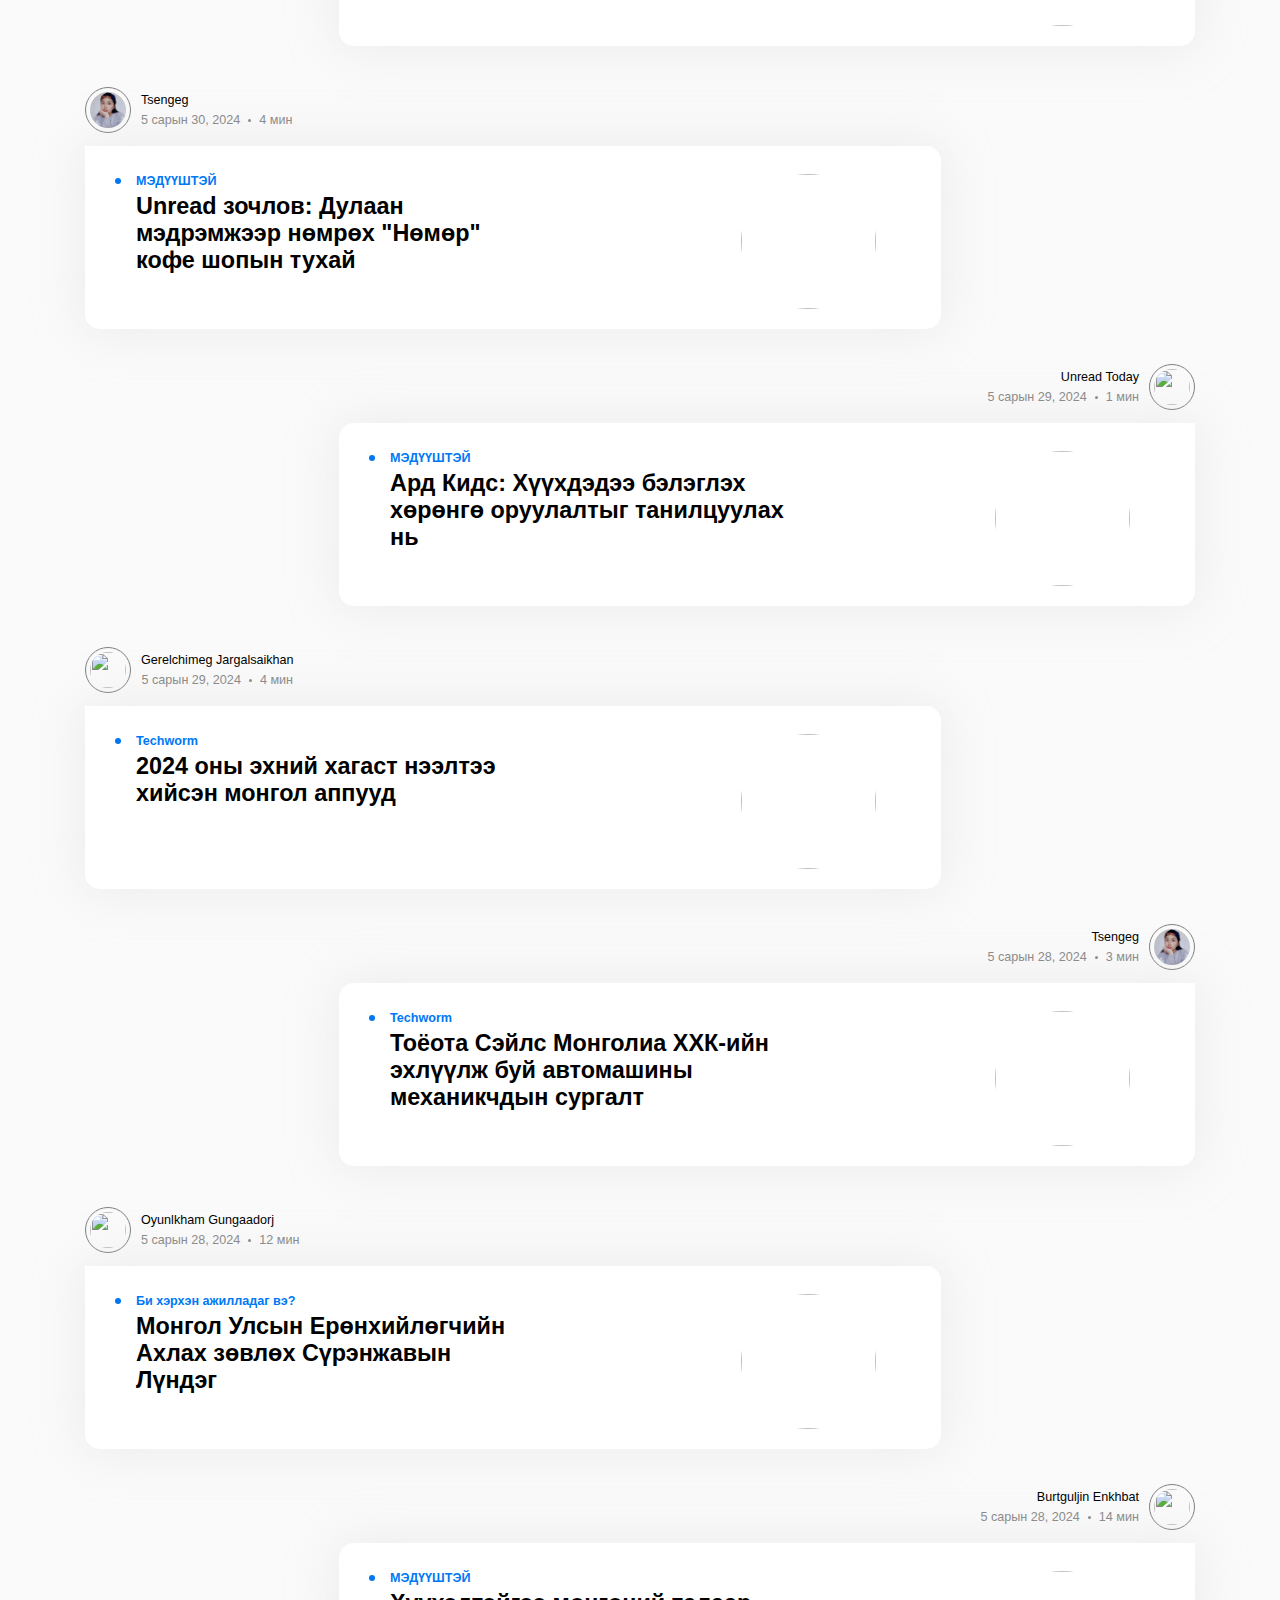
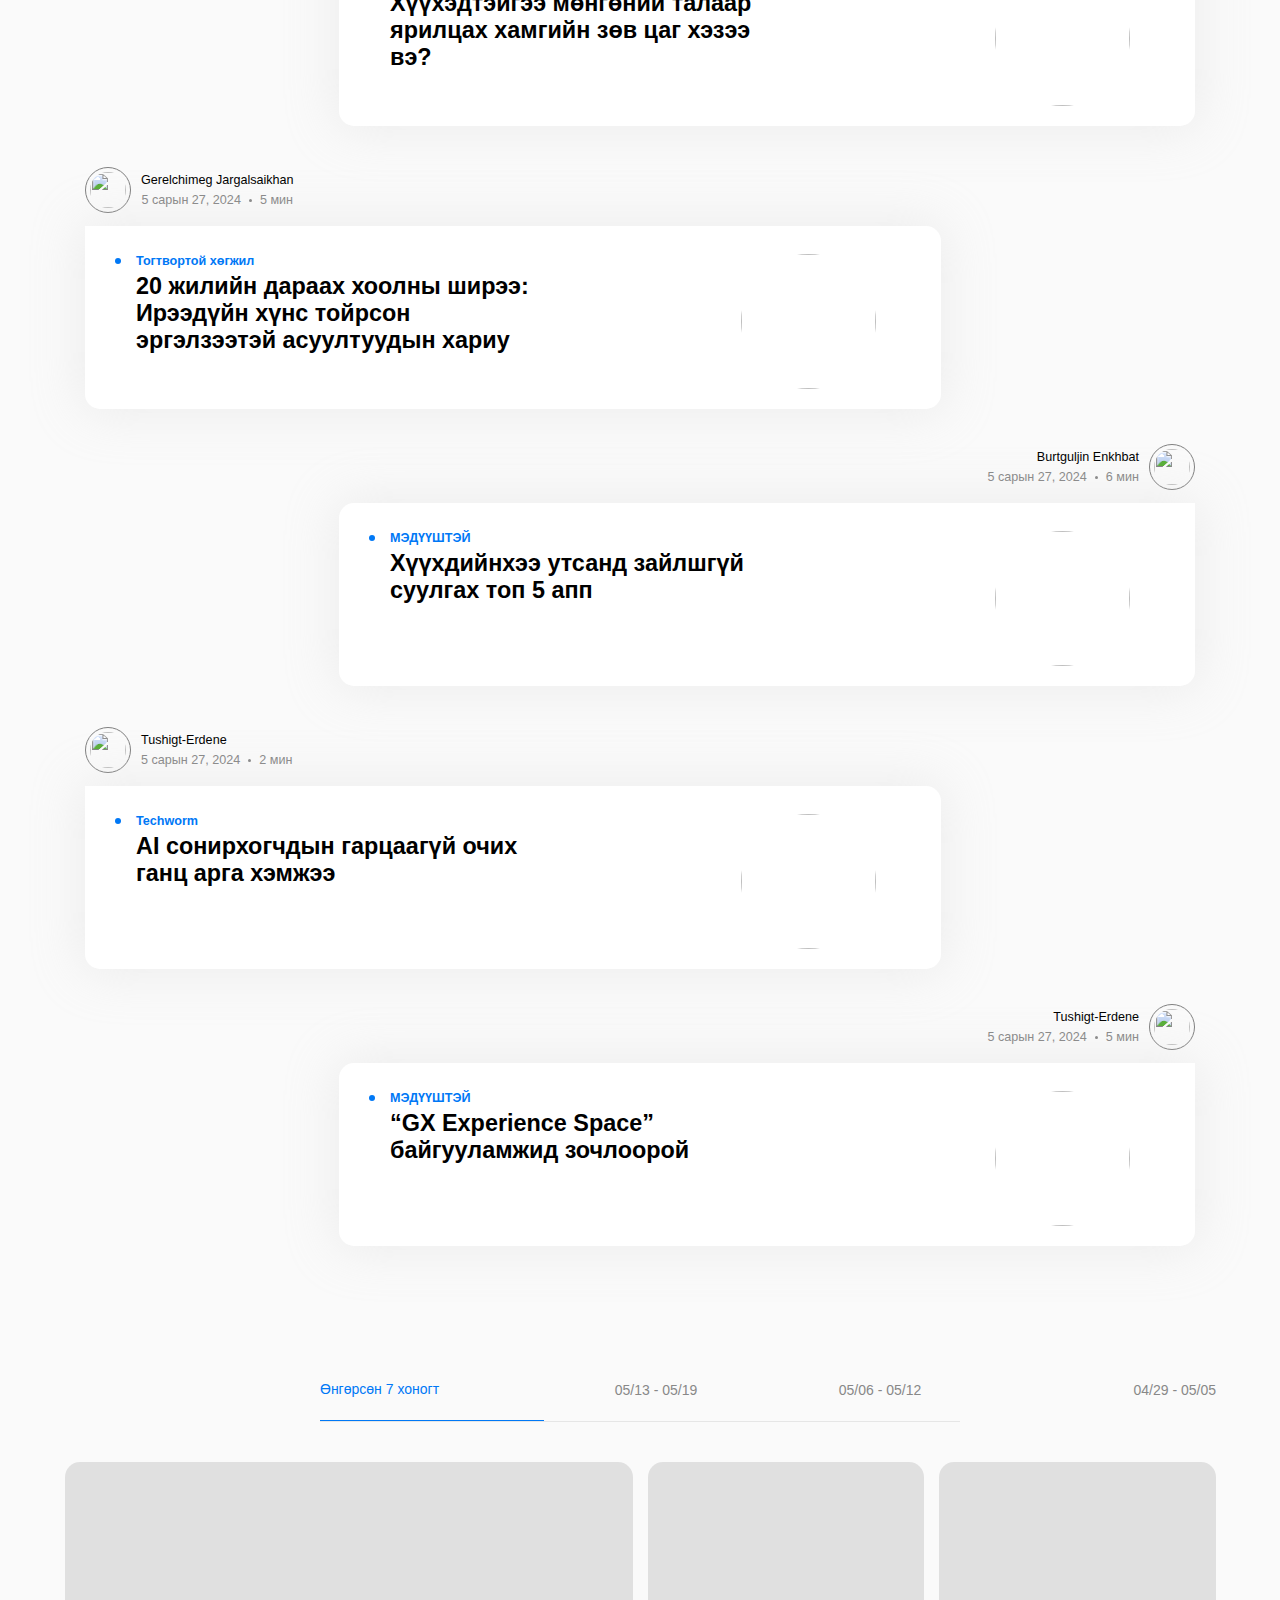
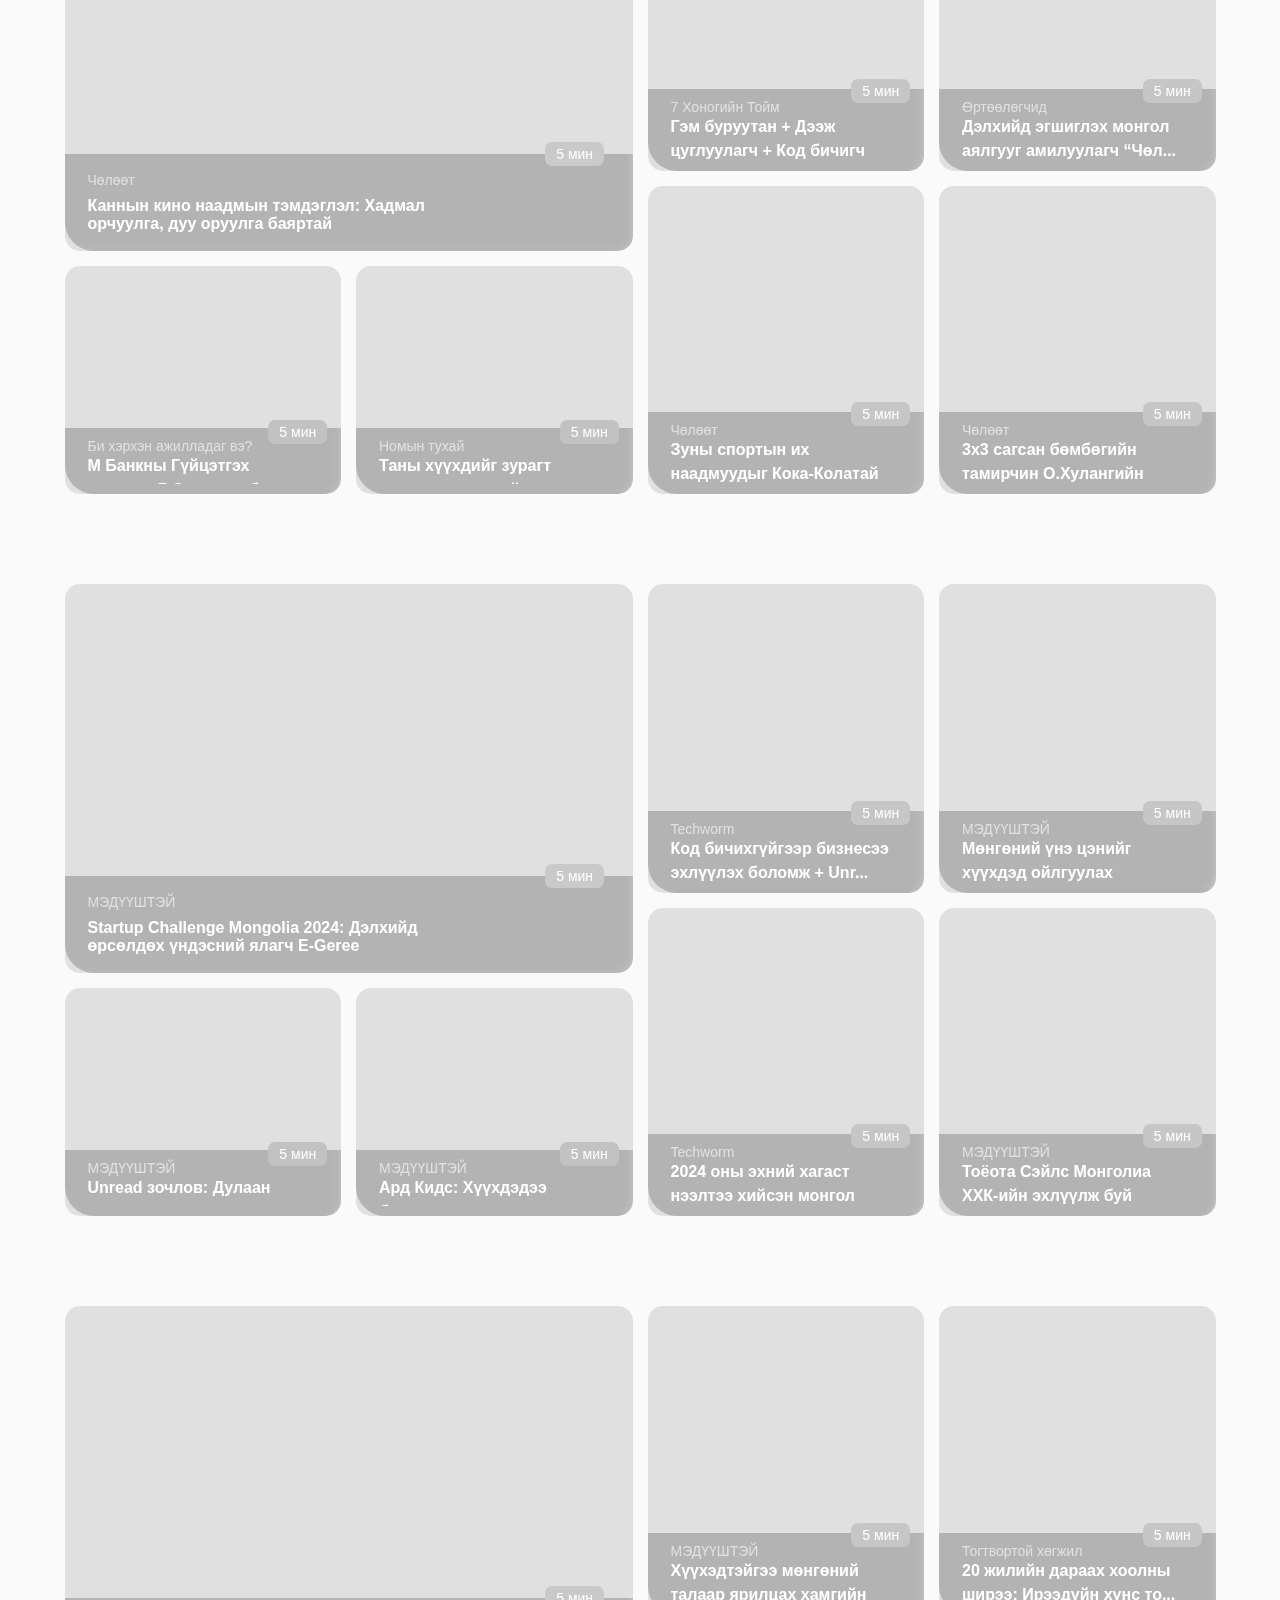
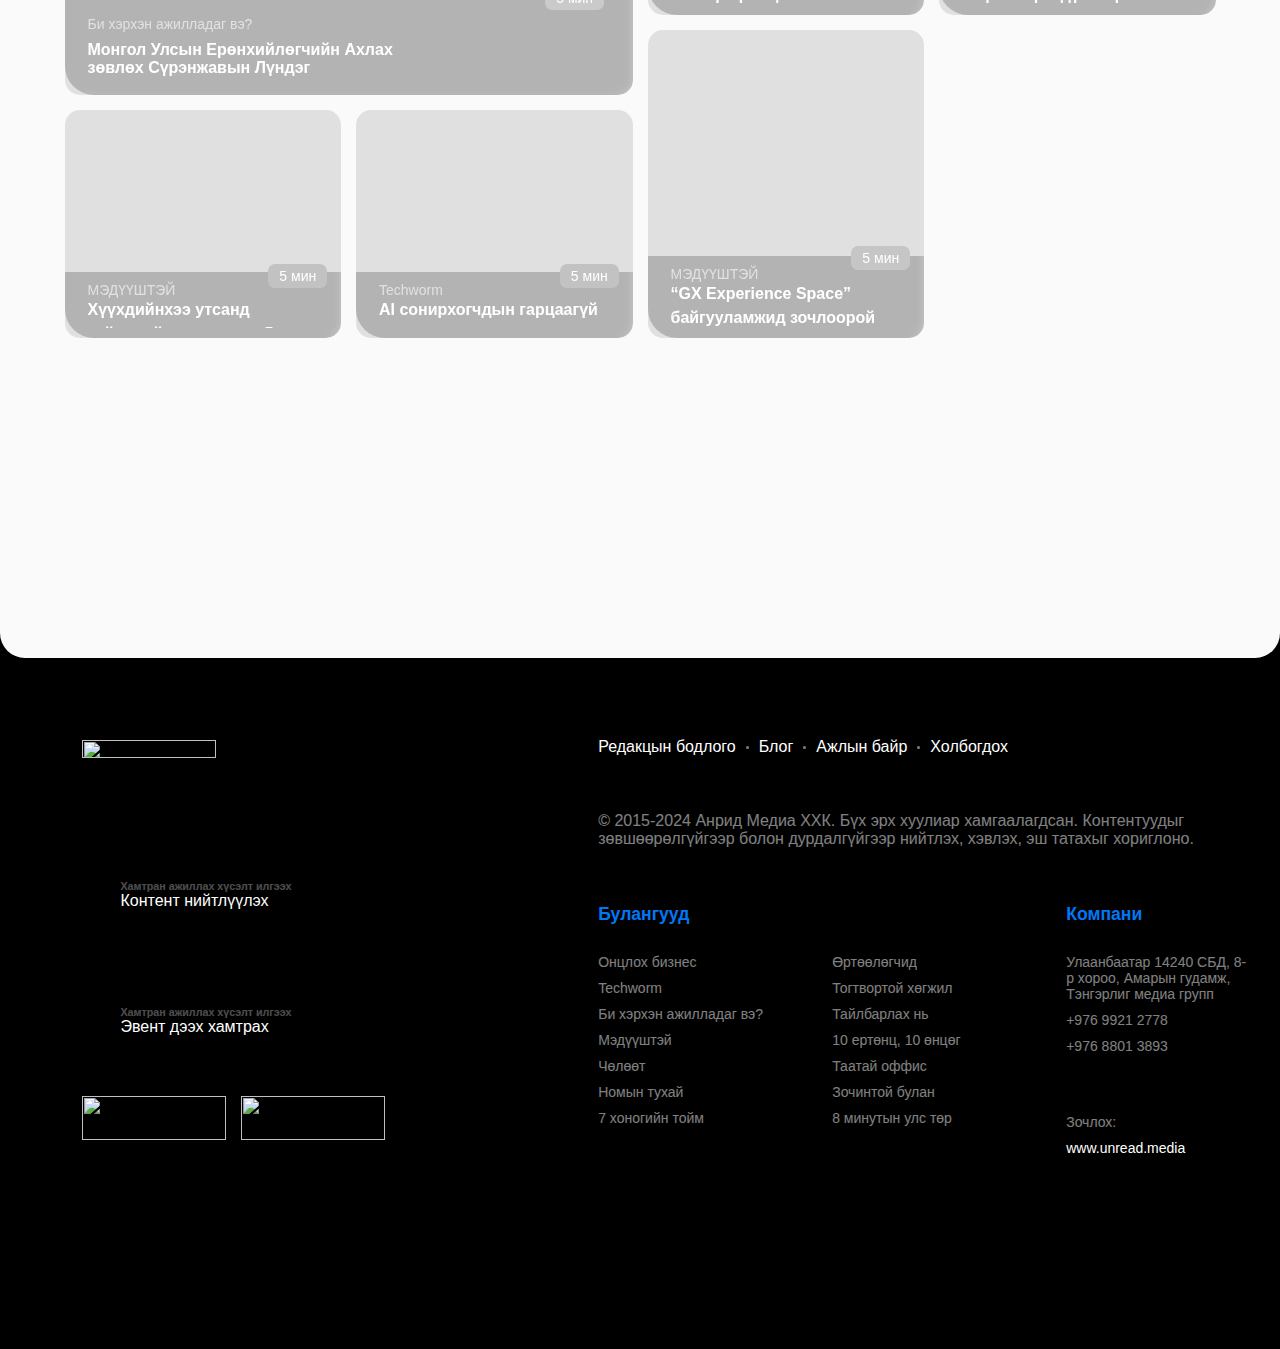
==== commit cf783ff4: "zurag nii code ynzlav" ====
--- a/index.html
+++ b/index.html
@@ -69,7 +69,7 @@
           </div>
           <div class="author">
             <div class="img">
-              <img src="/files/header.images/girl.jpg" alt="" />
+              <img src="/.files/header.images/girl.jpg" alt="" />
             </div>
             <div class="author_1">
               <span>enkhmunkh</span>
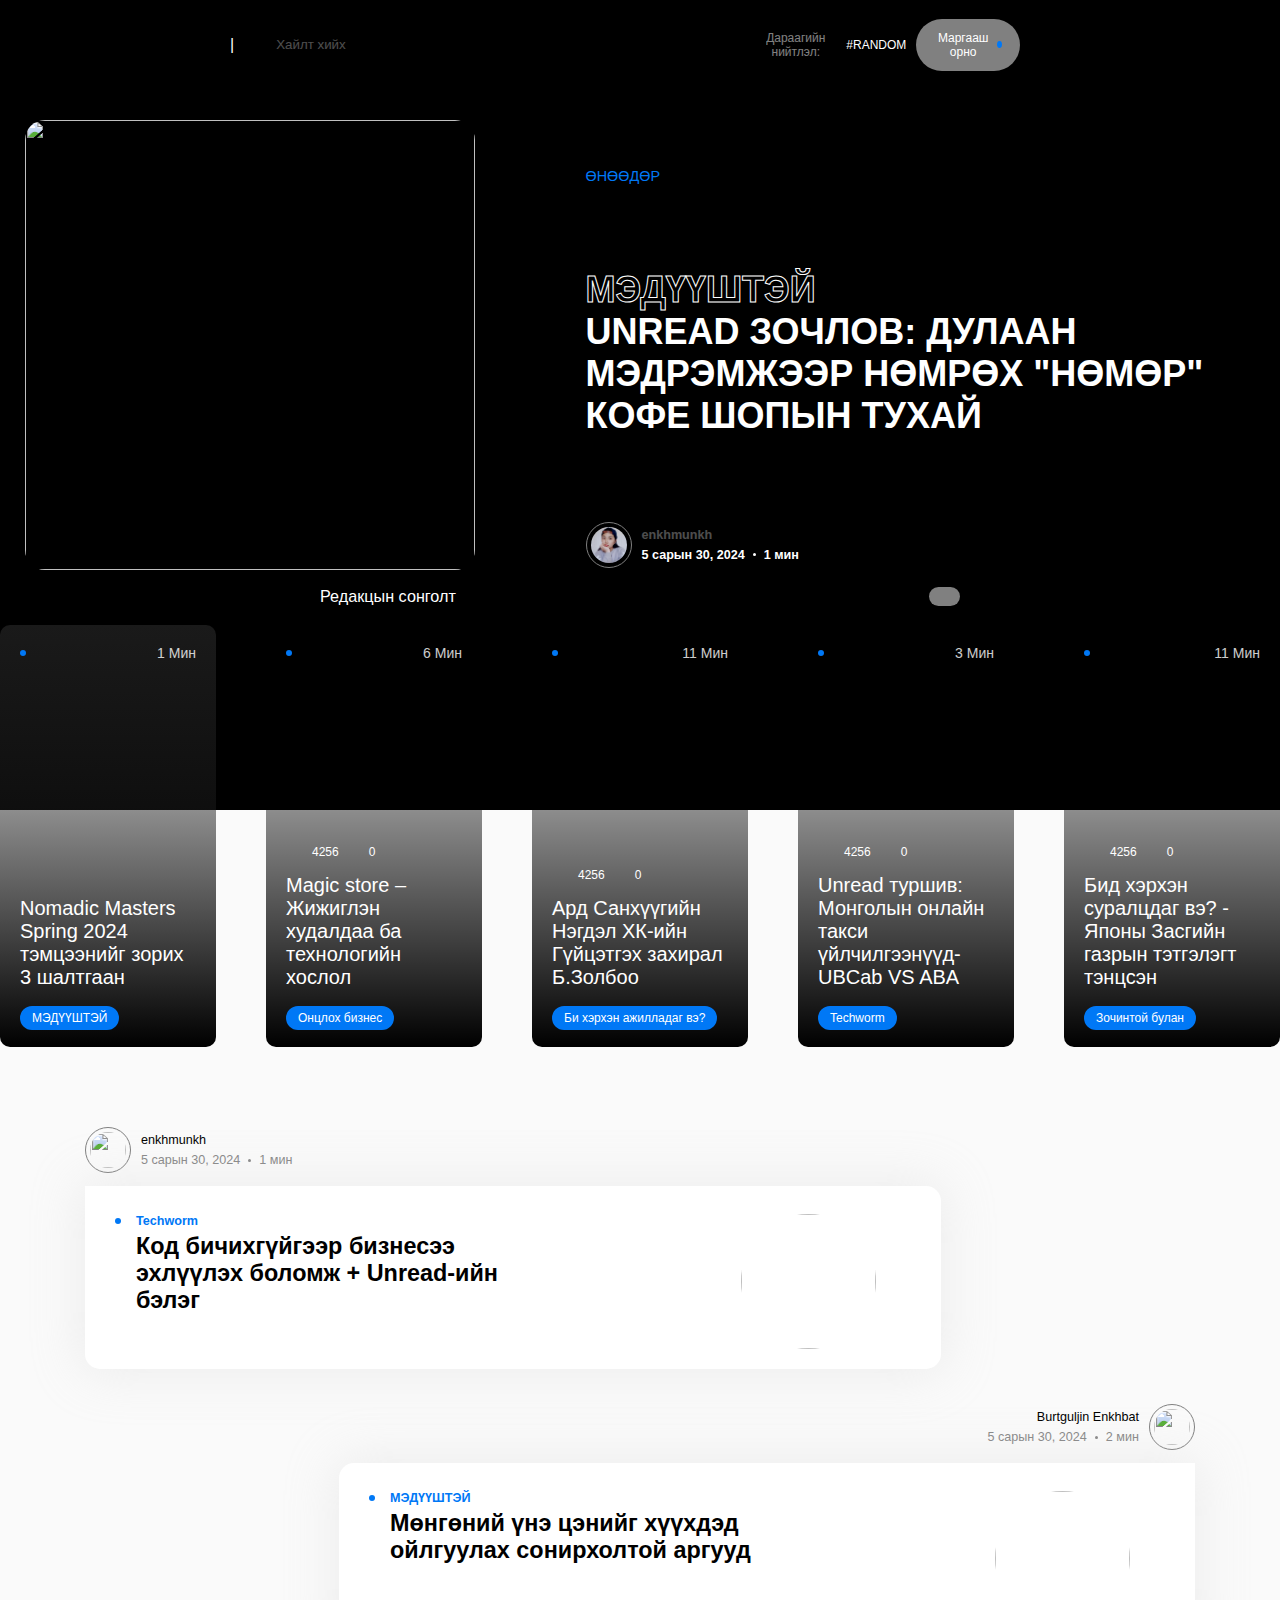
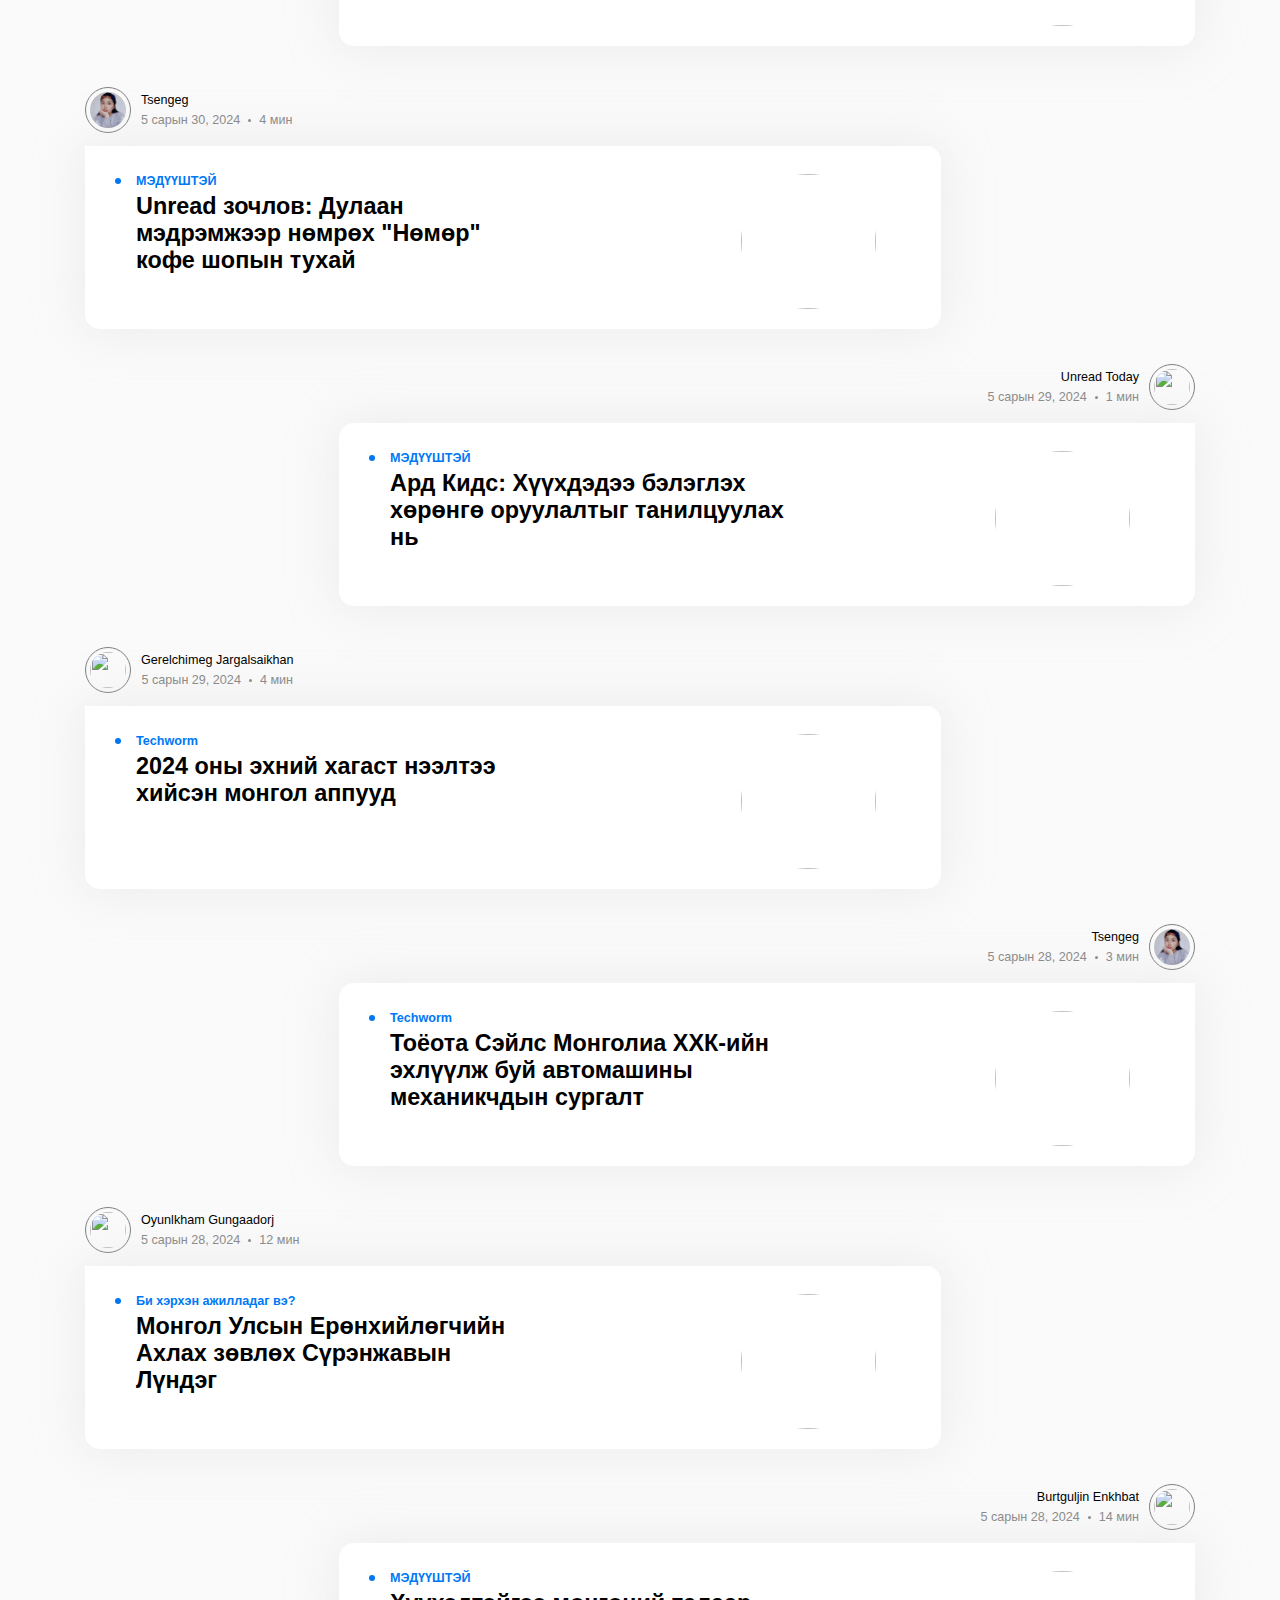
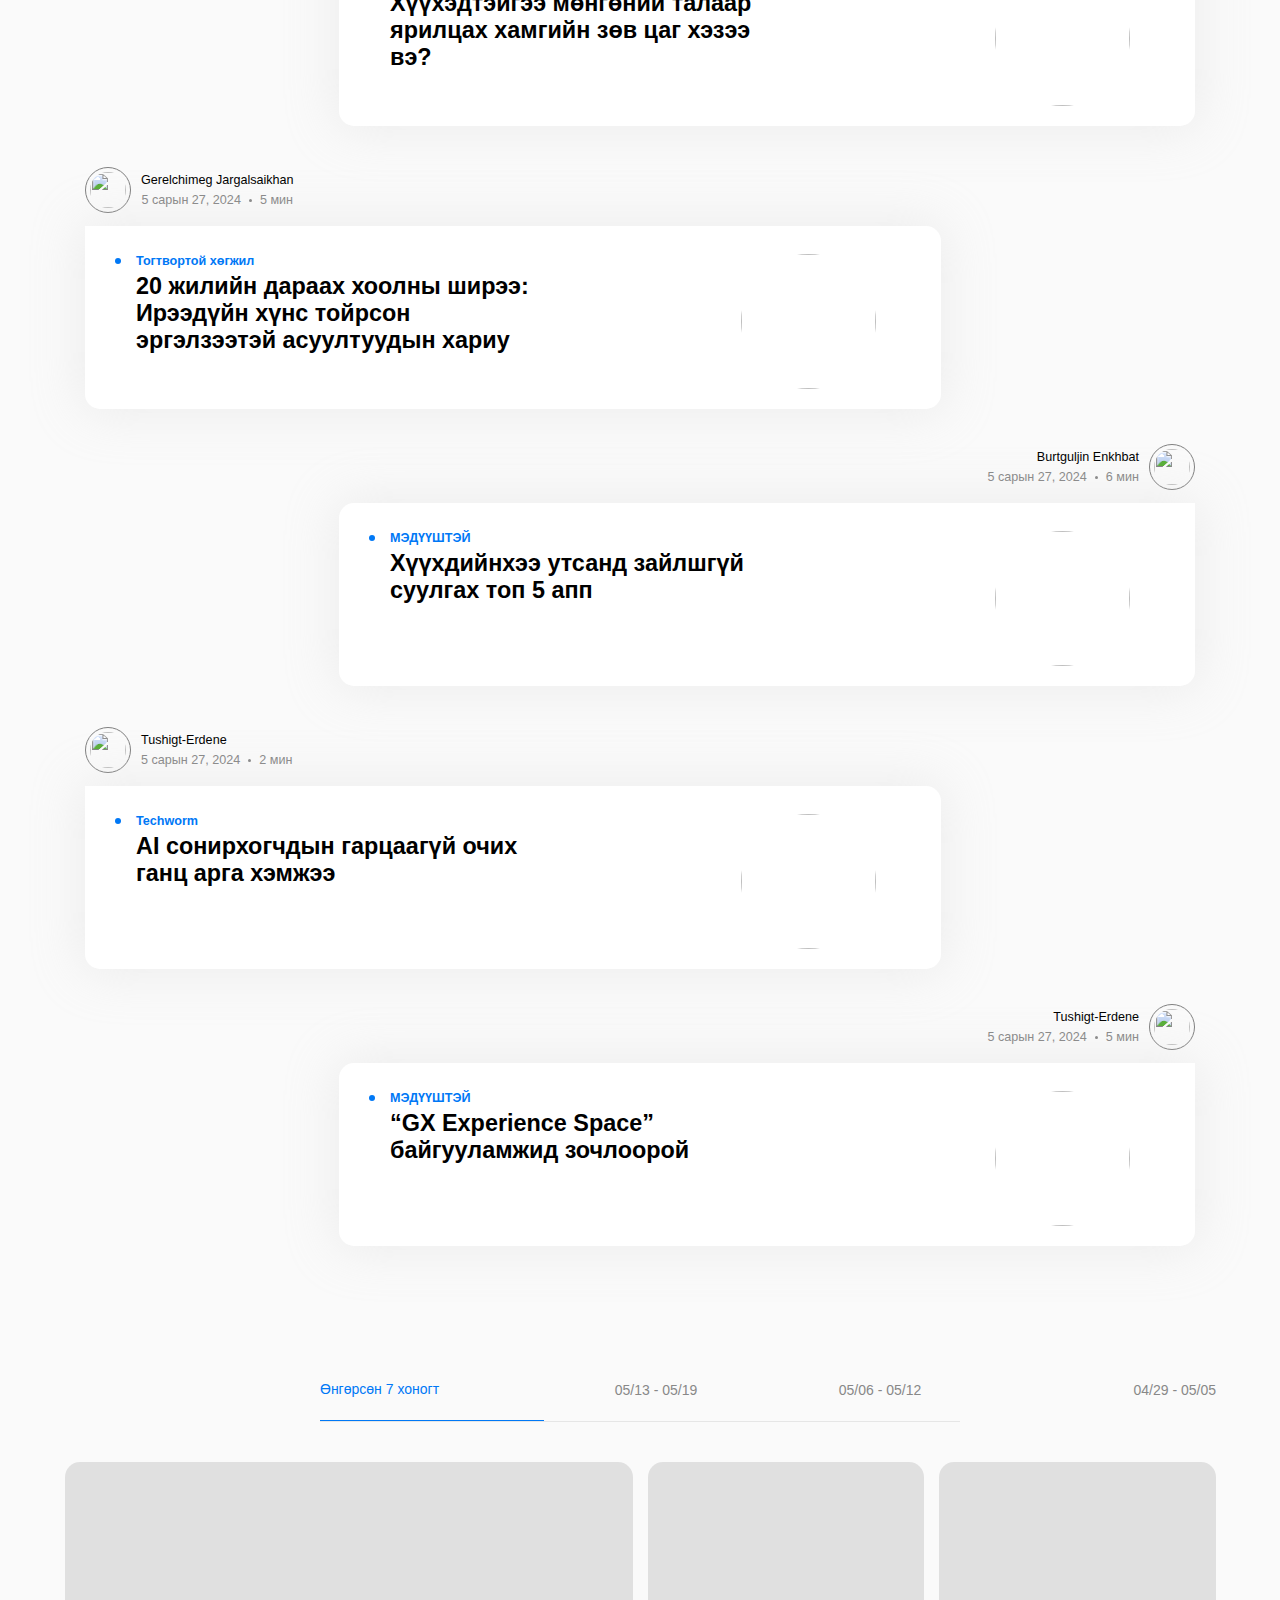
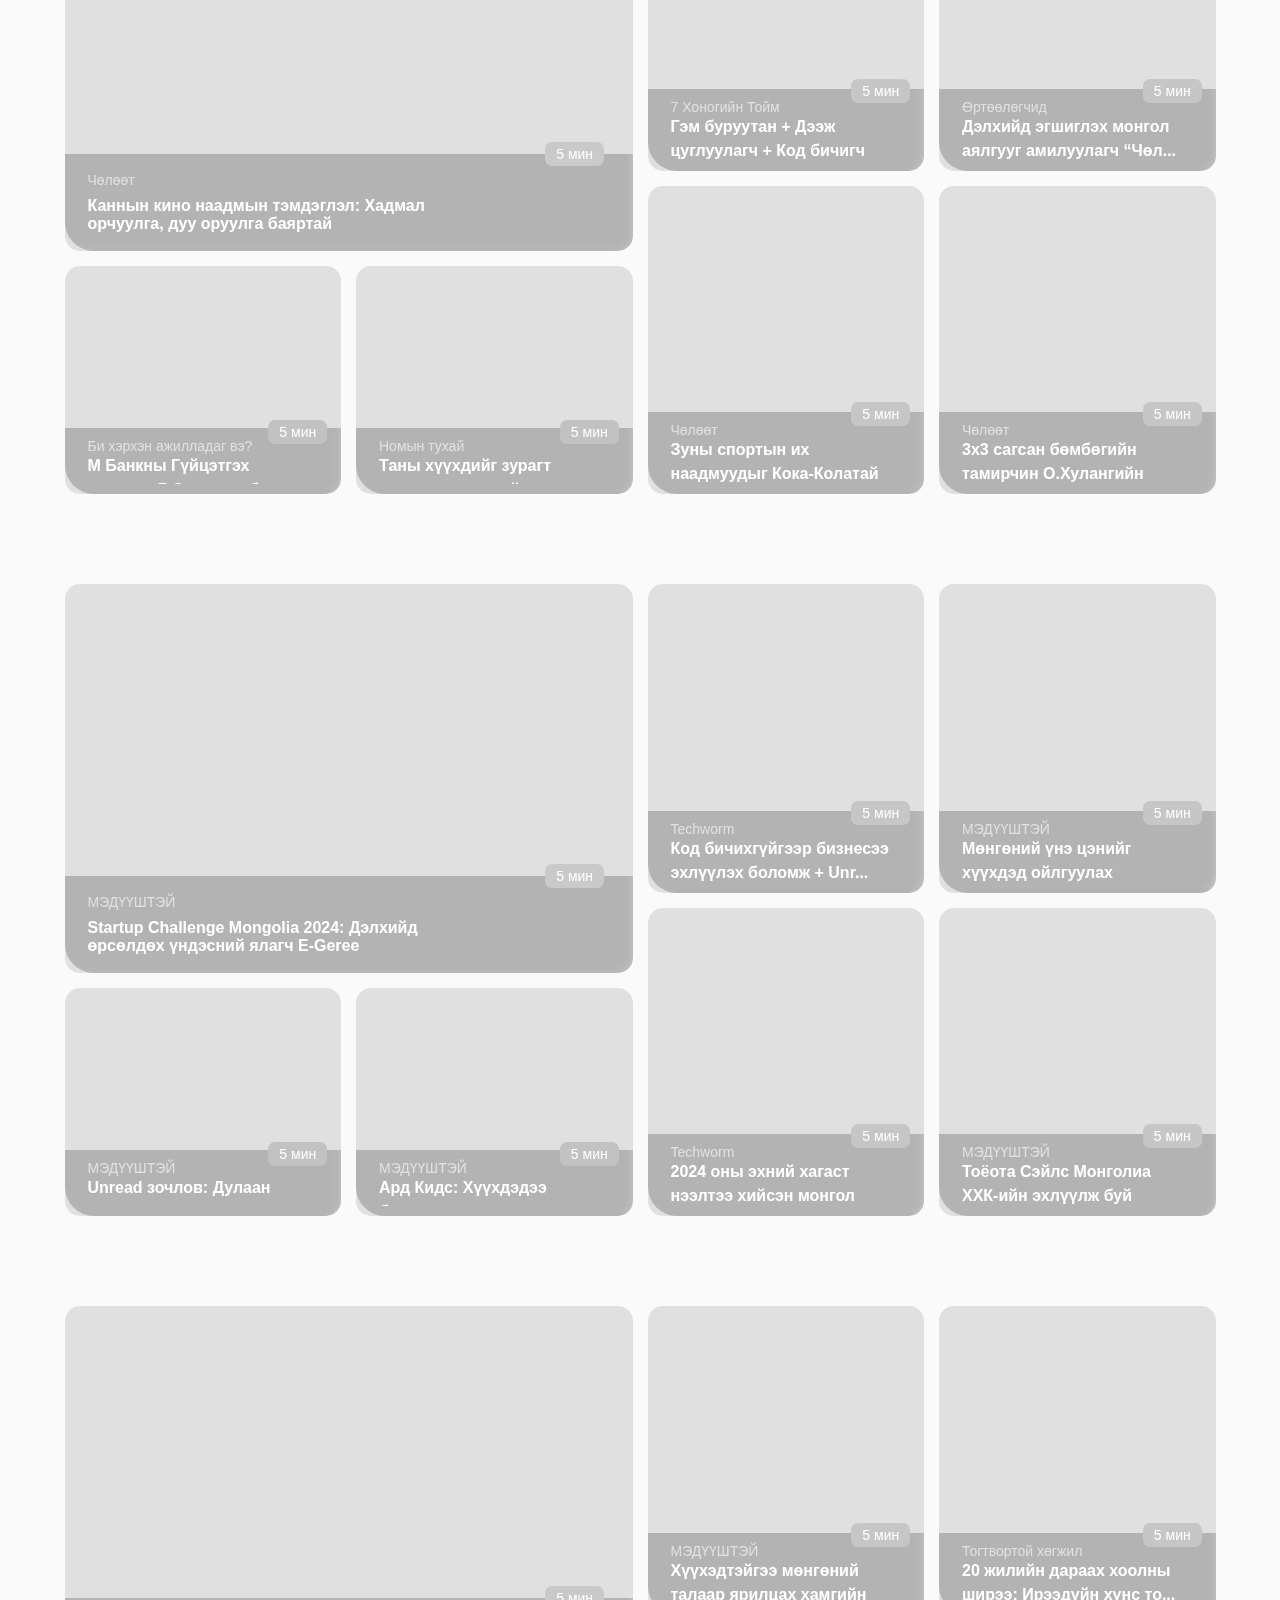
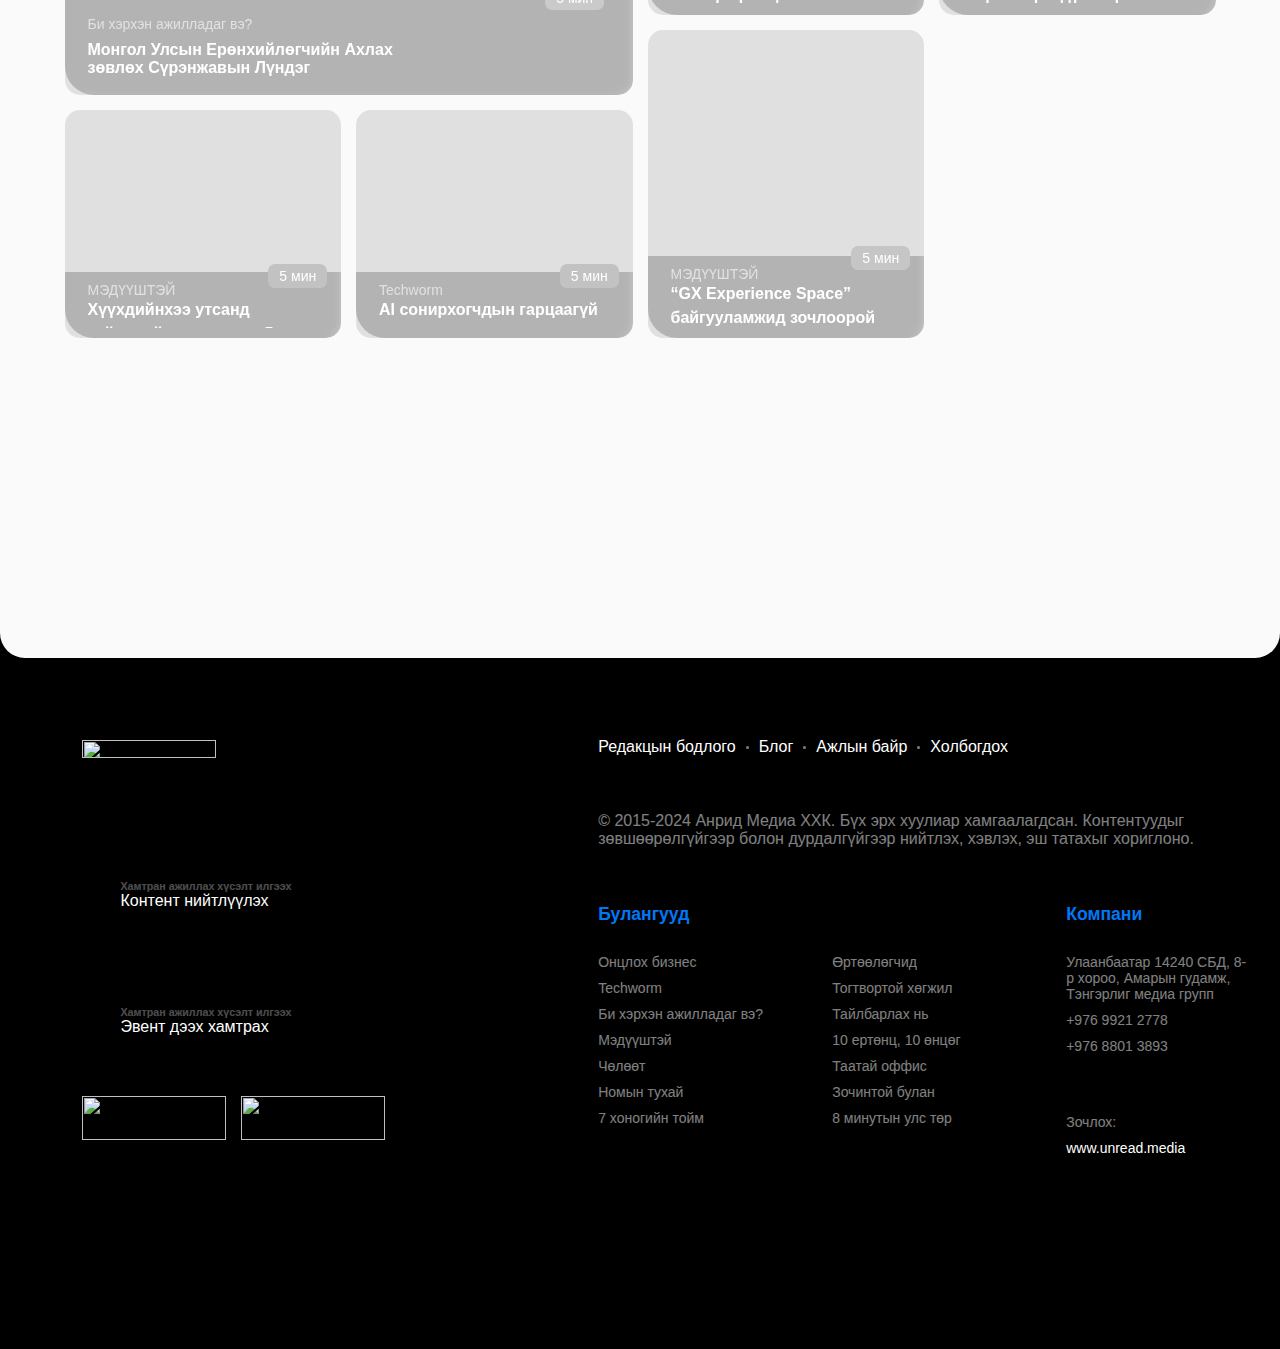
==== commit 54ec18c1: "zurag ynzlav" ====
--- a/index.html
+++ b/index.html
@@ -69,7 +69,7 @@
           </div>
           <div class="author">
             <div class="img">
-              <img src="/.files/header.images/girl.jpg" alt="" />
+              <img src="./files/header.images/girl.jpg" alt="" />
             </div>
             <div class="author_1">
               <span>enkhmunkh</span>
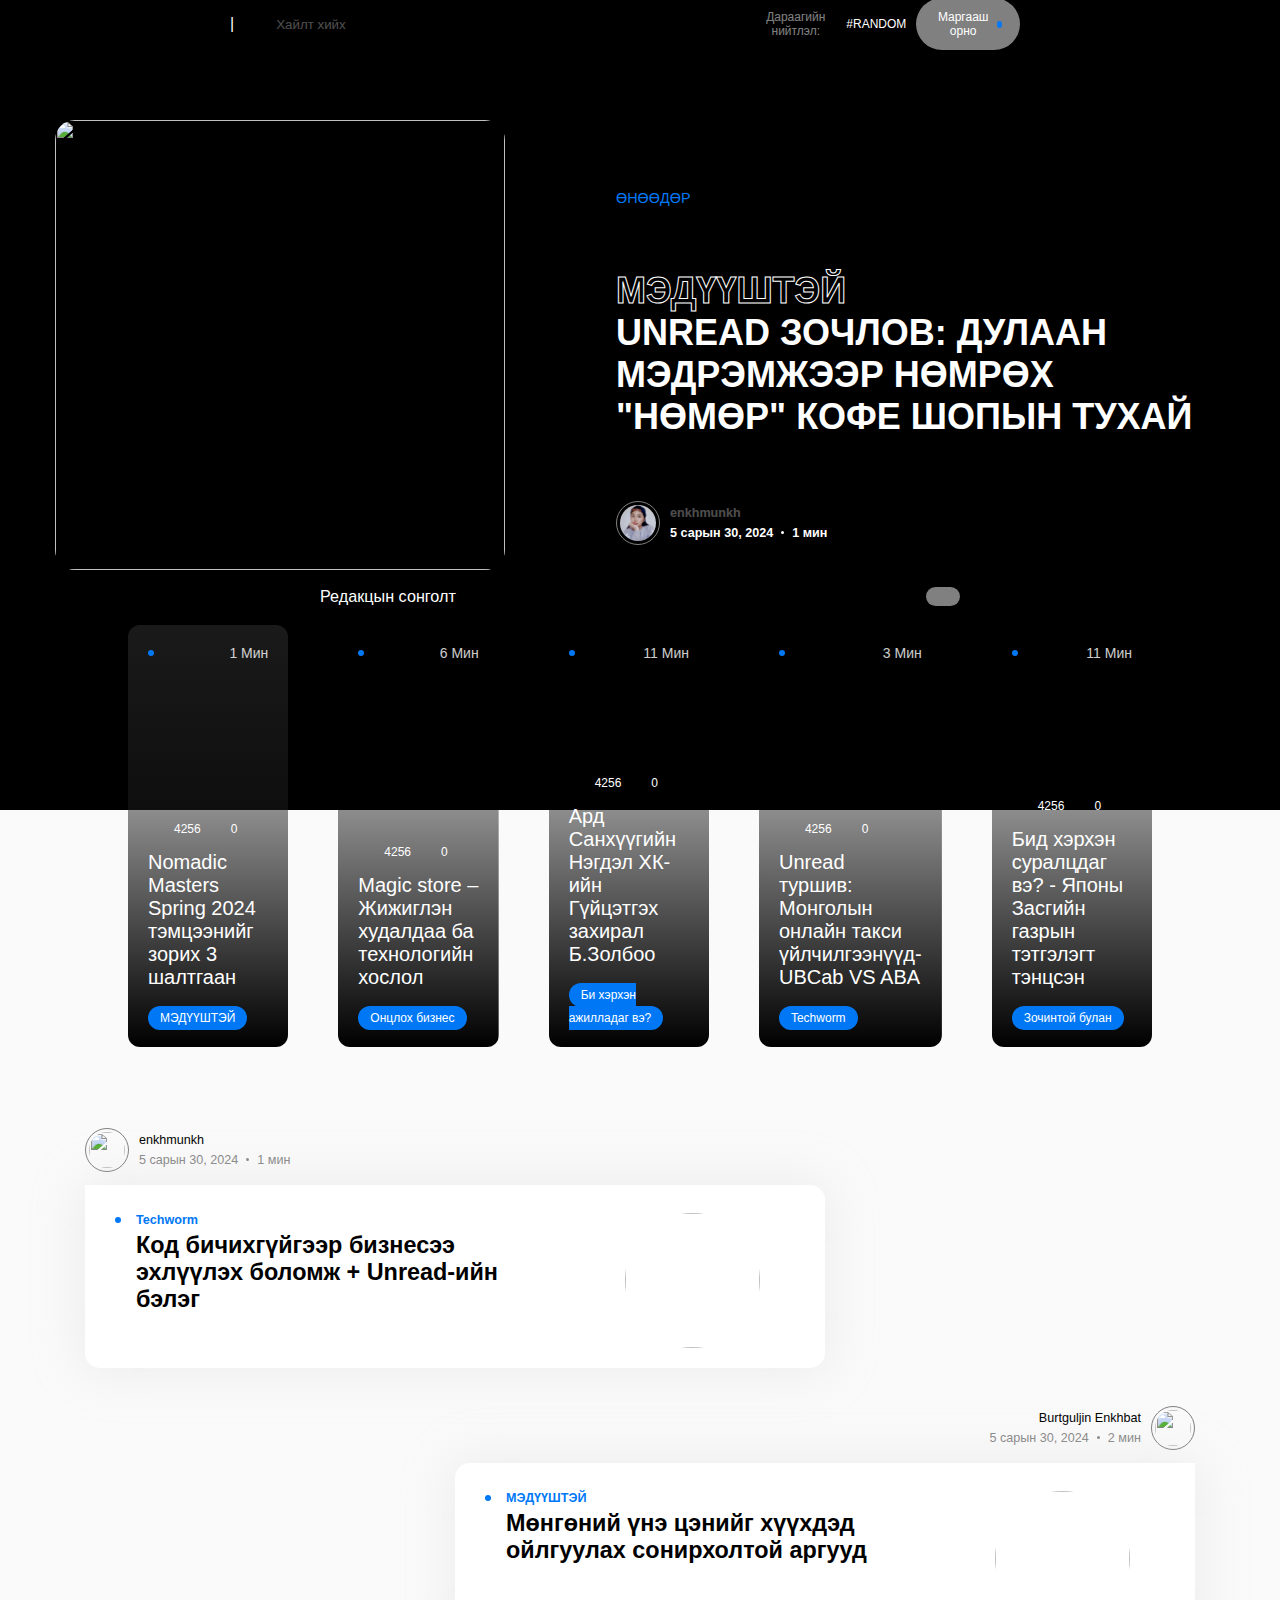
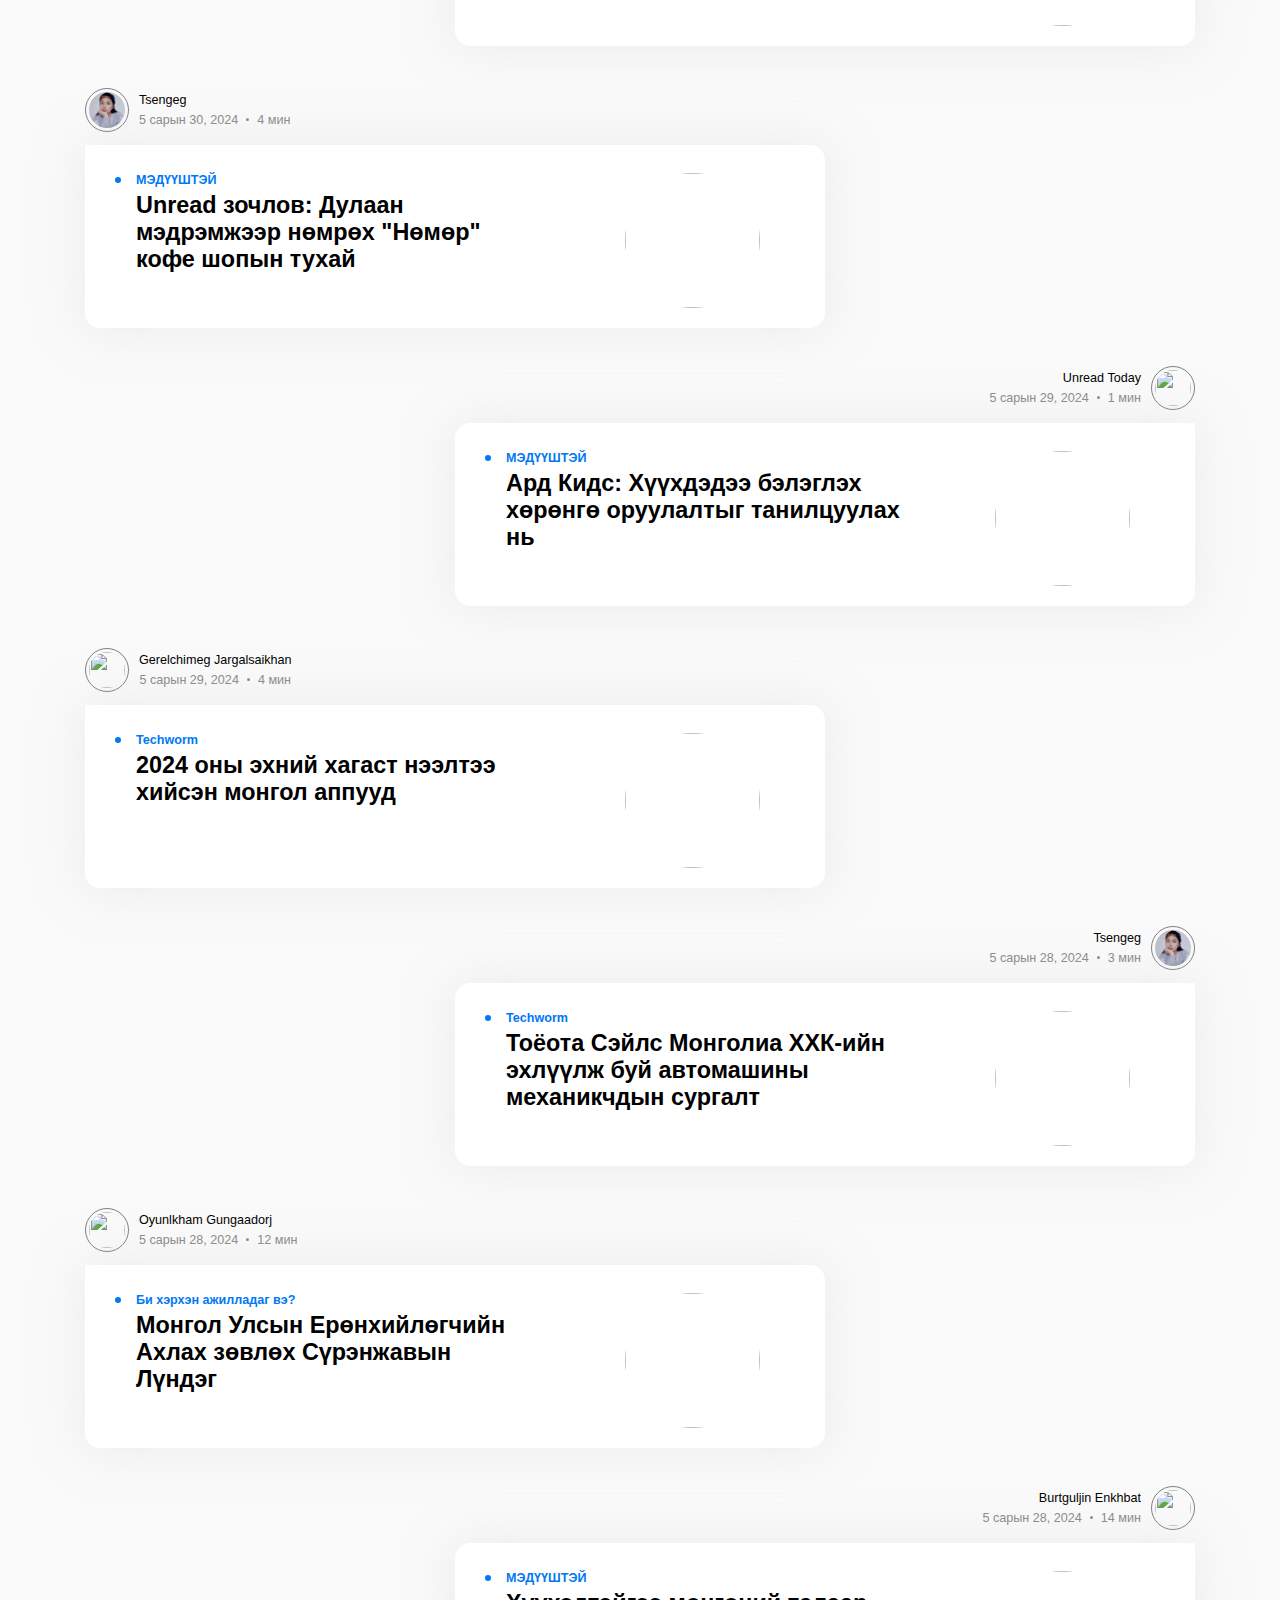
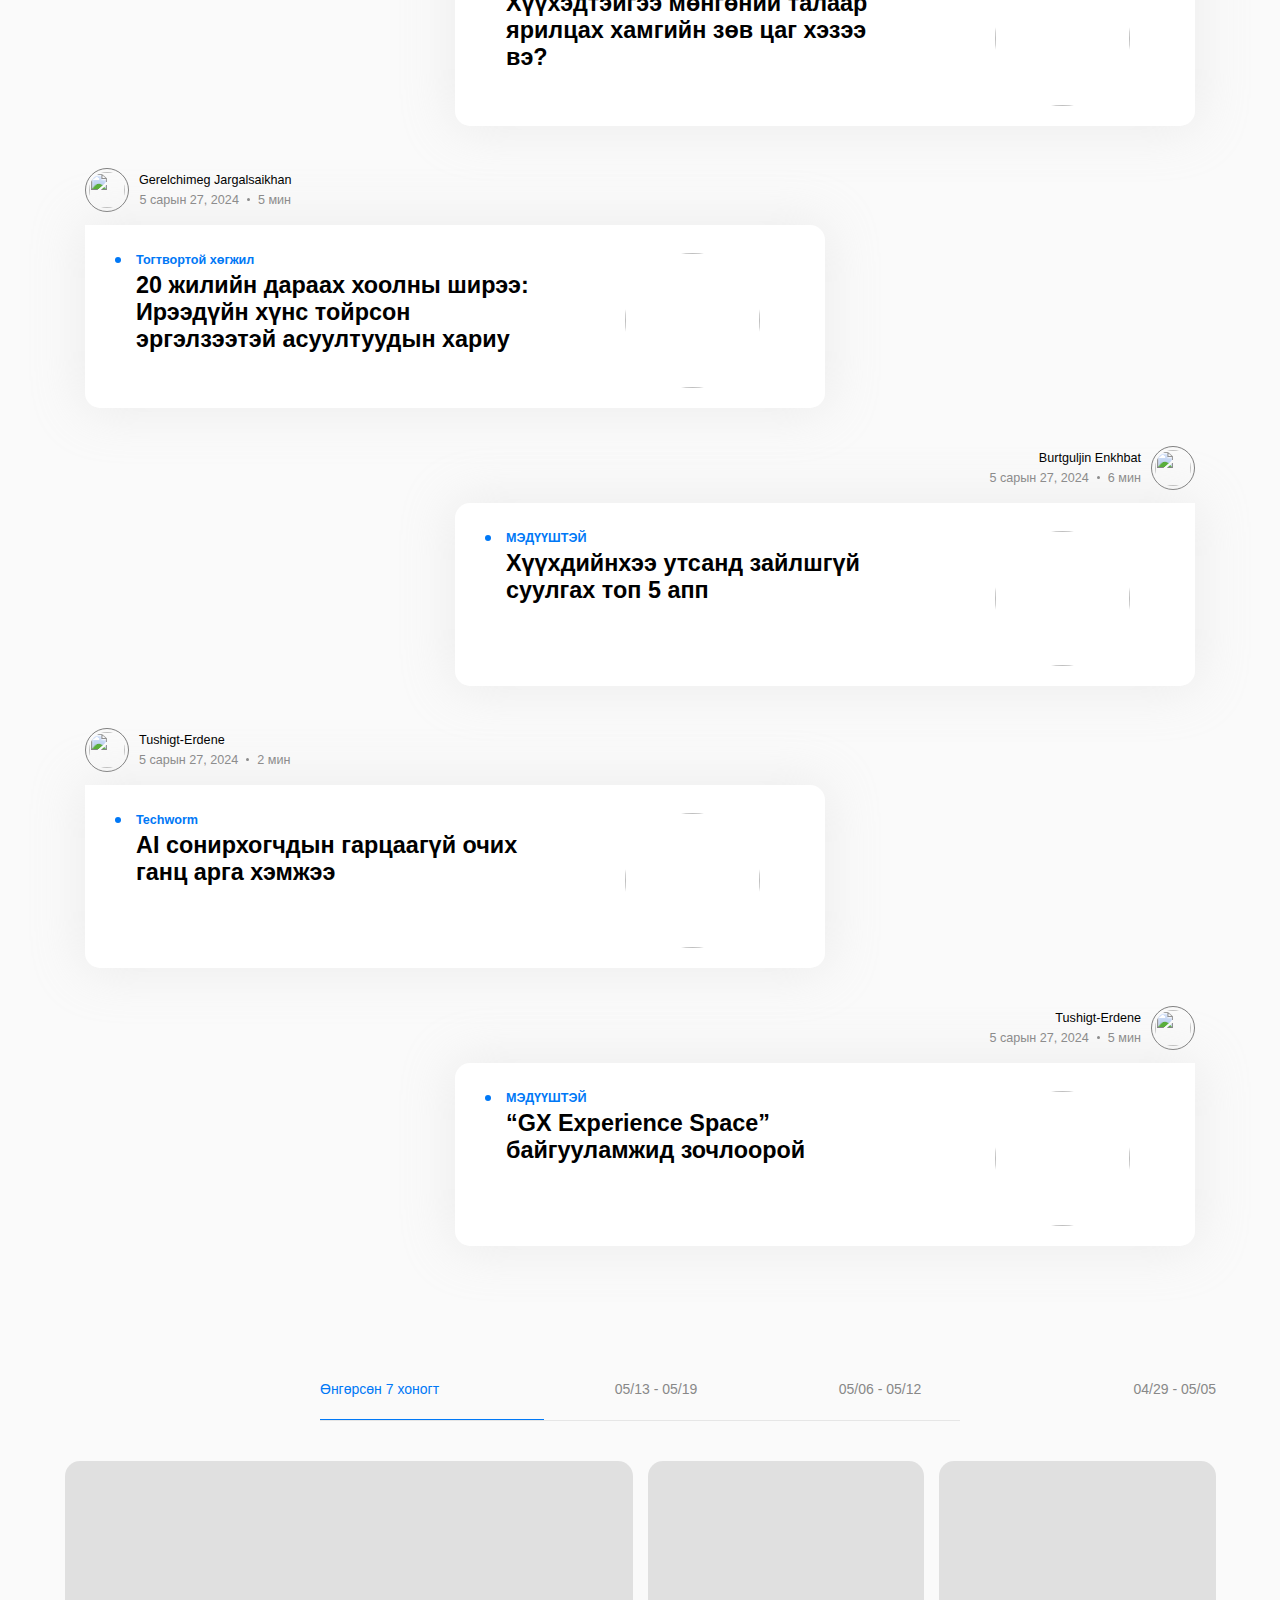
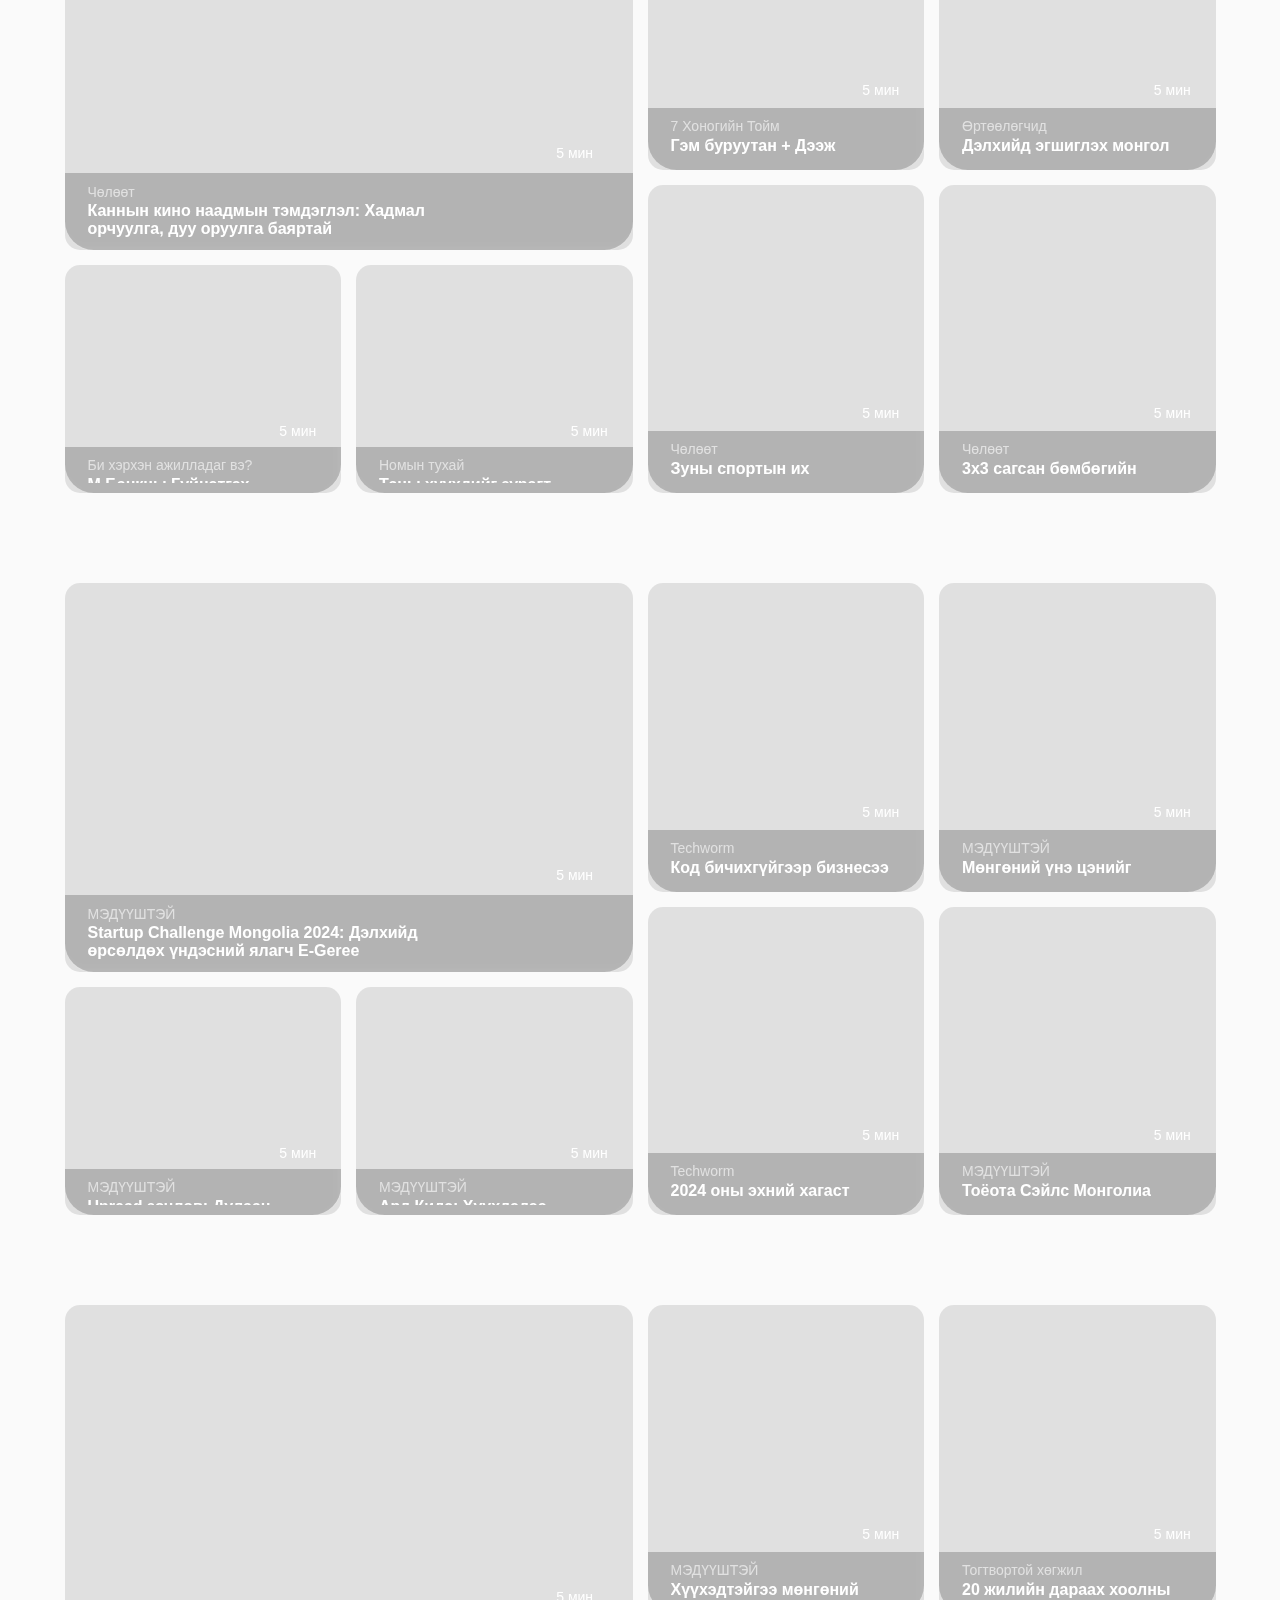
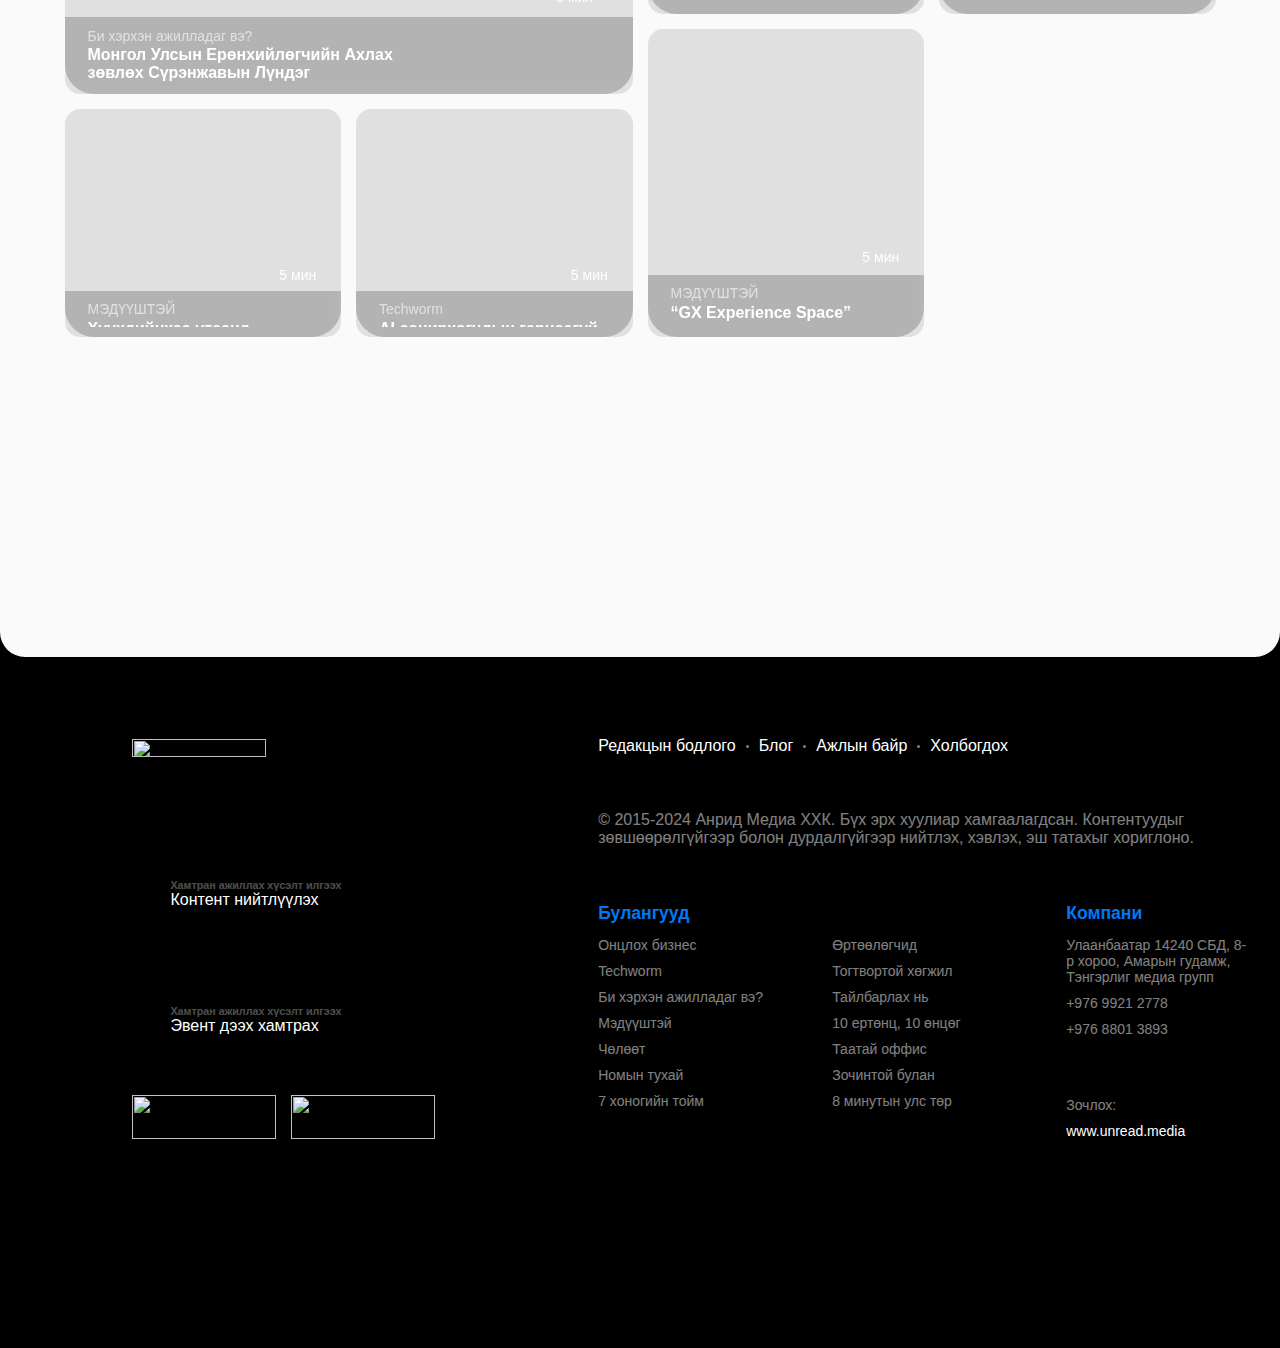
==== commit af815afc: "responsive design nemelt hiiv" ====
--- a/index.html
+++ b/index.html
@@ -87,8 +87,8 @@
           <p>Редакцын сонголт</p>
           <div>
             <p>
-              <i class="fa-solid fa-chevron-left"></i
-              ><i class="fa-solid fa-chevron-right"></i>
+              <i class="fa-solid fa-chevron-left"></i>
+              <i class="fa-solid fa-chevron-right"></i>
             </p>
           </div>
         </div>
@@ -97,16 +97,6 @@
             <div class="lead">
               <div class="dot"></div>
               <p>1 Мин</p>
-            </div>
-            <div class="title">
-              <p>Nomadic Masters Spring 2024 тэмцээнийг зорих 3 шалтгаан</p>
-              <p><span>МЭДҮҮШТЭЙ</span></p>
-            </div>
-          </div>
-          <div class="box box2">
-            <div class="lead">
-              <div class="dot"></div>
-              <p>6 Мин</p>
             </div>
             <div class="title">
               <div class="meta">
@@ -127,14 +117,14 @@
                   <p>0</p>
                 </div>
               </div>
-              <p>Magic store – Жижиглэн худалдаа ба технологийн хослол</p>
-              <p><span>Онцлох бизнес</span></p>
-            </div>
-          </div>
-          <div class="box box3">
+              <p>Nomadic Masters Spring 2024 тэмцээнийг зорих 3 шалтгаан</p>
+              <p><span>МЭДҮҮШТЭЙ</span></p>
+            </div>
+          </div>
+          <div class="box box2">
             <div class="lead">
               <div class="dot"></div>
-              <p>11 Мин</p>
+              <p>6 Мин</p>
             </div>
             <div class="title">
               <div class="meta">
@@ -155,14 +145,14 @@
                   <p>0</p>
                 </div>
               </div>
-              <p>Ард Санхүүгийн Нэгдэл ХК-ийн Гүйцэтгэх захирал Б.Золбоо</p>
-              <p><span>Би хэрхэн ажилладаг вэ?</span></p>
-            </div>
-          </div>
-          <div class="box box4">
+              <p>Magic store – Жижиглэн худалдаа ба технологийн хослол</p>
+              <p><span>Онцлох бизнес</span></p>
+            </div>
+          </div>
+          <div class="box box3">
             <div class="lead">
               <div class="dot"></div>
-              <p>3 Мин</p>
+              <p>11 Мин</p>
             </div>
             <div class="title">
               <div class="meta">
@@ -183,16 +173,14 @@
                   <p>0</p>
                 </div>
               </div>
-              <p>
-                Unread туршив: Монголын онлайн такси үйлчилгээнүүд- UBCab VS ABA
-              </p>
-              <p><span>Techworm</span></p>
-            </div>
-          </div>
-          <div class="box box5">
+              <p>Ард Санхүүгийн Нэгдэл ХК-ийн Гүйцэтгэх захирал Б.Золбоо</p>
+              <p><span>Би хэрхэн ажилладаг вэ?</span></p>
+            </div>
+          </div>
+          <div class="box box4">
             <div class="lead">
               <div class="dot"></div>
-              <p>11 Мин</p>
+              <p>3 Мин</p>
             </div>
             <div class="title">
               <div class="meta">
@@ -214,12 +202,98 @@
                 </div>
               </div>
               <p>
+                Unread туршив: Монголын онлайн такси үйлчилгээнүүд- UBCab VS ABA
+              </p>
+              <p><span>Techworm</span></p>
+            </div>
+          </div>
+          <div class="box box5">
+            <div class="lead">
+              <div class="dot"></div>
+              <p>11 Мин</p>
+            </div>
+            <div class="title">
+              <div class="meta">
+                <div>
+                  <img
+                    src="https://unread.today/img/logo/eye-white.png"
+                    alt=""
+                    class="eye-img"
+                  />
+                  <p>4256</p>
+                </div>
+                <div>
+                  <img
+                    src="https://unread.today/img/logo/comment-white.png"
+                    alt=""
+                    class="comment-img"
+                  />
+                  <p>0</p>
+                </div>
+              </div>
+              <p>
                 Бид хэрхэн суралцдаг вэ? - Японы Засгийн газрын тэтгэлэгт
                 тэнцсэн
               </p>
               <p><span>Зочинтой булан</span></p>
             </div>
           </div>
+          <!-- <div class="box box6">
+              <div class="lead">
+                <div class="dot"></div>
+                <p>1 Мин</p>
+              </div>
+              <div class="title">
+                <div class="meta">
+                  <div>
+                    <img
+                      src="https://unread.today/img/logo/eye-white.png"
+                      alt=""
+                      class="eye-img"
+                    />
+                    <p>4256</p>
+                  </div>
+                  <div>
+                    <img
+                      src="https://unread.today/img/logo/comment-white.png"
+                      alt=""
+                      class="comment-img"
+                    />
+                    <p>0</p>
+                  </div>
+                </div>
+                <p>М Банкны Гүйцэтгэх захирал Л.Соронзонболд</p>
+                <p><span>Би хэрхэн ажилладаг вэ?</span></p>
+              </div>
+            </div>
+              <div class="box box7">
+                <div class="lead">
+                  <div class="dot"></div>
+                  <p>1 Мин</p>
+                </div>
+                <div class="title">
+                  <div class="meta">
+                    <div>
+                      <img
+                        src="https://unread.today/img/logo/eye-white.png"
+                        alt=""
+                        class="eye-img"
+                      />
+                      <p>4256</p>
+                    </div>
+                    <div>
+                      <img
+                        src="https://unread.today/img/logo/comment-white.png"
+                        alt=""
+                        class="comment-img"
+                      />
+                      <p>0</p>
+                    </div>
+                  </div>
+                  <p>2024 оны эхний хагаст нээлтээ хийсэн монгол аппууд</p>
+                  <p><span>Techworm</span></p>
+                </div>
+              </div> -->
         </div>
       </div>
     </header>
--- a/home.css
+++ b/home.css
@@ -1,11 +1,11 @@
 * {
   margin: 0;
   font-family: sans-serif;
+  box-sizing: border-box;
 }
 
 body {
   width: 100vw;
-  box-sizing: border-box;
   background-color: #000;
 }
 
@@ -288,14 +288,15 @@
 
 .article .editors-choice > div p {
   display: flex;
-  gap: 5px;
+  font-size: 14px;
+  gap: 8px;
   justify-content: center;
   align-items: center;
   opacity: 0.5;
 }
 
 .article .content-box {
-  width: 100%;
+  width: 80%;
   display: flex;
   flex-direction: row;
   justify-content: center;
@@ -303,82 +304,58 @@
   gap: 50px;
 }
 
-.article .box {
+.article .content-box .box {
   width: 286px;
   height: 422px;
-  border-radius: 10px;
-}
-
-.article .content-box .box1 {
+  display: flex;
+  flex-direction: column;
+  justify-content: space-between;
+  border-radius: 12px;
+  transition: ease-in-out 0.3s;
   background-size: cover;
   background-repeat: no-repeat;
   background-position: center;
+}
+
+.article .content-box .box1 {
   background-image: linear-gradient(to top, black, rgb(255, 255, 255, 0.1)),
     url("https://unread.today/files/007afc64-288a-4208-b9d7-3eda84011c1d/f214ecbbae9edfd49dbab990e70348c6_square.png");
-  transition: all 0.3s;
-}
-
-.article .content-box .box1:hover {
+}
+
+.article .content-box .box:hover {
   transform: scale(1.1);
+  border-radius: 12px;
 }
 
 .article .content-box .box2 {
-  background-size: cover;
-  background-repeat: no-repeat;
-  background-position: center;
   background-image: linear-gradient(to top, black, rgb(255, 255, 255, 0)),
     url("https://unread.today/files/2f1c26d7-6f24-46c8-9307-bbfecc8b41b1/6dc13475528502b25e38397feb99c727_square.png");
-  transition: all 0.3s;
-}
-
-.article .content-box .box2:hover {
-  transform: scale(1.1);
 }
 
 .article .content-box .box3 {
-  background-size: cover;
-  background-repeat: no-repeat;
-  background-position: center;
   background-image: linear-gradient(to top, black, rgb(255, 255, 255, 0)),
     url("https://unread.today/files/2f1c26d7-6f24-46c8-9307-bbfecc8b41b1/06c81a70abc3c6e36ebe81f34829ed10_square.jpg");
-  transition: all 0.3s;
-}
-
-.article .content-box .box3:hover {
-  transform: scale(1.1);
 }
 
 .article .content-box .box4 {
-  background-size: cover;
-  background-repeat: no-repeat;
-  background-position: center;
   background-image: linear-gradient(to top, black, rgb(255, 255, 255, 0)),
     url("https://unread.today/files/ab36d712-71ff-4ad9-896e-6ebb29ee892b/6c7379f6a279651cc886c07f98086bbc_square.jpg");
-  transition: all 0.3s;
-}
-
-.article .content-box .box4:hover {
-  transform: scale(1.1);
 }
 
 .article .content-box .box5 {
-  background-size: cover;
-  background-repeat: no-repeat;
-  background-position: center;
   background-image: linear-gradient(to top, black, rgb(255, 255, 255, 0)),
     url("https://unread.today/files/e8e08e0b-2c4f-4f62-83e2-43a512c166d6/03967d2f0f1b319e42ac4c8c2de6b0b3_square.png");
-  transition: all 0.3s;
-}
-
-.article .content-box .box5:hover {
-  transform: scale(1.1);
-}
-
-.article .content-box .box {
-  display: flex;
-  flex-direction: column;
-  justify-content: space-between;
-}
+}
+
+/* .article .box6 {
+  background-image: linear-gradient(to top, black, rgb(255, 255, 255, 0)),
+    url("https://unread.today/files/2f1c26d7-6f24-46c8-9307-bbfecc8b41b1/87c6713d7876ac1899e20c13ac8b1974_square.jpg");
+}
+
+.article .box7 {
+  background-image: linear-gradient(to top, black, rgb(255, 255, 255, 0)),
+    url("https://unread.today/files/ab36d712-71ff-4ad9-896e-6ebb29ee892b/12e9783329d71a9f343d203c052e4d98_square.jpg");
+} */
 
 .article .content-box .box .lead {
   display: flex;
@@ -453,7 +430,7 @@
 }
 
 .main {
-  margin: 0px 11rem;
+  margin: 0px auto;
 }
 
 .main > div {
@@ -465,16 +442,17 @@
 }
 
 .main .box {
-  grid-column: 1/3;
+  grid-column: 1 / 2 span;
   display: flex;
   flex-direction: column;
   justify-content: center;
   gap: 13px;
+  box-sizing: border-box;
   transition: ease 0.3s;
 }
 
 .main .box-right {
-  grid-column: 2/4;
+  grid-column: 2/ 2 span;
   justify-content: flex-end;
   align-items: end;
 }
@@ -1032,3 +1010,113 @@
   -webkit-background-clip: text;
   -webkit-text-fill-color: transparent;
 }
+
+@media only screen and (max-width: 1200px) {
+  * {
+    margin: 0;
+    font-family: sans-serif;
+  }
+  body {
+    width: 100vw;
+    box-sizing: border-box;
+    background-color: #000;
+  }
+  nav .social-links {
+    display: none;
+  }
+
+  header {
+    width: 100%;
+    height: 80vh;
+  }
+  header .hero {
+    position: absolute;
+    top: 15%;
+    left: 50%;
+    transform: translate(-50%, 0%);
+    height: 447px;
+    width: 100%;
+    display: flex;
+    justify-content: center;
+    align-items: center;
+    gap: 50px;
+  }
+
+  header .hero .hover {
+    width: 22rem;
+    height: 22rem;
+  }
+
+  .hover:hover img {
+    transform: scale(1.2);
+  }
+
+  header .hero .title {
+    width: 32rem;
+    height: 20rem;
+    font-size: 32px;
+  }
+  .hero .img img {
+    height: 1.8rem;
+    width: 1.8rem;
+  }
+
+  .hero .img {
+    width: 2.2rem;
+    height: 2.2rem;
+  }
+
+  .hero .author {
+    font-size: 0.8rem;
+  }
+  .article .content-box {
+    gap: 1.5rem;
+  }
+  .article .content-box .box {
+    width: 12rem;
+    height: 18rem;
+    font-size: 10px;
+  }
+  .article .content-box .title {
+    margin: 15px 10px 10px 10px;
+    gap: 2.5rem;
+    color: #fff;
+  }
+  .article .content-box .title .meta {
+    margin-bottom: -2rem;
+  }
+  .article .content-box .box .lead {
+    font-size: 12px;
+  }
+
+  .article .content-box .title .meta p {
+    font-size: 12px;
+  }
+
+  .article .content-box .title p {
+    font-size: 12px;
+    height: 34px;
+  }
+
+  .article .content-box .title span {
+    font-size: 10px;
+  }
+  .main > div {
+    grid-template-columns: repeat(5, 13.875rem);
+    grid-template-rows: repeat(12, 12rem);
+    row-gap: 3rem;
+  }
+  .main .box {
+    grid-column: 1 / 3 span;
+  }
+
+  .main .box-right {
+    grid-column: 3/ 3 span;
+  }
+}
+@media only screen and (max-width: 1024px) and (min-width 769px) {
+}
+@media only screen and (max-width: 768px) and (min-width 481px) {
+}
+@media only screen and (max-width: 480px) {
+}
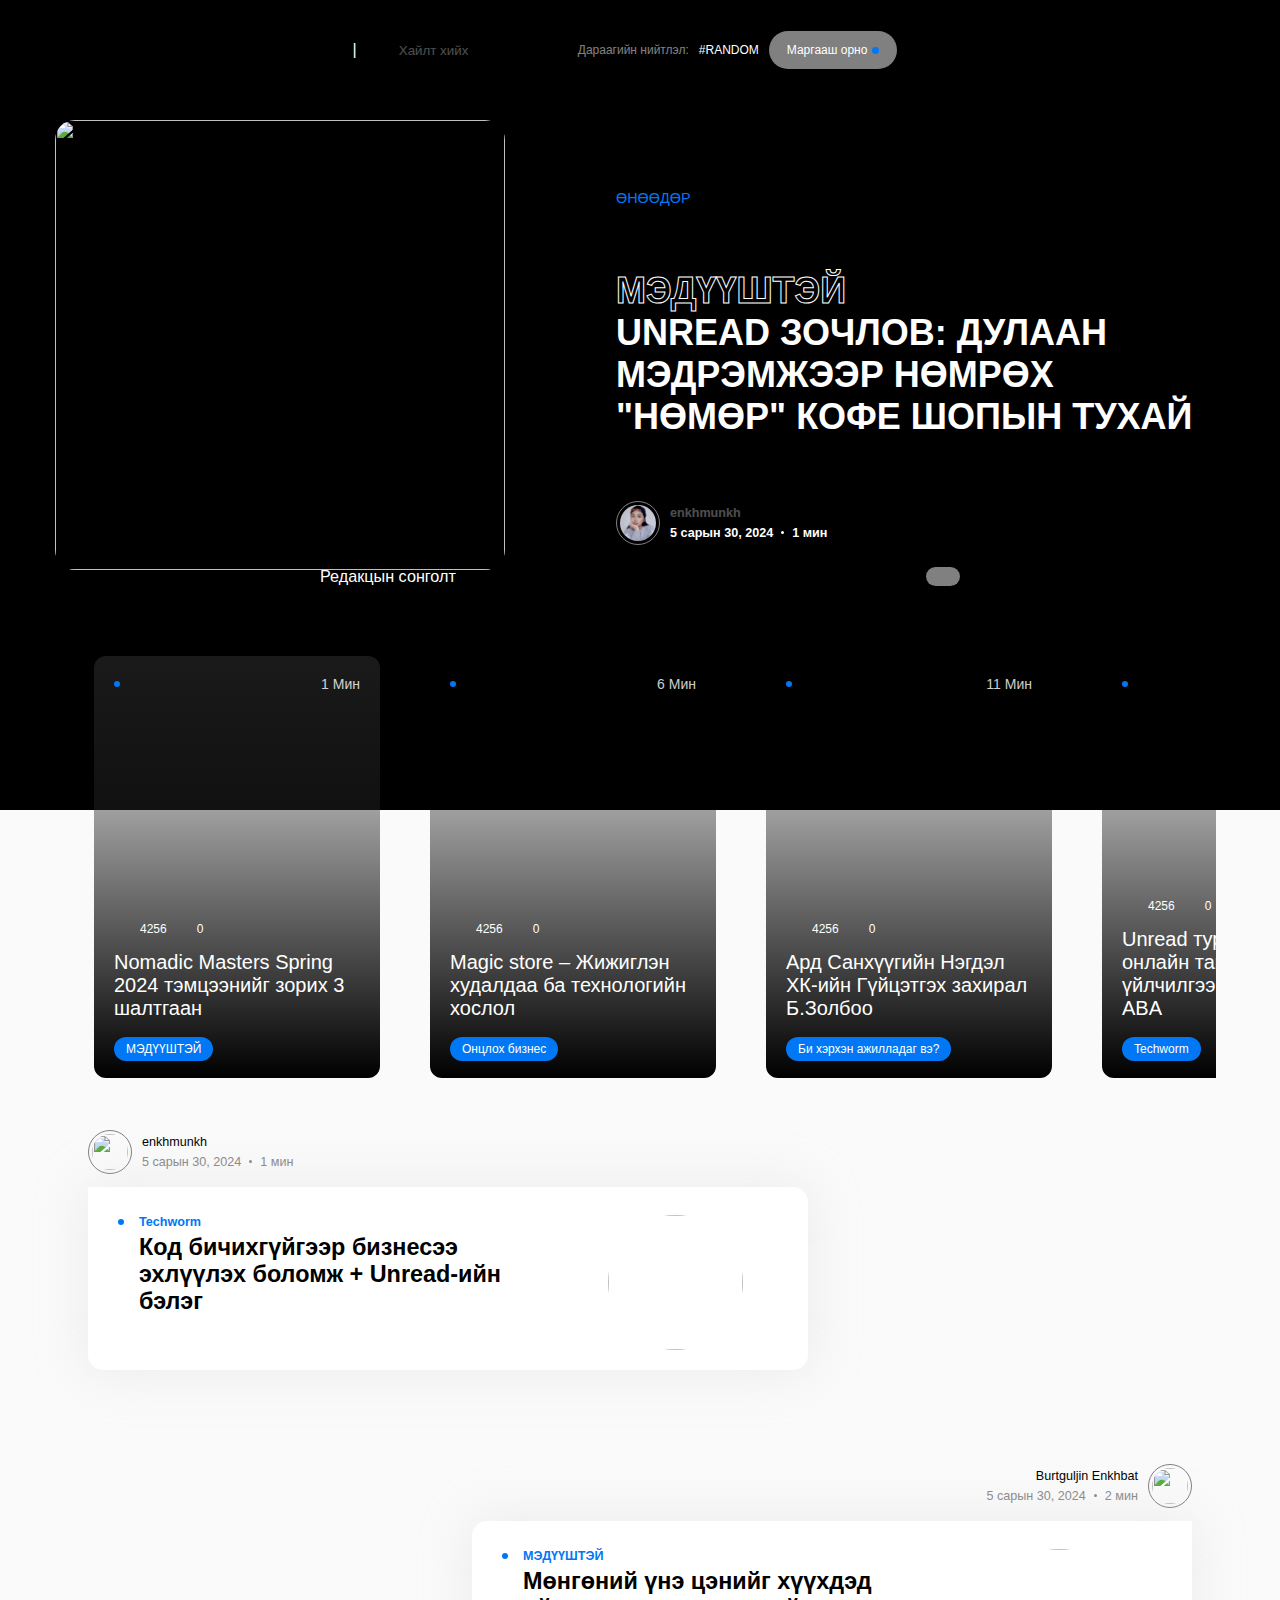
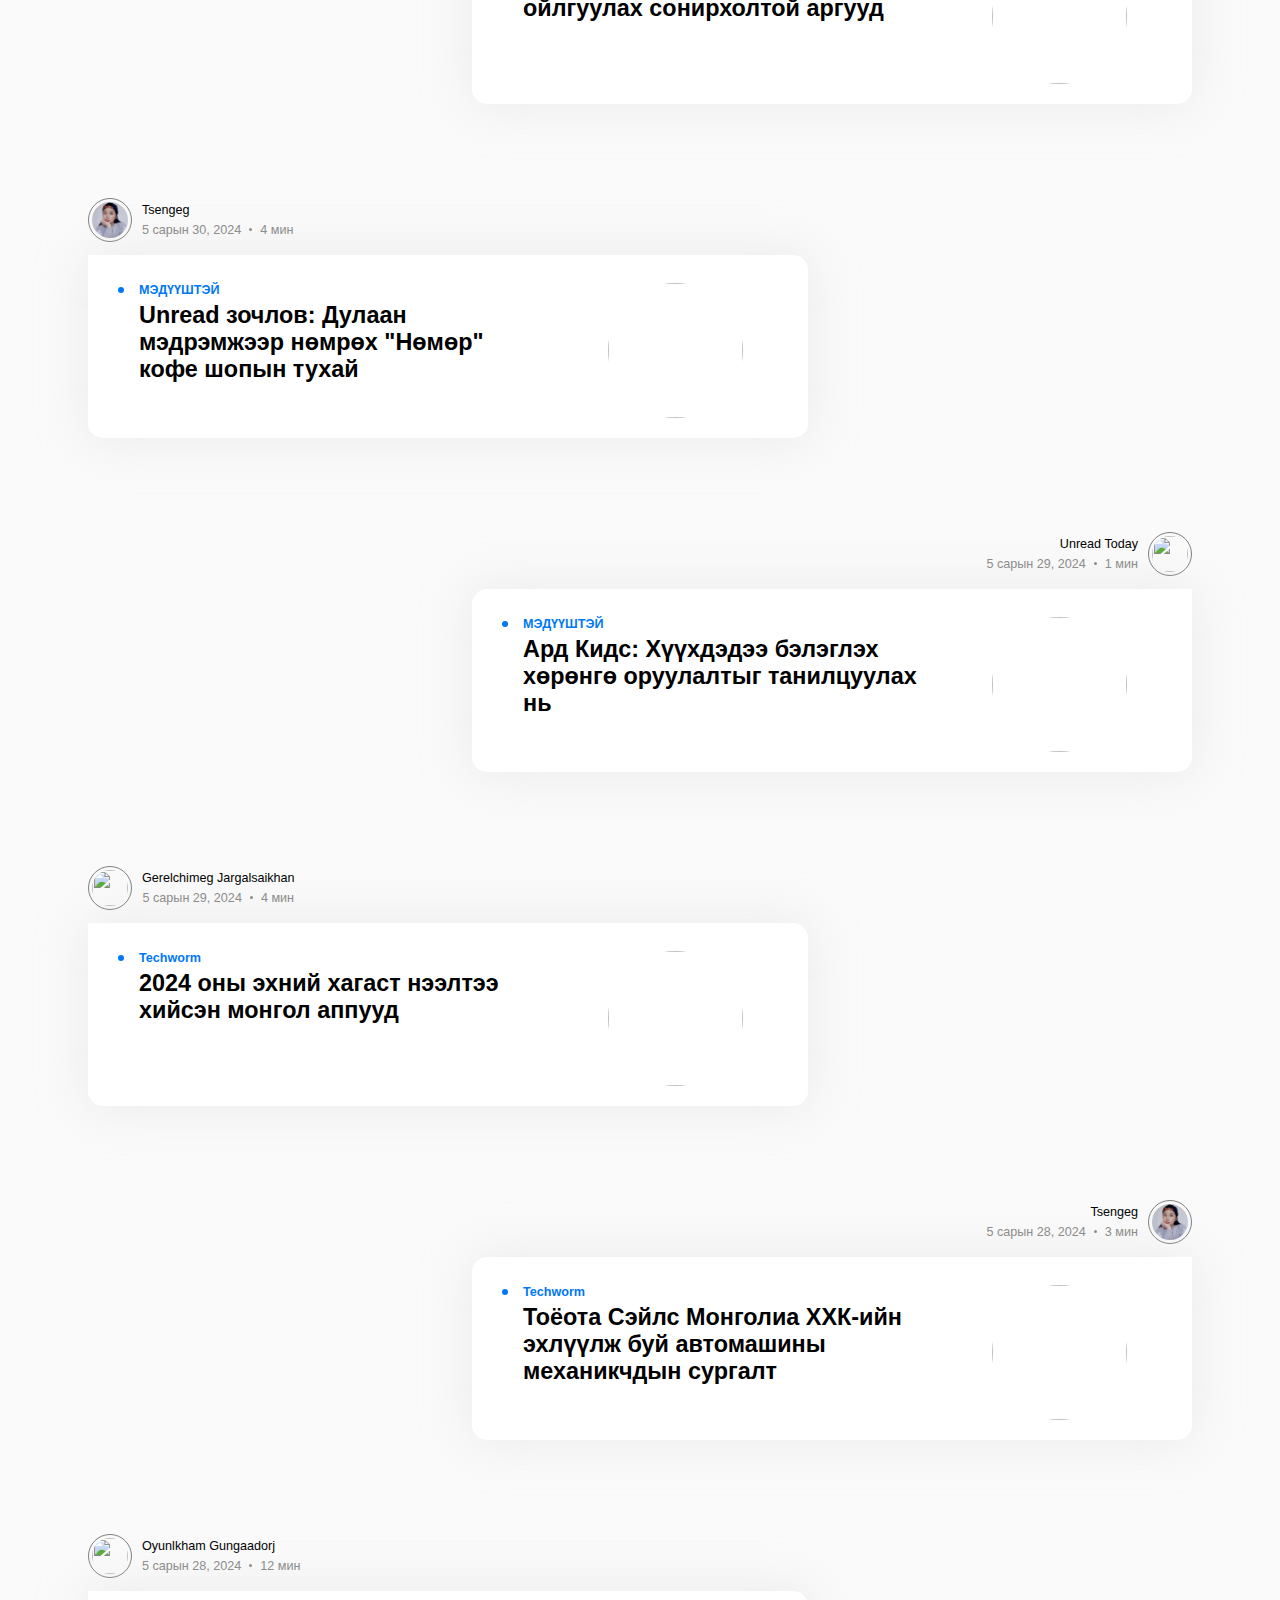
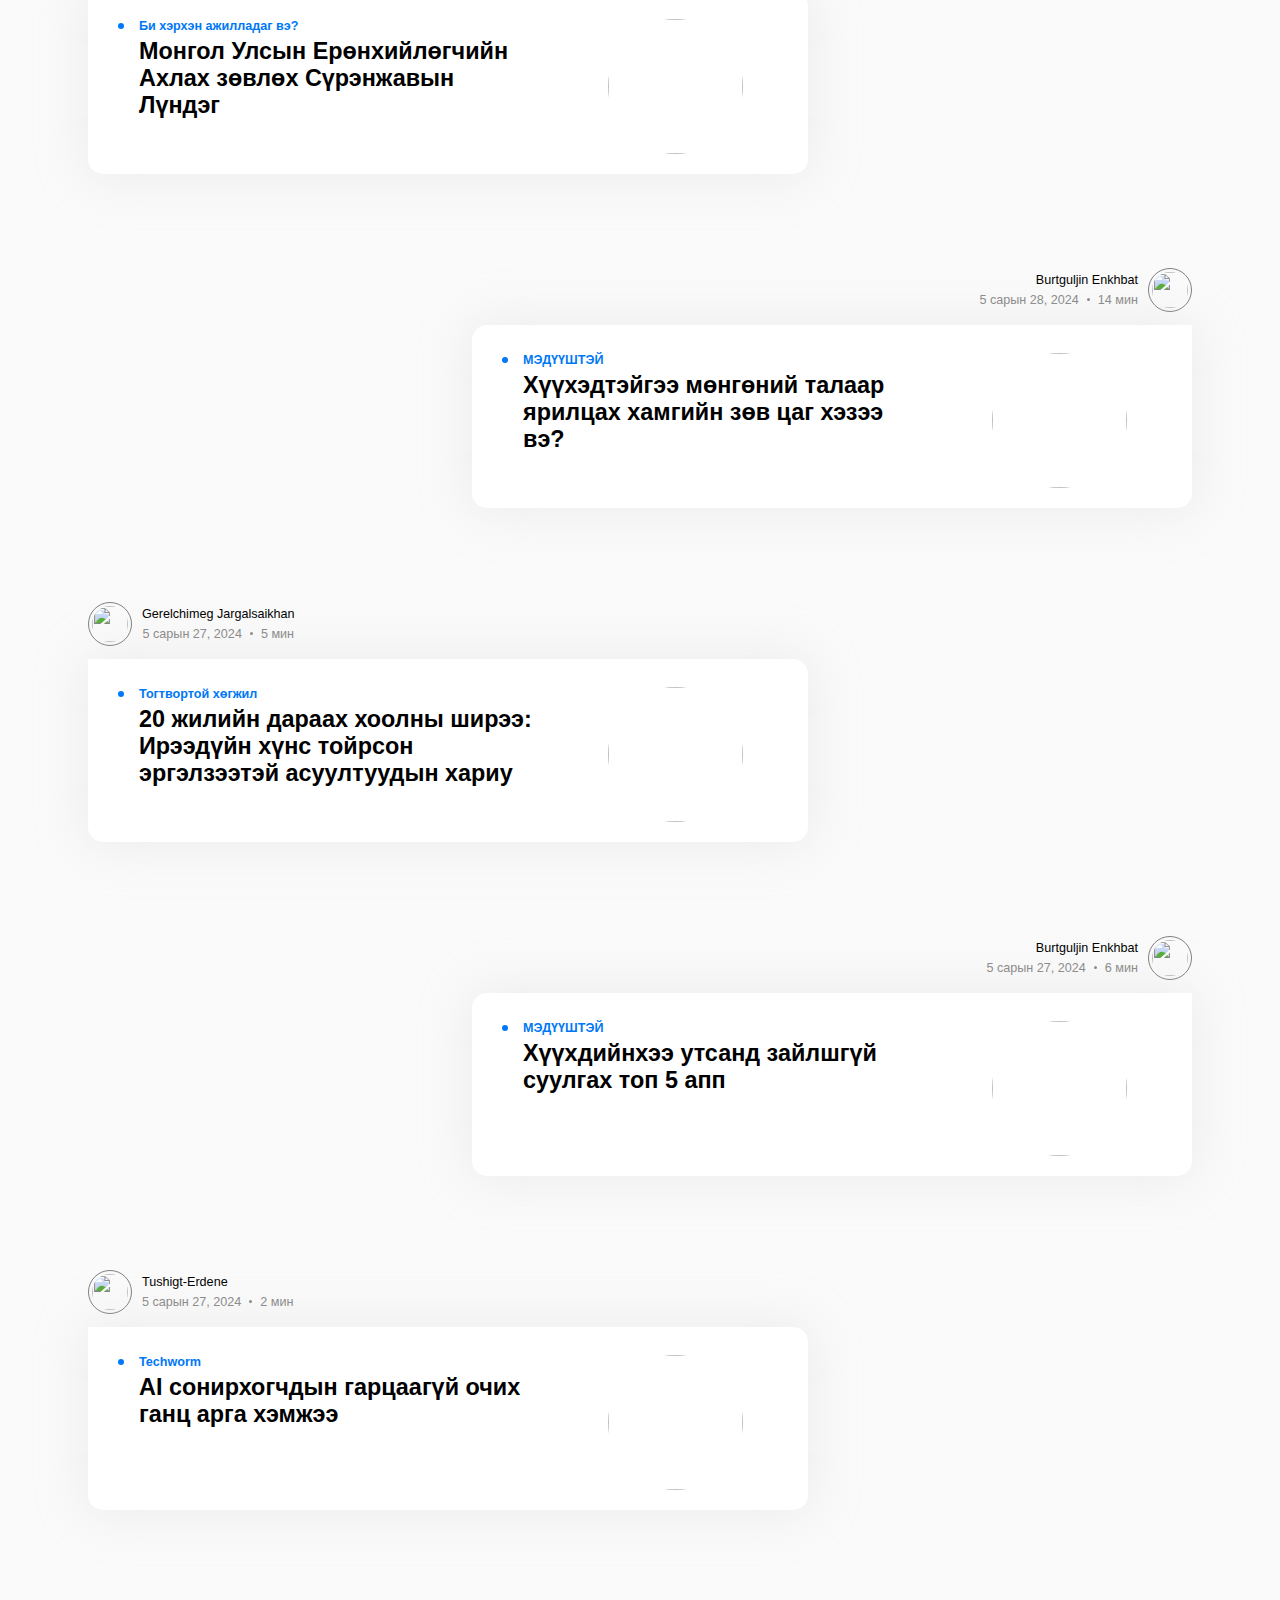
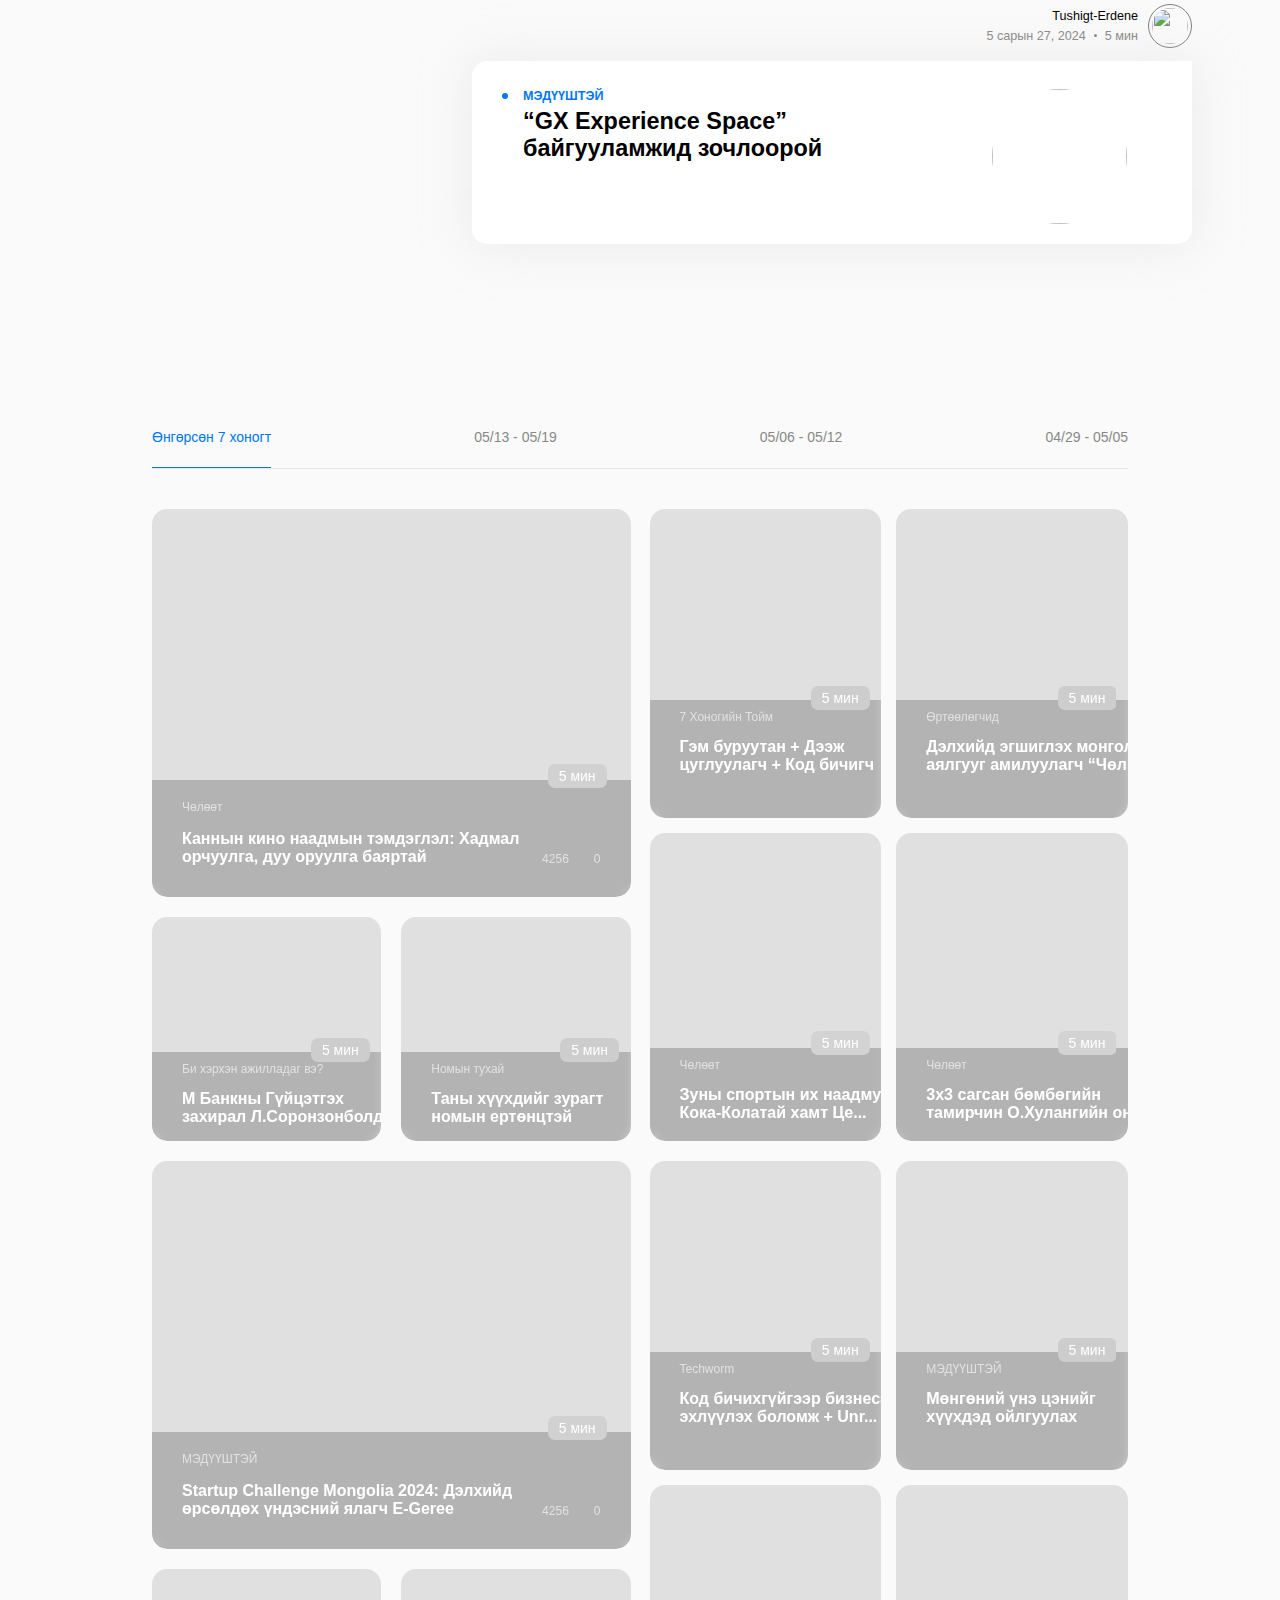
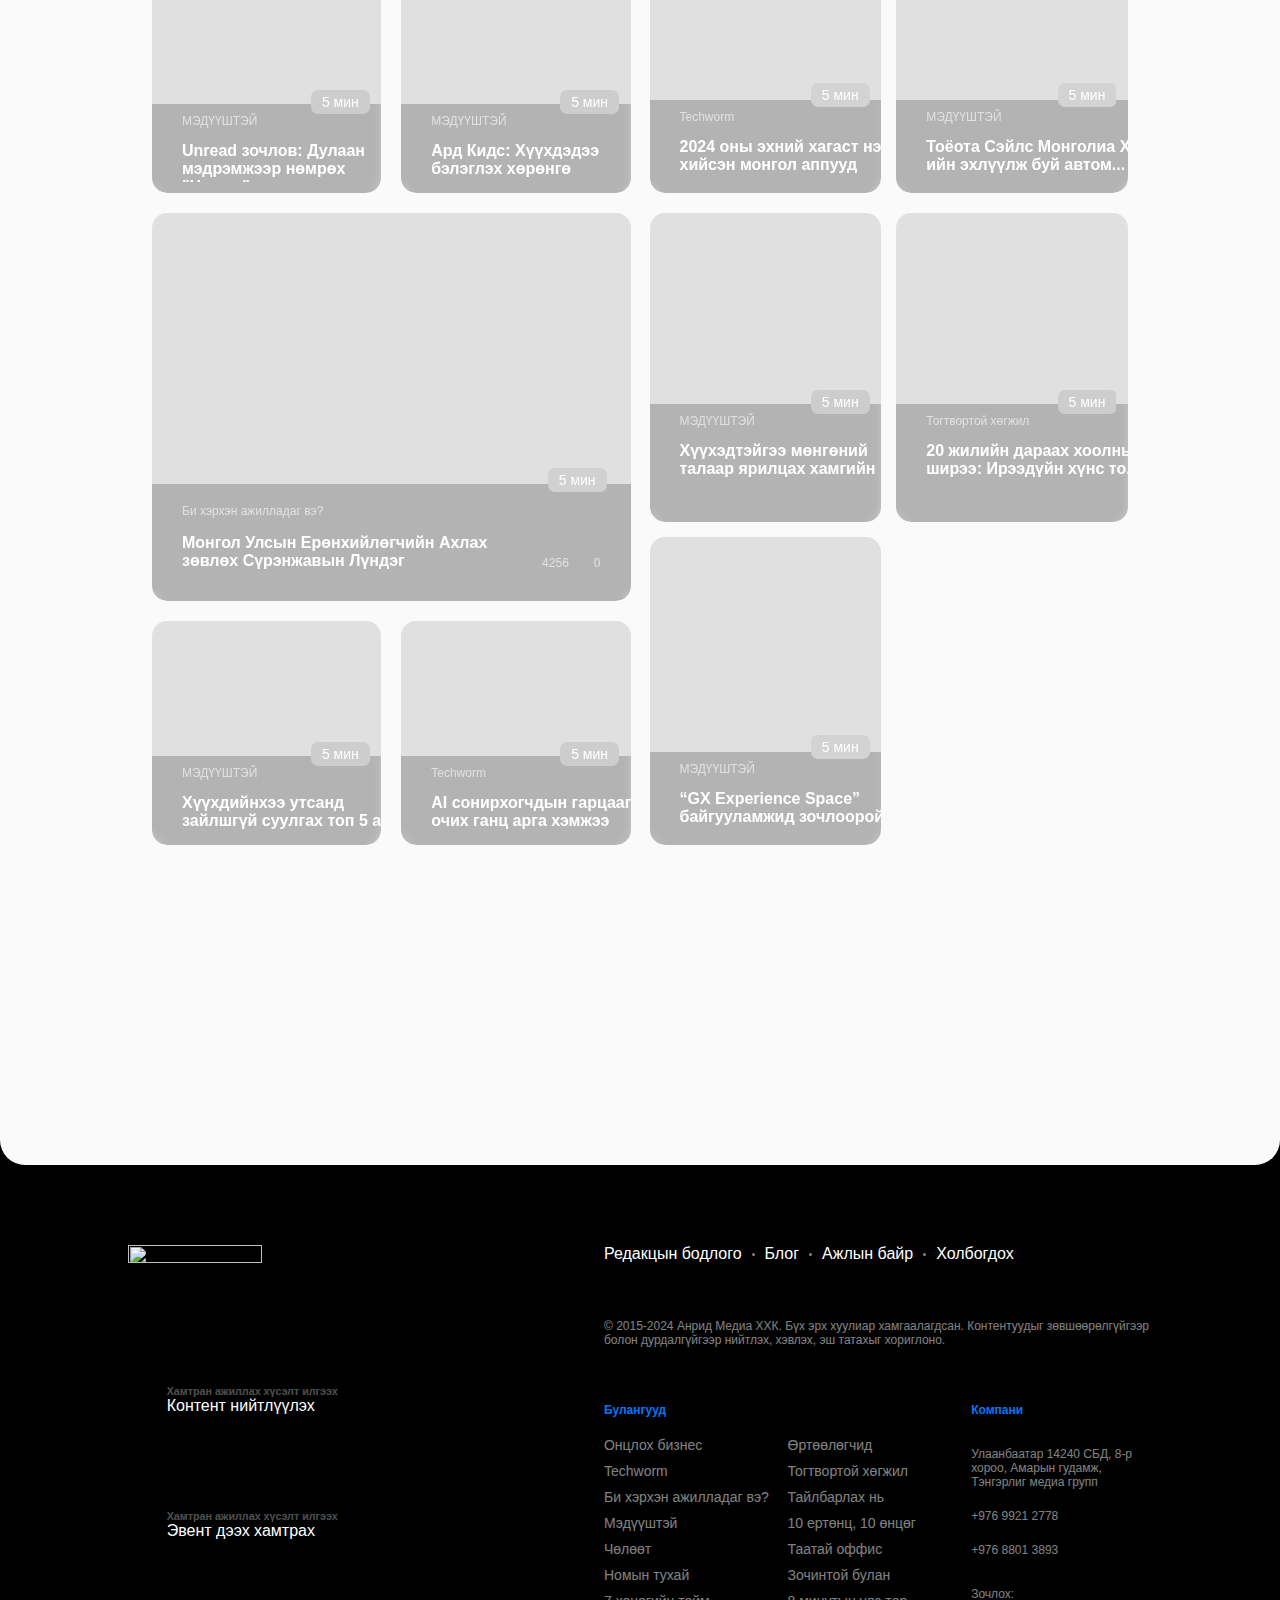
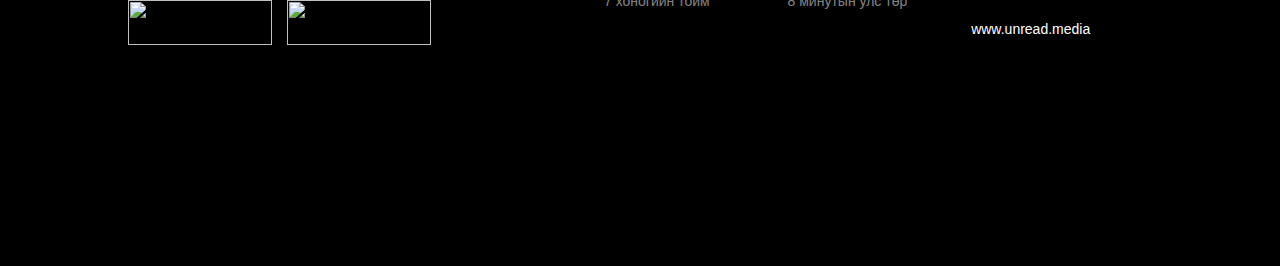
==== commit b51fbb6f: "responsive bolgoh gj uilee uzle sd" ====
--- a/index.html
+++ b/index.html
@@ -664,160 +664,230 @@
         </div>
       </div>
       <figure>
-        <div class="tab-date">
-          <a href="#"><div class="date date1">Өнгөрсөн 7 хоногт</div></a>
-          <a href="#"><div class="date">05/13 - 05/19</div></a>
-          <a href="#"><div class="date">05/06 - 05/12</div></a>
-          <a href="#"><div class="date date4">04/29 - 05/05</div></a>
+        <div class="figure">
+          <div class="tab-date">
+            <a href="#" id="date1"
+              ><div class="date date1">Өнгөрсөн 7 хоногт</div></a
+            >
+            <a href="#"><div class="date">05/13 - 05/19</div></a>
+            <a href="#"><div class="date">05/06 - 05/12</div></a>
+            <a href="#"><div class="date date4">04/29 - 05/05</div></a>
+          </div>
         </div>
       </figure>
       <section>
         <div class="section">
-          <div class="content-box box-left">
-            <div class="box box1 big-box">
-              <div class="text-in-box">
-                <h6>Чөлөөт</h6>
-                <h4>
-                  Каннын кино наадмын тэмдэглэл: Хадмал орчуулга, дуу оруулга
-                  баяртай
-                </h4>
-              </div>
-              <div class="min-in-box">5 мин</div>
-            </div>
-            <div class="box box2 tiny-box">
-              <div class="text-in-box">
-                <h6>Би хэрхэн ажилладаг вэ?</h6>
-                <h4>М Банкны Гүйцэтгэх захирал Л.Соронзонболд</h4>
-              </div>
-              <div class="min-in-box">5 мин</div>
-            </div>
-            <div class="box box3 tiny-box">
-              <div class="text-in-box">
-                <h6>Номын тухай</h6>
-                <h4>Таны хүүхдийг зурагт номын ертөнцтэй танилцуула...</h4>
-              </div>
-              <div class="min-in-box">5 мин</div>
-            </div>
-          </div>
-          <div class="content-box box-right">
-            <div class="box box4 small-box">
-              <div class="text-in-box">
-                <h6>7 Хоногийн Тойм</h6>
-                <h4>Гэм буруутан + Дээж цуглуулагч + Код бичигч</h4>
-              </div>
-              <div class="min-in-box">5 мин</div>
-            </div>
-            <div class="box box5 small-box">
-              <div class="text-in-box">
-                <h6>Өртөөлөгчид</h6>
-                <h4>Дэлхийд эгшиглэх монгол аялгууг амилуулагч “Чөл...</h4>
-              </div>
-              <div class="min-in-box">5 мин</div>
-            </div>
-            <div class="box box6 medium-box">
-              <div class="text-in-box">
-                <h6>Чөлөөт</h6>
-                <h4>Зуны спортын их наадмуудыг Кока-Колатай хамт Це...</h4>
-              </div>
-              <div class="min-in-box">5 мин</div>
-            </div>
-            <div class="box box7 medium-box">
-              <div class="text-in-box">
-                <h6>Чөлөөт</h6>
-                <h4>3x3 сагсан бөмбөгийн тамирчин О.Хулангийн онцло...</h4>
-              </div>
-              <div class="min-in-box">5 мин</div>
-            </div>
-          </div>
-          <div class="content-box box-left">
-            <div class="box box8 big-box">
-              <div class="text-in-box">
-                <h6>МЭДҮҮШТЭЙ</h6>
-                <h4>
-                  Startup Challenge Mongolia 2024: Дэлхийд өрсөлдөх үндэсний
-                  ялагч E-Geree
-                </h4>
-              </div>
-              <div class="min-in-box">5 мин</div>
-            </div>
-            <div class="box box9 tiny-box">
-              <div class="text-in-box">
-                <h6>МЭДҮҮШТЭЙ</h6>
-                <h4>Unread зочлов: Дулаан мэдрэмжээр нөмрөх "Нөмөр"...</h4>
-              </div>
-              <div class="min-in-box">5 мин</div>
-            </div>
-            <div class="box box10 tiny-box">
-              <div class="text-in-box">
-                <h6>МЭДҮҮШТЭЙ</h6>
-                <h4>Ард Кидс: Хүүхдэдээ бэлэглэх хөрөнгө оруулалтыг...</h4>
-              </div>
-              <div class="min-in-box">5 мин</div>
-            </div>
-          </div>
-          <div class="content-box box-right">
-            <div class="box box11 small-box">
-              <div class="text-in-box">
-                <h6>Techworm</h6>
-                <h4>Код бичихгүйгээр бизнесээ эхлүүлэх боломж + Unr...</h4>
-              </div>
-              <div class="min-in-box">5 мин</div>
-            </div>
-            <div class="box box12 small-box">
-              <div class="text-in-box">
-                <h6>МЭДҮҮШТЭЙ</h6>
-                <h4>Мөнгөний үнэ цэнийг хүүхдэд ойлгуулах сонирхолт...</h4>
-              </div>
-              <div class="min-in-box">5 мин</div>
-            </div>
-            <div class="box box13 medium-box">
-              <div class="text-in-box">
-                <h6>Techworm</h6>
-                <h4>2024 оны эхний хагаст нээлтээ хийсэн монгол аппууд</h4>
-              </div>
-              <div class="min-in-box">5 мин</div>
-            </div>
-            <div class="box box14 medium-box">
-              <div class="text-in-box">
-                <h6>МЭДҮҮШТЭЙ</h6>
-                <h4>Тоёота Сэйлс Монголиа ХХК-ийн эхлүүлж буй автом...</h4>
-              </div>
-              <div class="min-in-box">5 мин</div>
-            </div>
-          </div>
-          <div class="content-box box-left">
-            <div class="box box15 big-box">
-              <div class="text-in-box">
-                <h6>Би хэрхэн ажилладаг вэ?</h6>
-                <h4>
-                  Монгол Улсын Ерөнхийлөгчийн Ахлах зөвлөх Сүрэнжавын Лүндэг
-                </h4>
-              </div>
-              <div class="min-in-box">5 мин</div>
-            </div>
-            <div class="box box16 tiny-box">
-              <div class="text-in-box">
-                <h6>МЭДҮҮШТЭЙ</h6>
-                <h4>Хүүхдийнхээ утсанд зайлшгүй суулгах топ 5 апп</h4>
-              </div>
-              <div class="min-in-box">5 мин</div>
-            </div>
-            <div class="box box17 tiny-box">
-              <div class="text-in-box">
-                <h6>Techworm</h6>
-                <h4>AI сонирхогчдын гарцаагүй очих ганц арга хэмжээ</h4>
-              </div>
-              <div class="min-in-box">5 мин</div>
-            </div>
-          </div>
-          <div class="content-box box-right">
-            <div class="box box18 small-box">
+          <div class="section_1">
+            <div class="content-box box-left">
+              <div class="box box1 big-box">
+                <div class="text-in-box">
+                  <h6>Чөлөөт</h6>
+                  <div class="title1">
+                    <h4>
+                      Каннын кино наадмын тэмдэглэл: Хадмал орчуулга, дуу
+                      оруулга баяртай
+                    </h4>
+                    <div class="meta">
+                      <div>
+                        <img
+                          src="https://unread.today/img/logo/eye-white.png"
+                          alt=""
+                          class="eye-img"
+                        />
+                        <p>4256</p>
+                      </div>
+                      <div>
+                        <img
+                          src="https://unread.today/img/logo/comment-white.png"
+                          alt=""
+                          class="comment-img"
+                        />
+                        <p>0</p>
+                      </div>
+                    </div>
+                  </div>
+                </div>
+                <div class="min-in-box">5 мин</div>
+              </div>
+              <div class="box box2 tiny-box">
+                <div class="text-in-box">
+                  <h6>Би хэрхэн ажилладаг вэ?</h6>
+                  <h4>М Банкны Гүйцэтгэх захирал Л.Соронзонболд</h4>
+                </div>
+                <div class="min-in-box">5 мин</div>
+              </div>
+              <div class="box box3 tiny-box">
+                <div class="text-in-box">
+                  <h6>Номын тухай</h6>
+                  <h4>Таны хүүхдийг зурагт номын ертөнцтэй танилцуула...</h4>
+                </div>
+                <div class="min-in-box">5 мин</div>
+              </div>
+            </div>
+
+            <div class="content-box box-left">
+              <div class="box box8 big-box">
+                <div class="text-in-box">
+                  <h6>МЭДҮҮШТЭЙ</h6>
+                  <div class="title1">
+                    <h4>
+                      Startup Challenge Mongolia 2024: Дэлхийд өрсөлдөх үндэсний
+                      ялагч E-Geree
+                    </h4>
+                    <div class="meta">
+                      <div>
+                        <img
+                          src="https://unread.today/img/logo/eye-white.png"
+                          alt=""
+                          class="eye-img"
+                        />
+                        <p>4256</p>
+                      </div>
+                      <div>
+                        <img
+                          src="https://unread.today/img/logo/comment-white.png"
+                          alt=""
+                          class="comment-img"
+                        />
+                        <p>0</p>
+                      </div>
+                    </div>
+                  </div>
+                </div>
+                <div class="min-in-box">5 мин</div>
+              </div>
+              <div class="box box9 tiny-box">
+                <div class="text-in-box">
+                  <h6>МЭДҮҮШТЭЙ</h6>
+                  <h4>Unread зочлов: Дулаан мэдрэмжээр нөмрөх "Нөмөр"...</h4>
+                </div>
+                <div class="min-in-box">5 мин</div>
+              </div>
+              <div class="box box10 tiny-box">
+                <div class="text-in-box">
+                  <h6>МЭДҮҮШТЭЙ</h6>
+                  <h4>Ард Кидс: Хүүхдэдээ бэлэглэх хөрөнгө оруулалтыг...</h4>
+                </div>
+                <div class="min-in-box">5 мин</div>
+              </div>
+            </div>
+            <div class="content-box box-left">
+              <div class="box box15 big-box">
+                <div class="text-in-box">
+                  <h6>Би хэрхэн ажилладаг вэ?</h6>
+                  <div class="title1">
+                    <h4>
+                      Монгол Улсын Ерөнхийлөгчийн Ахлах зөвлөх Сүрэнжавын Лүндэг
+                    </h4>
+                    <div class="meta">
+                      <div>
+                        <img
+                          src="https://unread.today/img/logo/eye-white.png"
+                          alt=""
+                          class="eye-img"
+                        />
+                        <p>4256</p>
+                      </div>
+                      <div>
+                        <img
+                          src="https://unread.today/img/logo/comment-white.png"
+                          alt=""
+                          class="comment-img"
+                        />
+                        <p>0</p>
+                      </div>
+                    </div>
+                  </div>
+                </div>
+                <div class="min-in-box">5 мин</div>
+              </div>
+              <div class="box box16 tiny-box">
+                <div class="text-in-box">
+                  <h6>МЭДҮҮШТЭЙ</h6>
+                  <h4>Хүүхдийнхээ утсанд зайлшгүй суулгах топ 5 апп</h4>
+                </div>
+                <div class="min-in-box">5 мин</div>
+              </div>
+              <div class="box box17 tiny-box">
+                <div class="text-in-box">
+                  <h6>Techworm</h6>
+                  <h4>AI сонирхогчдын гарцаагүй очих ганц арга хэмжээ</h4>
+                </div>
+                <div class="min-in-box">5 мин</div>
+              </div>
+            </div>
+          </div>
+          <div class="section_2">
+            <div class="content-box box-right">
+              <div class="box box4 small-box">
+                <div class="text-in-box">
+                  <h6>7 Хоногийн Тойм</h6>
+                  <h4>Гэм буруутан + Дээж цуглуулагч + Код бичигч</h4>
+                </div>
+                <div class="min-in-box">5 мин</div>
+              </div>
+              <div class="box box5 small-box">
+                <div class="text-in-box">
+                  <h6>Өртөөлөгчид</h6>
+                  <h4>Дэлхийд эгшиглэх монгол аялгууг амилуулагч “Чөл...</h4>
+                </div>
+                <div class="min-in-box">5 мин</div>
+              </div>
+              <div class="box box6 medium-box">
+                <div class="text-in-box">
+                  <h6>Чөлөөт</h6>
+                  <h4>Зуны спортын их наадмуудыг Кока-Колатай хамт Це...</h4>
+                </div>
+                <div class="min-in-box">5 мин</div>
+              </div>
+              <div class="box box7 medium-box">
+                <div class="text-in-box">
+                  <h6>Чөлөөт</h6>
+                  <h4>3x3 сагсан бөмбөгийн тамирчин О.Хулангийн онцло...</h4>
+                </div>
+                <div class="min-in-box">5 мин</div>
+              </div>
+            </div>
+
+            <div class="content-box box-right">
+              <div class="box box11 small-box">
+                <div class="text-in-box">
+                  <h6>Techworm</h6>
+                  <h4>Код бичихгүйгээр бизнесээ эхлүүлэх боломж + Unr...</h4>
+                </div>
+                <div class="min-in-box">5 мин</div>
+              </div>
+              <div class="box box12 small-box">
+                <div class="text-in-box">
+                  <h6>МЭДҮҮШТЭЙ</h6>
+                  <h4>Мөнгөний үнэ цэнийг хүүхдэд ойлгуулах сонирхолт...</h4>
+                </div>
+                <div class="min-in-box">5 мин</div>
+              </div>
+              <div class="box box13 medium-box">
+                <div class="text-in-box">
+                  <h6>Techworm</h6>
+                  <h4>2024 оны эхний хагаст нээлтээ хийсэн монгол аппууд</h4>
+                </div>
+                <div class="min-in-box">5 мин</div>
+              </div>
+              <div class="box box14 medium-box">
+                <div class="text-in-box">
+                  <h6>МЭДҮҮШТЭЙ</h6>
+                  <h4>Тоёота Сэйлс Монголиа ХХК-ийн эхлүүлж буй автом...</h4>
+                </div>
+                <div class="min-in-box">5 мин</div>
+              </div>
+            </div>
+          
+            <div class="content-box box-right">
+             <div class="box box18 small-box">
               <div class="text-in-box">
                 <h6>МЭДҮҮШТЭЙ</h6>
                 <h4>Хүүхэдтэйгээ мөнгөний талаар ярилцах хамгийн з...</h4>
               </div>
               <div class="min-in-box">5 мин</div>
-            </div>
+             </div>
             <div class="box box19 small-box">
               <div class="text-in-box">
                 <h6>Тогтвортой хөгжил</h6>
@@ -832,8 +902,8 @@
               </div>
               <div class="min-in-box">5 мин</div>
             </div>
-          </div>
-        </div>
+           </div>
+          </div>
       </section>
     </main>
     <footer>
@@ -845,7 +915,7 @@
                 <img src="https://unread.today/img/unread_white.png" alt=""
               /></a>
             </div>
-            <div class="contact-btn1">
+            <div class="contact btn1">
               <a class="btn-black" href="#">
                 <div>
                   <h6>Хамтран ажиллах хүсэлт илгээх</h6>
@@ -856,7 +926,7 @@
               </a>
             </div>
             <div>
-              <div class="contact-btn2">
+              <div class="contact btn2">
                 <a class="btn-black" href="#">
                   <div>
                     <h6>Хамтран ажиллах хүсэлт илгээх</h6>
--- a/home.css
+++ b/home.css
@@ -34,13 +34,10 @@
   z-index: 5;
   height: 41px;
   width: 100%;
-  padding: 24px 0 19px 0;
-  margin: 0 auto;
-  display: flex;
-  flex-direction: row;
-  justify-content: center;
-  align-items: center;
-  gap: 200px;
+  padding: 50px 50px;
+  display: flex;
+  justify-content: space-between;
+  align-items: center;
   font-weight: 100;
   text-align: center;
   color: white;
@@ -63,7 +60,6 @@
   display: flex;
   justify-content: space-between;
   align-items: center;
-  gap: 300px;
 }
 
 .uk-navbar-content {
@@ -263,13 +259,13 @@
 }
 .article {
   width: 100%;
-  height: 500px;
   position: absolute;
   top: 70%;
   display: flex;
   flex-direction: column;
   align-items: center;
-  justify-content: space-evenly;
+  justify-content: center;
+  gap: 40px;
 }
 
 .article .editors-choice {
@@ -296,20 +292,23 @@
 }
 
 .article .content-box {
-  width: 80%;
-  display: flex;
-  flex-direction: row;
-  justify-content: center;
-  align-items: center;
+  width: 90%;
+  display: grid;
+  grid-template-columns: repeat(5, 1fr);
+  grid-template-rows: 422px;
   gap: 50px;
+  padding: 30px;
+  overflow-x: scroll;
 }
 
 .article .content-box .box {
-  width: 286px;
-  height: 422px;
+  /* width: 286px;
+  height: 422px; */
+  min-width: 286px;
   display: flex;
   flex-direction: column;
   justify-content: space-between;
+  gap: 20px;
   border-radius: 12px;
   transition: ease-in-out 0.3s;
   background-size: cover;
@@ -322,11 +321,6 @@
     url("https://unread.today/files/007afc64-288a-4208-b9d7-3eda84011c1d/f214ecbbae9edfd49dbab990e70348c6_square.png");
 }
 
-.article .content-box .box:hover {
-  transform: scale(1.1);
-  border-radius: 12px;
-}
-
 .article .content-box .box2 {
   background-image: linear-gradient(to top, black, rgb(255, 255, 255, 0)),
     url("https://unread.today/files/2f1c26d7-6f24-46c8-9307-bbfecc8b41b1/6dc13475528502b25e38397feb99c727_square.png");
@@ -356,6 +350,10 @@
   background-image: linear-gradient(to top, black, rgb(255, 255, 255, 0)),
     url("https://unread.today/files/ab36d712-71ff-4ad9-896e-6ebb29ee892b/12e9783329d71a9f343d203c052e4d98_square.jpg");
 } */
+.article .content-box .box:hover {
+  transform: scale(1.1);
+  border-radius: 12px;
+}
 
 .article .content-box .box .lead {
   display: flex;
@@ -427,32 +425,37 @@
   padding: 20rem 0;
   background-color: #fafafa;
   border-radius: 0 0 25px 25px;
+  display: flex;
+  flex-direction: column;
+  align-items: center;
 }
 
 .main {
-  margin: 0px auto;
+  width: 69rem;
+  /* margin: 0px 11rem; */
+  display: flex;
+  justify-content: center;
 }
 
 .main > div {
-  display: grid;
-  grid-template-columns: repeat(3, 370px);
-  grid-template-rows: repeat(12, 236px);
-  justify-content: center;
-  row-gap: 44px;
+  width: 100%;
+  display: flex;
+  flex-direction: column;
+  align-items: center;
+  gap: 44px;
+  /* margin: 0 10rem 0 10rem; */
 }
 
 .main .box {
-  grid-column: 1 / 2 span;
-  display: flex;
-  flex-direction: column;
-  justify-content: center;
+  width: 100%;
+  display: flex;
+  flex-direction: column;
   gap: 13px;
-  box-sizing: border-box;
+  padding-bottom: 50px;
   transition: ease 0.3s;
 }
 
 .main .box-right {
-  grid-column: 2/ 2 span;
   justify-content: flex-end;
   align-items: end;
 }
@@ -527,7 +530,7 @@
 }
 
 .main .box .content-box {
-  width: 100%;
+  width: 45rem;
   height: 183px;
   background-color: #fff;
   box-shadow: 0px 0px 50px 4px rgba(209, 209, 209, 0.3);
@@ -571,38 +574,50 @@
 }
 
 figure {
-  width: 100vw;
-  display: flex;
-  justify-content: center;
+  display: flex;
+  justify-content: center;
+  width: 100%;
+}
+
+.figure {
+  width: 61rem;
+  display: flex;
+  justify-content: center;
+  border-bottom: 1px solid #e6e6e6;
 }
 
 figure .tab-date a {
-  text-decoration: none;
   color: #888888;
   font-size: 14px;
+  display: flex;
+  justify-content: space-between;
+  height: 3.875rem;
+  text-decoration: none;
 }
 
 .tab-date {
   margin-top: 7rem;
-  width: 50vw;
+  width: 100%;
   display: flex;
   justify-content: space-between;
-  align-items: center;
-  border-bottom: 1px solid #e6e6e6;
+  /* align-items: center; */
 }
 
 .date {
   display: flex;
   justify-content: center;
   align-items: center;
-  width: 14rem;
-  height: 3.875rem;
+  /* width: 25%;
+  height: 3.875rem; */
 }
 
 .date1 {
   display: flex;
   justify-content: flex-start;
   color: #0078f6;
+}
+
+#date1 {
   border-bottom: 1px solid #0078f6;
 }
 
@@ -616,28 +631,38 @@
   border-bottom: 1px solid #0078f6;
 }
 
+section {
+  width: 100%;
+  display: flex;
+  justify-content: center;
+  align-items: center;
+  gap: 1.25rem;
+}
+
 .section {
+  width: 61rem;
   background-color: #fafafa;
-  display: grid;
-  grid-template-columns: 35.5rem 35.5rem;
-  grid-template-rows: repeat(3, 39.5rem);
-  row-gap: 5.625rem;
+  display: flex;
   justify-content: center;
   align-items: center;
   padding-top: 2.5rem;
-  column-gap: 15px;
-}
-
-section .content-box {
-  width: 100%;
-  height: 100%;
-}
-
-section .box-left {
-  display: grid;
-  grid-template-columns: repeat(2, 2fr);
-  grid-template-rows: repeat(8, 2fr);
-  gap: 15px;
+  gap: 19px;
+}
+.section_1 {
+  width: 50%;
+  display: flex;
+  flex-direction: column;
+  gap: 1.25rem;
+}
+.section_2 {
+  width: 50%;
+  display: flex;
+  flex-direction: column;
+  gap: 1.25rem;
+}
+
+.section .content-box {
+  width: 100%;
 }
 
 section .box {
@@ -651,88 +676,136 @@
   background-blend-mode: darken;
 }
 
-section .box-left .big-box {
+section .box-left {
+  width: 100%;
+  height: 39.5rem;
+  display: grid;
+  grid-template-columns: repeat(2, 1fr);
+  grid-template-rows: repeat(8, 2fr);
+  gap: 1.25rem;
+}
+
+.section .box-left .big-box {
   grid-column: 1/3;
   grid-row: 1/6;
 }
-
-section .box-left .tiny-box {
+.section .box-left .tiny-box {
   grid-row: 6/9;
+  grid-column: 1span;
 }
 
 section .box-right {
+  width: 100%;
+  height: 39.5rem;
   display: grid;
   grid-template-columns: repeat(2, 2fr);
   grid-template-rows: repeat(8, 2fr);
   gap: 15px;
 }
-
 section .box-right .small-box {
+  grid-column: 1 span;
   grid-row: 1/5;
 }
 
 section .box-right .medium-box {
+  grid-column: 1 span;
   grid-row: 5/9;
 }
 
-section .box1 {
+.section .big-box .text-in-box {
+  display: flex;
+  gap: 10px;
+  padding-top: 20px;
+}
+
+.section .big-box .text-in-box .meta {
+  display: flex;
+  flex-direction: row;
+  align-items: end;
+  gap: 10px;
+  opacity: 0.6;
+}
+
+.section .big-box .text-in-box .meta > div {
+  display: flex;
+}
+
+.section .big-box .eye-img {
+  width: 21px;
+  height: 11px;
+}
+
+.section .big-box .comment-img {
+  width: 15px;
+  height: 13px;
+}
+
+.section .big-box .text-in-box .meta p {
+  font-size: 12px;
+}
+
+.section .big-box .title1 {
+  display: flex;
+  justify-content: space-between;
+}
+.section .box1 {
   background-image: url("https://unread.today/files/dca82359-3f6e-4c03-99ef-ef493c68a7aa/21262f087bd7bd6ea50ecbdc77b2de09_square.jpg");
 }
-section .box2 {
+.section .box2 {
   background-image: url("https://unread.today/files/2f1c26d7-6f24-46c8-9307-bbfecc8b41b1/87c6713d7876ac1899e20c13ac8b1974_square.jpg");
 }
-section .box3 {
+.section .box3 {
   background-image: url("https://unread.today/files/ab36d712-71ff-4ad9-896e-6ebb29ee892b/12e9783329d71a9f343d203c052e4d98_square.jpg");
 }
-section .box4 {
+.section .box4 {
   background-image: url("https://unread.today/files/44/75288f9a6f654884726db5e0458cbdef_square.jpg");
 }
-section .box5 {
+.section .box5 {
   background-image: url("https://unread.today/files/2f1c26d7-6f24-46c8-9307-bbfecc8b41b1/9dc16b608bc499d627cb6675b231a0ff_square.png");
 }
-section .box6 {
+.section .box6 {
   background-image: url("https://unread.today/files/dca82359-3f6e-4c03-99ef-ef493c68a7aa/ceeea287bfedd20b61f06a236854b5ac_square.jpg");
 }
-section .box7 {
+.section .box7 {
   background-image: url("https://unread.today/files/e8e08e0b-2c4f-4f62-83e2-43a512c166d6/bae4a1bc2f0c3265addd5badd790488e_square.png");
 }
-section .box8 {
+.section .box8 {
   background-image: url("https://unread.today/files/ed579b98-8b6a-46a5-a2db-38fafd069ab2/530e016dcc4b4b2281684521a7a623b4_square.jpg");
 }
-section .box9 {
+.section .box9 {
   background-image: url("https://unread.today/files/e8e08e0b-2c4f-4f62-83e2-43a512c166d6/4b500d1101336e8a3f6be8fb4521c6c7_square.jpg");
 }
-section .box10 {
+.section .box10 {
   background-image: url("https://unread.today/files/ab36d712-71ff-4ad9-896e-6ebb29ee892b/e66ae558c0eb8f8f2f7867bf6f901f5f_square.jpg");
 }
-section .box11 {
+.section .box11 {
   background-image: url("https://unread.today/files/ed579b98-8b6a-46a5-a2db-38fafd069ab2/13e324d3e36170ce40d906488aa24e02_square.jpg");
 }
-section .box12 {
+.section .box12 {
   background-image: url("https://unread.today/files/ab36d712-71ff-4ad9-896e-6ebb29ee892b/ad5baf21a8008661da97fc693c6c63b5_square.jpg");
 }
-section .box13 {
+.section .box13 {
   background-image: url("https://unread.today/files/dca82359-3f6e-4c03-99ef-ef493c68a7aa/15a4d73f3036b08a1028138defbaf63e_square.jpg");
 }
-section .box14 {
+.section .box14 {
   background-image: url("https://unread.today/files/e8e08e0b-2c4f-4f62-83e2-43a512c166d6/7ba08d03a39abeabd3902962307095d8_square.jpg");
 }
-section .box15 {
+.section .box15 {
   background-image: url("https://unread.today/files/2f1c26d7-6f24-46c8-9307-bbfecc8b41b1/1c8032975647515c919c1e4b30138726_square.jpg");
 }
-section .box16 {
+.section .box16 {
   background-image: url("https://unread.today/files/ab36d712-71ff-4ad9-896e-6ebb29ee892b/a4da91f7dc3eb5a815cfdf5f8b705e99_square.jpg");
 }
-section .box17 {
+.section .box17 {
   background-image: url("https://unread.today/files/007afc64-288a-4208-b9d7-3eda84011c1d/454271730c76c2f173dbddc1d427921c_square.jpg");
 }
-section .box18 {
+.section .box18 {
   background-image: url("https://unread.today/files/ab36d712-71ff-4ad9-896e-6ebb29ee892b/fe91eec4ed43baecc4874fb634eea919_square.jpg");
 }
-section .box19 {
+.section .box19 {
   background-image: url("https://unread.today/files/dca82359-3f6e-4c03-99ef-ef493c68a7aa/0f9eacff441cfc4602498a98f5946f9f_square.jpg");
 }
-section .box20 {
+.section .box20 {
   background-image: url("https://unread.today/files/007afc64-288a-4208-b9d7-3eda84011c1d/2f5bf8fb8f5afc9b5500ef1ce74722d5_square.jpg");
 }
 
@@ -746,22 +819,27 @@
   backdrop-filter: blur(4px);
   background-color: rgba(0, 0, 0, 0.2);
   width: 100%;
-  height: 20%;
+  height: 30%;
   position: absolute;
   bottom: 0;
   left: 0;
   color: #fff;
-  padding: 10px 23px;
-  border-radius: 0 0 1.8rem 1.8rem;
+  padding: 10px 30px 0 30px;
+  border-radius: 0 0 15px 15px;
+}
+
+.section .small-box .text-in-box,
+.section .tiny-box .text-in-box {
+  height: 35%;
+  box-sizing: content-box;
 }
 
 .section .box .min-in-box {
   -webkit-backdrop-filter: blur(10px);
   backdrop-filter: blur(30px);
   position: absolute;
-  background-color: transparent;
   z-index: 2;
-  bottom: 22%;
+  bottom: 28%;
   right: 5%;
   color: #fff;
   font-size: 14px;
@@ -769,54 +847,73 @@
   border-radius: 7px;
 }
 
-section .box > div {
-  display: flex;
-  flex-direction: column;
-  justify-content: space-evenly;
-}
-
-section .box .text-in-box h6 {
+.section .small-box .min-in-box,
+.section .tiny-box .min-in-box {
+  bottom: 35%;
+}
+
+.section .box > div {
+  display: flex;
+  flex-direction: column;
+  /* justify-content: space-evenly; */
+  gap: 8px;
+}
+
+.section .box .text-in-box h6 {
   opacity: 0.6;
   font-weight: 400;
-  font-size: 14px;
+  font-size: 12px;
+  height: 20px;
 }
 
 section .small-box h4,
-section .medium-box h4,
 section .tiny-box h4 {
   width: 220px;
+}
+
+section .medium-box h4 {
+  width: 250px;
+}
+
+.section .tiny-box h4,
+.section .small-box h4,
+.section .medium-box h4 {
+  height: 40px;
   overflow: hidden;
-  line-height: 1.5rem;
 }
 
 section .big-box .text-in-box h4 {
   width: 350px;
-  overflow: hidden;
 }
 
 footer {
   width: 100%;
   padding: 80px 0 75px;
+  display: flex;
+  justify-content: center;
 }
 
 .footer {
-  display: flex;
-  flex-direction: column;
-  justify-content: center;
-  align-items: center;
-  gap: 8rem;
+  width: 80%;
+  height: 34.1rem;
+  display: flex;
+  flex-direction: column;
+
+  align-items: center;
+  gap: 10rem;
 }
 
 .footer .content-box {
-  display: flex;
-  justify-content: center;
-  align-items: center;
+  width: 100%;
+  height: 25.21875rem;
+  display: flex;
+  justify-content: center;
 }
 
 footer .content-box1 {
   width: 29.15rem;
   height: 25.21rem;
-  padding: 0 0 0 50px;
+  /* padding: 0 0 0 50px; */
 }
 
 footer .content-box1 .logo-unread a img {
@@ -824,11 +921,11 @@
   height: 1.125rem;
 }
 
-footer .contact-btn1 {
+footer .btn1 {
   margin-top: 5.5rem;
 }
 
-footer .contact-btn2 {
+footer .btn2 {
   margin-top: 2.2rem;
 }
 
@@ -858,7 +955,6 @@
 
 .btn-black:hover span {
   background-color: #0078f6;
-  /* border: 9px solid rgba(#0078f6, 0.3); */
 }
 .btn-black:hover {
   transform: translate(5px, 0);
@@ -883,7 +979,7 @@
 
 .footer .content-box2 {
   width: 40.625rem;
-  height: 25.5rem;
+  height: 25.2rem;
   padding: 0 0 0 50px;
   margin: 0 0 0 0 49px;
   display: flex;
@@ -892,6 +988,7 @@
 }
 
 .footer .content-box2 .main-nav {
+  width: 100%;
   display: flex;
   justify-content: flex-start;
   align-items: center;
@@ -900,6 +997,7 @@
 
 .footer .content-box2 .main-nav a {
   transition: ease-in-out 0.3s;
+  font-size: 16px;
 }
 
 .footer .content-box2 .main-nav a:hover {
@@ -913,25 +1011,32 @@
   border-radius: 50%;
 }
 
+.footer .content-box2 > p {
+  width: 100%;
+}
+
 .footer .content-box2 p {
   color: #fff;
   opacity: 0.5;
+  font-size: 12px;
 }
 
 .footer .content-box2 .category-nav {
-  display: flex;
-  gap: 50px;
+  width: 100%;
+  display: flex;
+  justify-content: space-between;
 }
 
 .footer .content-box2 .category h5 {
-  width: 11.5rem;
+  width: 33%;
   height: 1.5rem;
   color: #0078f6;
   padding-bottom: 1rem;
-  font-size: 1.1rem;
+  font-size: 12px;
 }
 
 .footer .content-box2 .category {
+  width: 33%;
   display: flex;
   flex-direction: column;
   gap: 10px;
@@ -950,8 +1055,18 @@
   transform: translate(5px, 0);
 }
 
+.footer .content-box2 .category-nav3 {
+  display: flex;
+  flex-direction: column;
+  gap: 20px;
+}
+
+.footer .content-box2 .category-nav3 p {
+  width: 100%;
+}
+
 .footer .content-box2 .category-nav3 .zochloh {
-  padding-top: 50px;
+  padding-top: 10px;
 }
 
 .footer .content-box2 .category-nav3 a {
@@ -965,7 +1080,7 @@
 }
 
 .footer .social-links {
-  width: 50%;
+  width: 100%;
   display: flex;
   flex-direction: row;
   justify-content: space-between;
@@ -1065,58 +1180,69 @@
     width: 2.2rem;
     height: 2.2rem;
   }
-
-  .hero .author {
-    font-size: 0.8rem;
-  }
   .article .content-box {
-    gap: 1.5rem;
-  }
-  .article .content-box .box {
-    width: 12rem;
-    height: 18rem;
-    font-size: 10px;
-  }
-  .article .content-box .title {
-    margin: 15px 10px 10px 10px;
-    gap: 2.5rem;
-    color: #fff;
-  }
-  .article .content-box .title .meta {
-    margin-bottom: -2rem;
-  }
-  .article .content-box .box .lead {
+    width: 80vw;
+    gap: 28px;
+  }
+
+  .main {
+    width: 61rem;
+  }
+  .main .box .content-box {
+    width: 41rem;
+  }
+
+  .section {
+    grid-template-columns: 29.7rem 29.7rem;
+    grid-template-rows: repeat(3, 39.5rem);
+  }
+  /* .footer {
+    width: 61.25rem;
+  } */
+  footer .content-box1 {
+    width: 24.125rem;
+  }
+  .footer .content-box2 {
+    width: 36.1875rem;
+  }
+  .footer .content-box2 .main-nav {
+    gap: 5px;
+  }
+}
+@media only screen and (max-width: 1024px) {
+  .main {
+    width: 45.9rem;
+  }
+  .main .box .content-box {
+    width: 36.75rem;
+  }
+  footer .content-box1 {
+    width: 18.5rem;
+    height: 30.5rem;
+    margin: 0;
+    padding: 0;
+  }
+  .footer .content-box2 {
+    width: 27.9rem;
+    height: 30.5rem;
+    padding: 0;
+    margin: 0;
+  }
+  .footer .content-box2 .main-nav {
+    gap: 3px;
+  }
+  .footer .content-box2 .main-nav a {
     font-size: 12px;
   }
-
-  .article .content-box .title .meta p {
-    font-size: 12px;
-  }
-
-  .article .content-box .title p {
-    font-size: 12px;
-    height: 34px;
-  }
-
-  .article .content-box .title span {
-    font-size: 10px;
-  }
-  .main > div {
-    grid-template-columns: repeat(5, 13.875rem);
-    grid-template-rows: repeat(12, 12rem);
-    row-gap: 3rem;
-  }
-  .main .box {
-    grid-column: 1 / 3 span;
-  }
-
-  .main .box-right {
-    grid-column: 3/ 3 span;
-  }
-}
-@media only screen and (max-width: 1024px) and (min-width 769px) {
-}
-@media only screen and (max-width: 768px) and (min-width 481px) {
+  .btn-black {
+    width: 17.8375rem;
+    height: 7rem;
+  }
+  .download-btn {
+    flex-direction: column;
+  }
+}
+@media only screen and (max-width: 768px) {
 }
 @media only screen and (max-width: 480px) {
 }
